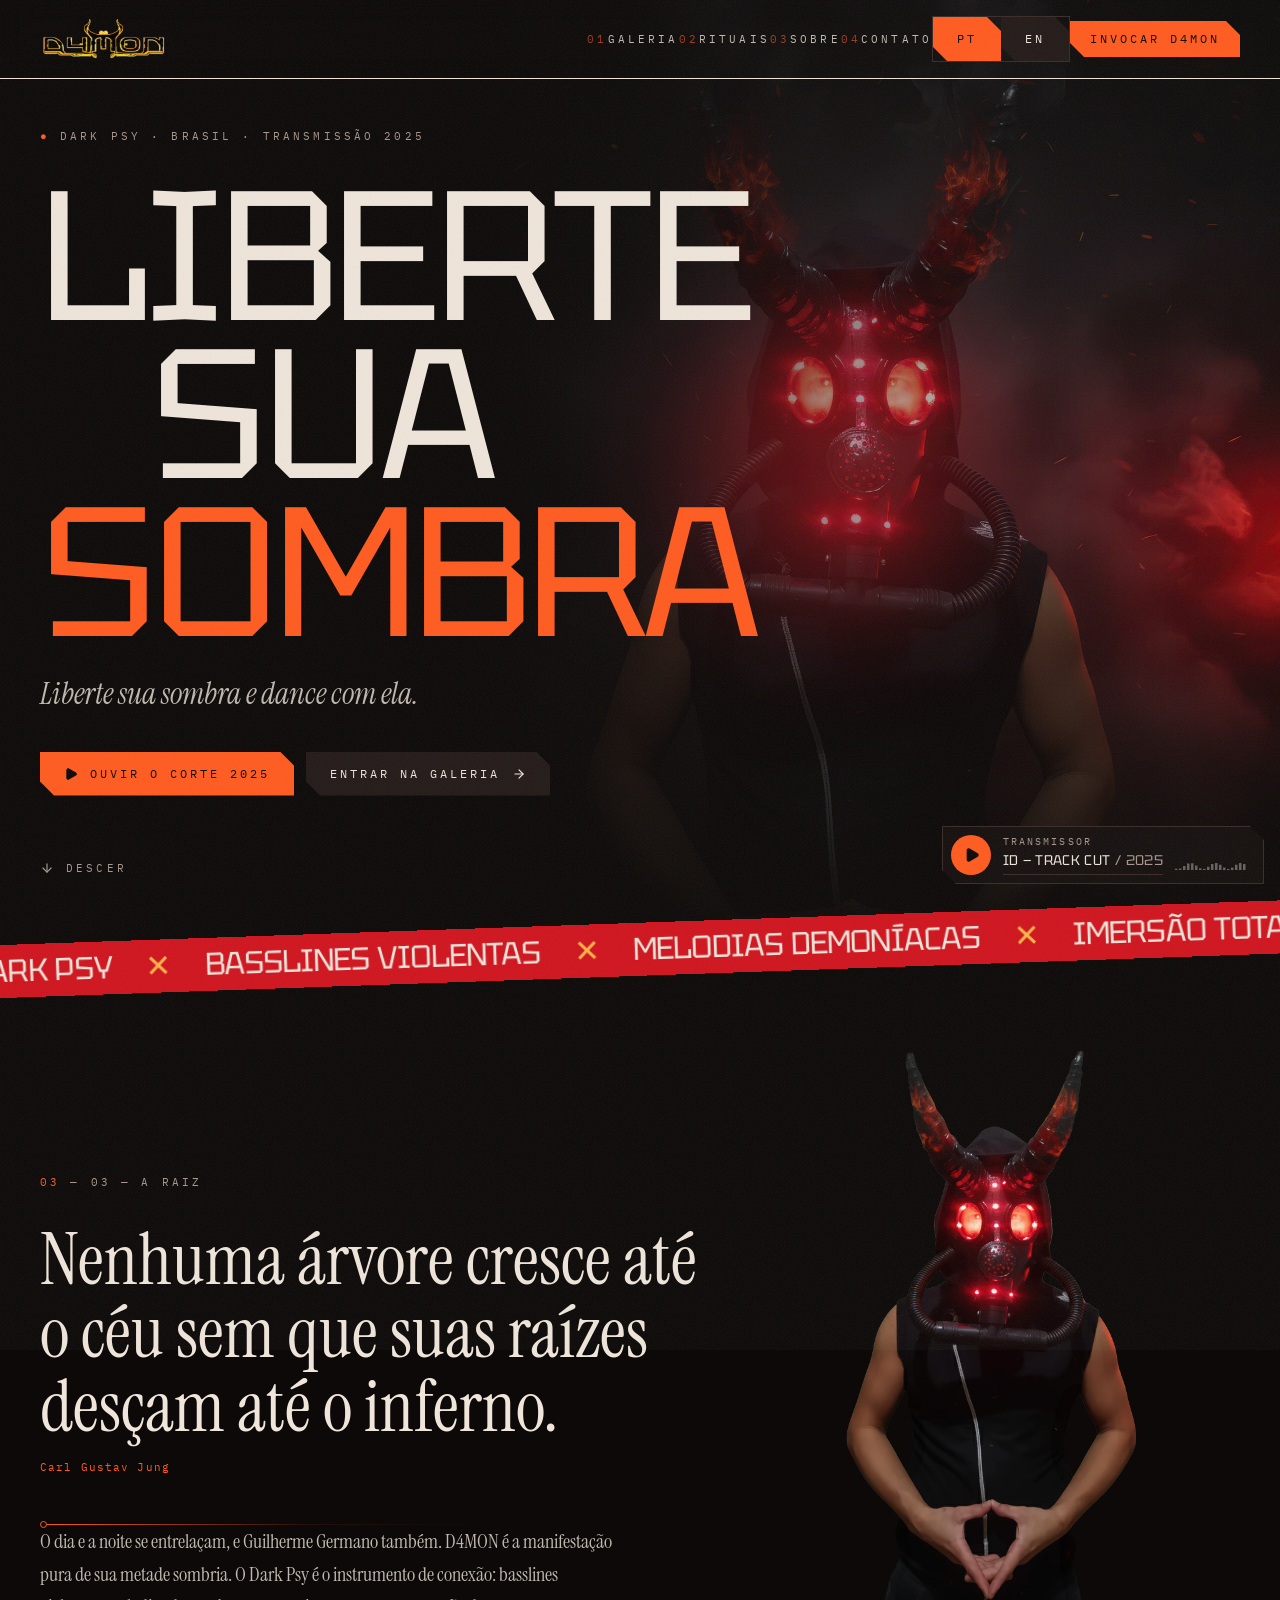
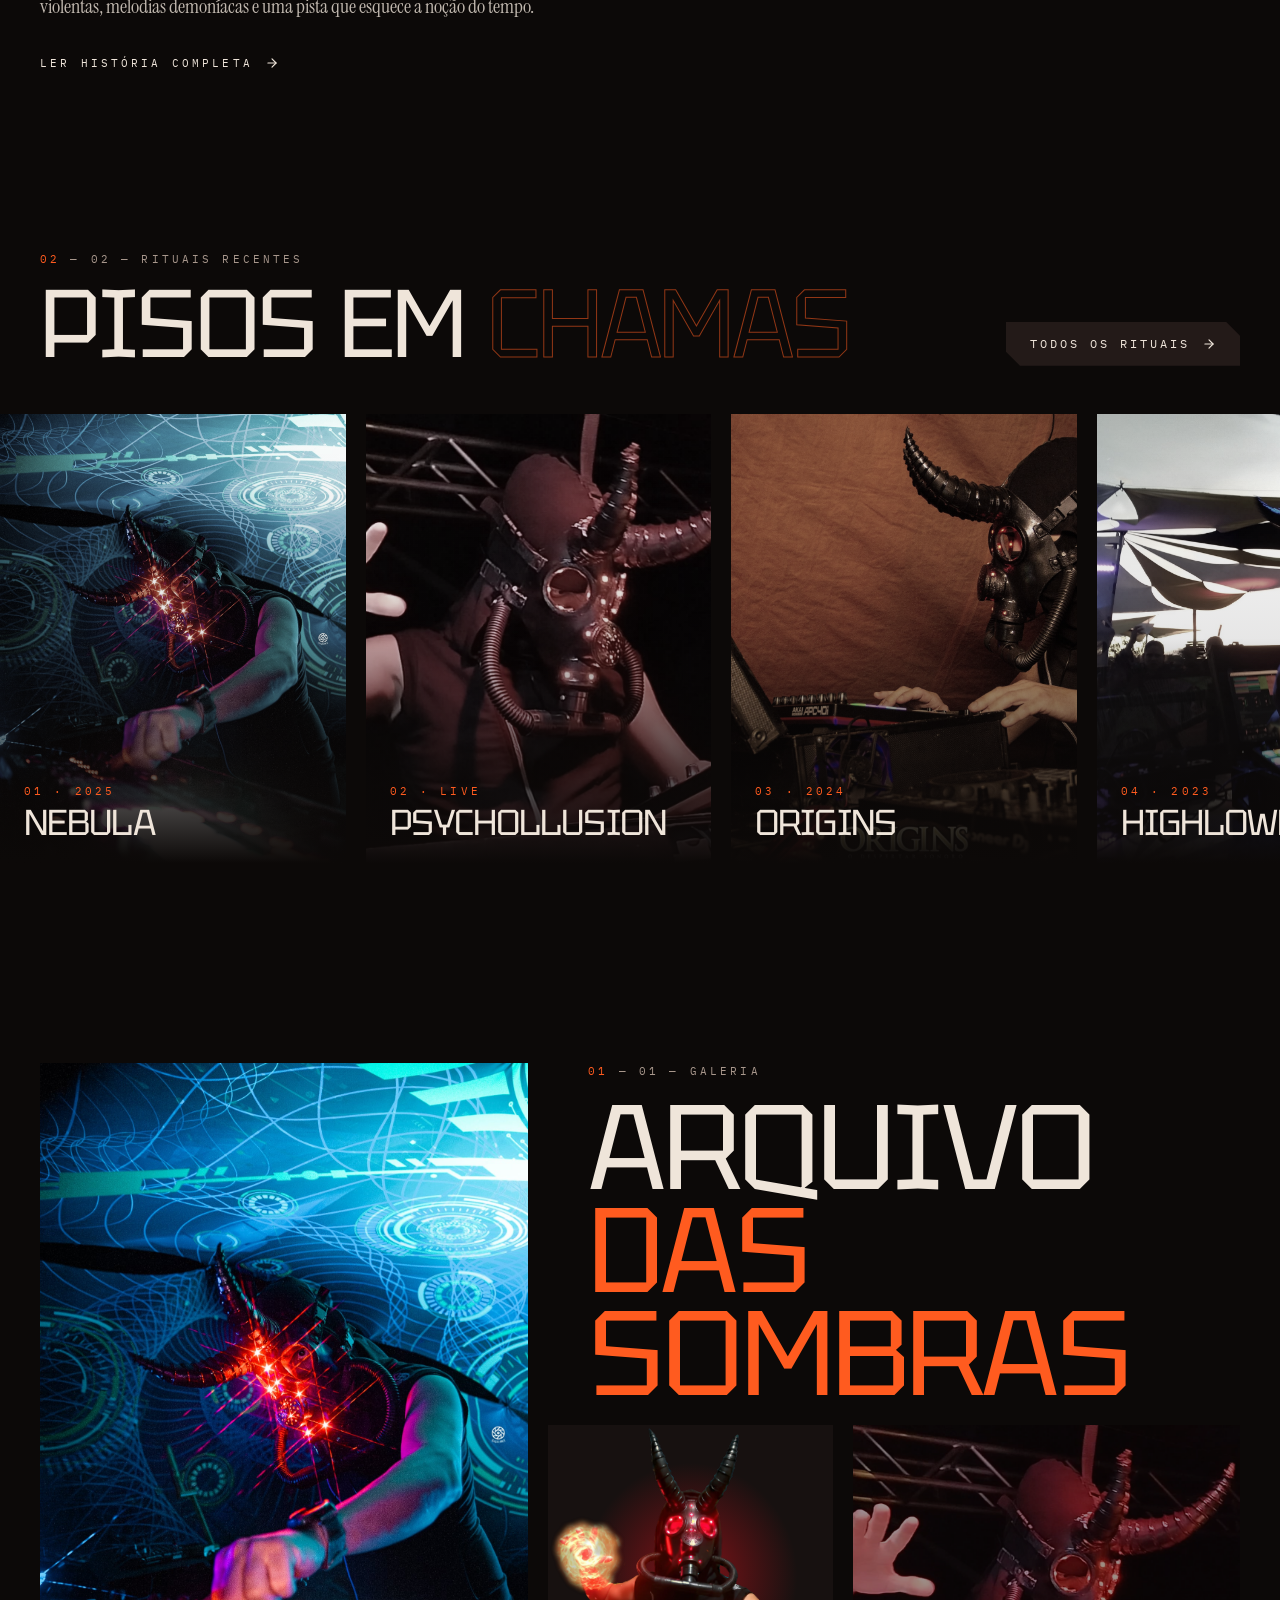
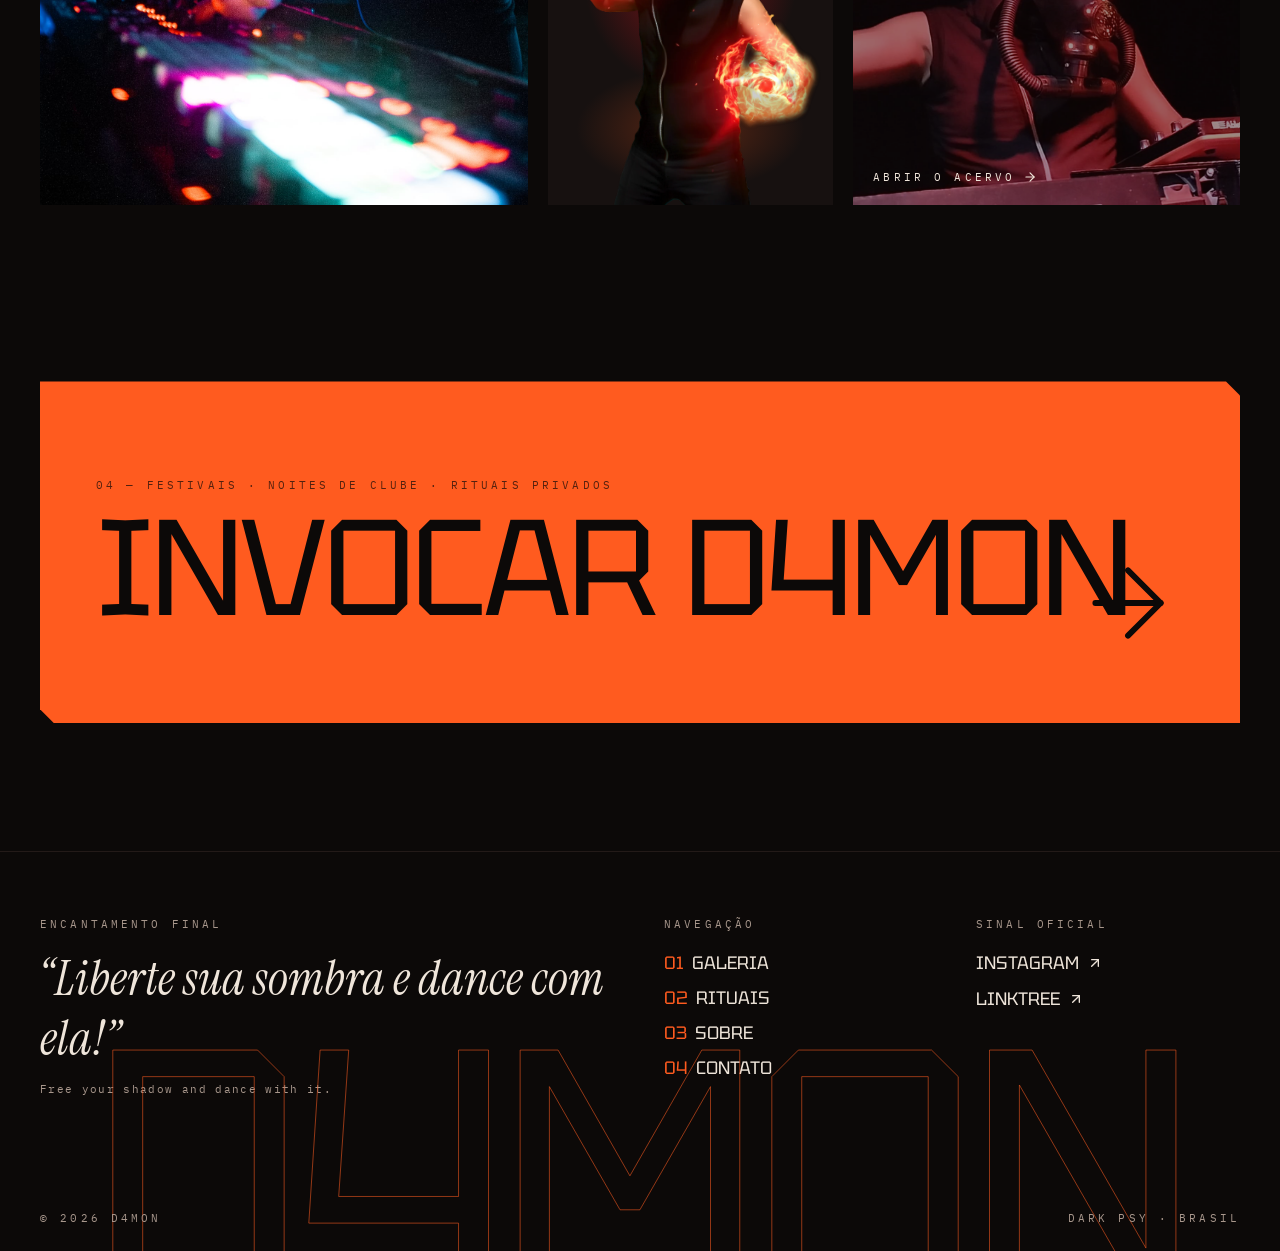
==== index.html @ 50b5e5dd "Deploy D4MON production site with i18n and frontend fixes" ====
<!DOCTYPE html>
<html lang="pt-BR">
<head>
  <meta charset="utf-8" />
  <meta name="viewport" content="width=device-width, initial-scale=1" />
  <title>D4MON — Dark Psy Brasil | Rituais, Galeria &amp; Booking</title>
  <meta name="theme-color" content="#0c0908" />
  <meta name="description" content="D4MON é o projeto Dark Psy de Guilherme Germano: basslines violentas, melodias demoníacas e imersão total nas sombras. Galeria, rituais e booking." />
  <meta property="og:title" content="D4MON — Dark Psy Brasil" />
  <meta property="og:description" content="D4MON é o projeto Dark Psy de Guilherme Germano: basslines violentas, melodias demoníacas e imersão total nas sombras." />
  <meta property="og:type" content="website" />
  <meta property="og:image" content="img/ritual-smoke.jpg" />
  <meta name="twitter:card" content="summary_large_image" />

  <!-- Fonts -->
  <link rel="preconnect" href="https://fonts.googleapis.com" />
  <link rel="preconnect" href="https://fonts.gstatic.com" crossorigin="anonymous" />
  <link rel="stylesheet" href="https://fonts.googleapis.com/css2?family=IBM+Plex+Mono:wght@400;500&amp;family=Instrument+Serif:ital@0;1&amp;family=Tektur:wght@500;700;900&amp;display=swap" />

  <!-- Preload Core Images -->
  <link rel="preload" as="image" href="img/logo-flame.webp" />
  <link rel="preload" as="image" href="img/ritual-smoke.jpg" />

  <!-- Stylesheet -->
  <link rel="stylesheet" href="css/style.css" />
</head>
<body class="grain text-bone bg-void">

  <!-- Header -->
  <header class="fixed inset-x-0 top-0 z-40 transition-colors duration-500 bg-void/80 backdrop-blur-md border-b border-soot/40">
    <div class="mx-auto flex max-w-[1500px] items-center justify-between px-5 py-4 md:px-10">
      <a aria-label="D4MON — home" class="block" href="/">
        <img src="img/logo-flame.webp" alt="D4MON" width="160" height="50" class="h-9 w-auto md:h-10" />
      </a>
      
      <!-- Primary Desktop Nav -->
      <nav class="hidden items-center gap-7 lg:gap-9 md:flex" aria-label="Primary">
        <a class="group label !text-bone/80 hover:!text-ember transition-colors" href="/gallery">
          <span class="mr-1.5 text-ember/60 group-hover:text-ember">01</span><span data-i18n="nav.gallery">Galeria</span>
        </a>
        <a class="group label !text-bone/80 hover:!text-ember transition-colors" href="/projects">
          <span class="mr-1.5 text-ember/60 group-hover:text-ember">02</span><span data-i18n="nav.rituals">Rituais</span>
        </a>
        <a class="group label !text-bone/80 hover:!text-ember transition-colors" href="/about">
          <span class="mr-1.5 text-ember/60 group-hover:text-ember">03</span><span data-i18n="nav.about">Sobre</span>
        </a>
        <a class="group label !text-bone/80 hover:!text-ember transition-colors" href="/contact">
          <span class="mr-1.5 text-ember/60 group-hover:text-ember">04</span><span data-i18n="nav.contact">Contato</span>
        </a>

        <!-- Language Switcher Toggle -->
        <div class="flex items-center gap-1 bg-ash/70 p-1 border border-char" role="group" aria-label="Language selection">
          <button type="button" class="lang-btn btn !py-1 !px-2.5 text-xs font-mono btn-ember" data-lang="pt" aria-pressed="true">PT</button>
          <button type="button" class="lang-btn btn !py-1 !px-2.5 text-xs font-mono btn-ghost" data-lang="en" aria-pressed="false">EN</button>
        </div>

        <a class="btn btn-ember !py-2.5 !px-5" href="/contact" data-i18n="nav.bookBtn">Invocar D4MON</a>
      </nav>

      <!-- Mobile Button -->
      <div class="flex items-center gap-3 md:hidden">
        <div class="flex items-center gap-1 bg-ash p-1 border border-char">
          <button type="button" class="lang-btn btn !py-1 !px-2 text-xs font-mono btn-ember" data-lang="pt">PT</button>
          <button type="button" class="lang-btn btn !py-1 !px-2 text-xs font-mono btn-ghost" data-lang="en">EN</button>
        </div>
        <button id="mobile-menu-btn" type="button" class="grid size-10 place-items-center text-bone" aria-expanded="false" aria-label="Toggle menu">
          <svg xmlns="http://www.w3.org/2000/svg" width="24" height="24" viewBox="0 0 24 24" fill="none" stroke="currentColor" stroke-width="2" stroke-linecap="round" stroke-linejoin="round" class="lucide lucide-menu"><path d="M4 5h16"></path><path d="M4 12h16"></path><path d="M4 19h16"></path></svg>
        </button>
      </div>
    </div>

    <!-- Mobile Nav Dropdown -->
    <div id="mobile-nav" class="hidden md:hidden border-b border-soot bg-void/95 px-5 py-6 space-y-4">
      <a class="block label text-lg" href="/gallery"><span class="text-ember mr-2">01</span><span data-i18n="nav.gallery">Galeria</span></a>
      <a class="block label text-lg" href="/projects"><span class="text-ember mr-2">02</span><span data-i18n="nav.rituals">Rituais</span></a>
      <a class="block label text-lg" href="/about"><span class="text-ember mr-2">03</span><span data-i18n="nav.about">Sobre</span></a>
      <a class="block label text-lg" href="/contact"><span class="text-ember mr-2">04</span><span data-i18n="nav.contact">Contato</span></a>
      <a class="btn btn-ember w-full justify-center !py-3" href="/contact" data-i18n="nav.bookBtn">Invocar D4MON</a>
    </div>
  </header>

  <main>
    <!-- Hero Section -->
    <section class="relative isolate min-h-[100svh] overflow-hidden">
      <div class="absolute inset-y-0 right-0 -z-10 w-full md:w-[64%]">
        <img src="img/ritual-smoke.jpg" alt="D4MON em máscara com chifres em chamas e mãos em triângulo" loading="eager" fetchPriority="high" class="h-full w-full object-cover object-[50%_22%] opacity-60 md:opacity-100" />
        <div class="absolute inset-0 bg-gradient-to-r from-void via-void/40 to-transparent"></div>
        <div class="absolute inset-0 bg-gradient-to-t from-void via-transparent to-void/40"></div>
        <div class="absolute left-[46%] top-[34%] size-72 -translate-x-1/2 rounded-full bg-blood/40 blur-3xl mix-blend-screen animate-breathe"></div>
      </div>

      <div class="mx-auto flex min-h-[100svh] max-w-[1500px] flex-col justify-end px-5 pb-16 pt-32 md:justify-center md:px-10">
        <p class="label mb-8 animate-rise"><span class="text-ember">●</span> <span data-i18n="hero.transmission">Dark Psy · Brasil · Transmissão 2025</span></p>
        <h1 class="display text-[19vw] md:text-[9.5rem] lg:text-[11.5rem]">
          <span class="block animate-rise [animation-delay:100ms]" data-i18n="hero.headlineLine1">Liberte</span>
          <span class="block animate-rise pl-[0.6em] [animation-delay:200ms]" data-i18n="hero.headlineLine2">sua</span>
          <span class="block animate-rise text-ember animate-flicker [animation-delay:300ms]" data-i18n="hero.headlineLine3">sombra</span>
        </h1>
        <p class="mt-6 max-w-md animate-rise text-2xl italic text-bone/80 [animation-delay:450ms] md:text-3xl" data-i18n="hero.quote">Liberte sua sombra e dance com ela.</p>
        
        <div class="mt-10 flex flex-wrap gap-3 animate-rise [animation-delay:600ms]">
          <button id="hero-play-cut" type="button" class="btn btn-ember">
            <svg xmlns="http://www.w3.org/2000/svg" width="14" height="14" viewBox="0 0 24 24" fill="currentColor" stroke="currentColor" stroke-width="2" stroke-linecap="round" stroke-linejoin="round" class="lucide lucide-play"><path d="M5 5a2 2 0 0 1 3.008-1.728l11.997 6.998a2 2 0 0 1 .003 3.458l-12 7A2 2 0 0 1 5 19z"></path></svg>
            <span data-i18n="hero.playCut">Ouvir o corte 2025</span>
          </button>
          <a class="btn btn-ghost" href="/gallery">
            <span data-i18n="hero.enterGallery">Entrar na galeria</span>
            <svg xmlns="http://www.w3.org/2000/svg" width="14" height="14" viewBox="0 0 24 24" fill="none" stroke="currentColor" stroke-width="2" stroke-linecap="round" stroke-linejoin="round" class="lucide lucide-arrow-right"><path d="M5 12h14"></path><path d="m12 5 7 7-7 7"></path></svg>
          </a>
        </div>

        <a href="#root" class="label mt-16 hidden items-center gap-3 md:inline-flex hover:!text-ember">
          <svg xmlns="http://www.w3.org/2000/svg" width="14" height="14" viewBox="0 0 24 24" fill="none" stroke="currentColor" stroke-width="2" stroke-linecap="round" stroke-linejoin="round" class="lucide lucide-arrow-down animate-bounce"><path d="M12 5v14"></path><path d="m19 12-7 7-7-7"></path></svg>
          <span data-i18n="hero.descend">Descer</span>
        </a>
      </div>
    </section>

    <!-- Marquee Banner -->
    <div class="relative z-10 -my-4 -rotate-2 scale-105 overflow-hidden bg-blood py-3 text-bone">
      <div class="flex w-max animate-marquee">
        <div class="marquee-content flex shrink-0" aria-hidden="false">
          <!-- Populated by JS -->
        </div>
      </div>
    </div>

    <!-- Section 03: The Root / Sobre Preview -->
    <section id="root" class="relative mx-auto grid max-w-[1500px] gap-10 px-5 pt-32 md:grid-cols-12 md:px-10 md:pt-44">
      <div class="md:col-span-7 md:pt-10">
        <div>
          <p class="label mb-8"><span class="text-ember">03</span> — <span data-i18n="root.tag">A raiz</span></p>
          <blockquote class="font-serif text-[2.6rem] leading-[1.02] md:text-7xl">
            <span data-i18n="root.quote">Nenhuma árvore cresce até o céu sem que suas raízes desçam até o inferno.</span>
          </blockquote>
          <p class="mt-4 label !normal-case !tracking-[0.1em] text-ember" data-i18n="root.author">Carl Gustav Jung</p>
        </div>
        <div class="mt-12">
          <div class="trace my-8 max-w-md"></div>
          <p class="max-w-xl text-xl leading-relaxed text-bone/80" data-i18n="root.desc">
            O dia e a noite se entrelaçam, e Guilherme Germano também. D4MON é a manifestação pura de sua metade sombria. O Dark Psy é o instrumento de conexão: basslines violentas, melodias demoníacas e uma pista que esquece a noção do tempo.
          </p>
          <a class="group label mt-8 inline-flex items-center gap-3 !text-bone hover:!text-ember" href="/about">
            <span data-i18n="root.readMore">Ler história completa</span>
            <svg xmlns="http://www.w3.org/2000/svg" width="14" height="14" viewBox="0 0 24 24" fill="none" stroke="currentColor" stroke-width="2" stroke-linecap="round" stroke-linejoin="round" class="lucide lucide-arrow-right transition-transform group-hover:translate-x-1"><path d="M5 12h14"></path><path d="m12 5 7 7-7 7"></path></svg>
          </a>
        </div>
      </div>

      <div class="relative md:col-span-5 md:-mt-24">
        <div class="hellglow absolute inset-0 -z-10 animate-breathe"></div>
        <img src="img/cutout-sigil.webp" alt="D4MON em pé imóvel com mãos formando um triângulo para baixo" width="1436" height="1800" loading="lazy" class="mx-auto h-auto w-full max-w-md" />
      </div>
    </section>

    <!-- Section 02: Recent Rituals -->
    <section class="mt-32 md:mt-44">
      <div class="mx-auto flex max-w-[1500px] items-end justify-between gap-6 px-5 md:px-10">
        <div>
          <p class="label mb-4"><span class="text-ember">02</span> — <span data-i18n="recentRituals.tag">Rituais recentes</span></p>
          <h2 class="display text-6xl md:text-8xl">
            <span data-i18n="recentRituals.headline">Pisos em</span> <span class="outline-text" data-i18n="recentRituals.headlineAccent">chamas</span>
          </h2>
        </div>
        <a class="btn btn-ghost hidden shrink-0 md:inline-flex" href="/projects">
          <span data-i18n="recentRituals.viewAll">Todos os rituais</span>
          <svg xmlns="http://www.w3.org/2000/svg" width="14" height="14" viewBox="0 0 24 24" fill="none" stroke="currentColor" stroke-width="2" stroke-linecap="round" stroke-linejoin="round" class="lucide lucide-arrow-right"><path d="M5 12h14"></path><path d="m12 5 7 7-7 7"></path></svg>
        </a>
      </div>

      <div class="mt-12 flex snap-x snap-mandatory gap-5 overflow-x-auto px-5 pb-6 md:px-10 [scrollbar-width:thin] [scrollbar-color:var(--color-ember)_transparent]">
        <a class="group relative w-[78vw] shrink-0 snap-start overflow-hidden bg-ash md:w-[34vw] lg:w-[27vw]" href="/projects">
          <img src="img/live-nebula.jpg" alt="D4MON no Nebula Festival" loading="lazy" class="aspect-[1/1.3] w-full object-cover grayscale-[60%] transition duration-700 group-hover:scale-105 group-hover:grayscale-0" />
          <div class="absolute inset-0 bg-gradient-to-t from-void via-void/10 to-transparent"></div>
          <div class="absolute inset-x-0 bottom-0 p-6">
            <p class="label !text-ember">01 · 2025</p>
            <h3 class="display mt-2 text-4xl transition-colors group-hover:text-sulfur">Nebula</h3>
          </div>
        </a>

        <a class="group relative w-[78vw] shrink-0 snap-start overflow-hidden bg-ash md:w-[34vw] lg:w-[27vw]" href="/projects">
          <img src="img/live-psychollusion-1.jpg" alt="D4MON no Psychollusion" loading="lazy" class="aspect-[1/1.3] w-full object-cover grayscale-[60%] transition duration-700 group-hover:scale-105 group-hover:grayscale-0" />
          <div class="absolute inset-0 bg-gradient-to-t from-void via-void/10 to-transparent"></div>
          <div class="absolute inset-x-0 bottom-0 p-6">
            <p class="label !text-ember">02 · Live</p>
            <h3 class="display mt-2 text-4xl transition-colors group-hover:text-sulfur">Psychollusion</h3>
          </div>
        </a>

        <a class="group relative w-[78vw] shrink-0 snap-start overflow-hidden bg-ash md:w-[34vw] lg:w-[27vw]" href="/projects">
          <img src="img/live-origins.jpg" alt="D4MON no Origins" loading="lazy" class="aspect-[1/1.3] w-full object-cover grayscale-[60%] transition duration-700 group-hover:scale-105 group-hover:grayscale-0" />
          <div class="absolute inset-0 bg-gradient-to-t from-void via-void/10 to-transparent"></div>
          <div class="absolute inset-x-0 bottom-0 p-6">
            <p class="label !text-ember">03 · 2024</p>
            <h3 class="display mt-2 text-4xl transition-colors group-hover:text-sulfur">Origins</h3>
          </div>
        </a>

        <a class="group relative w-[78vw] shrink-0 snap-start overflow-hidden bg-ash md:w-[34vw] lg:w-[27vw]" href="/projects">
          <img src="img/live-highloween.jpg" alt="D4MON no Highloween" loading="lazy" class="aspect-[1/1.3] w-full object-cover grayscale-[60%] transition duration-700 group-hover:scale-105 group-hover:grayscale-0" />
          <div class="absolute inset-0 bg-gradient-to-t from-void via-void/10 to-transparent"></div>
          <div class="absolute inset-x-0 bottom-0 p-6">
            <p class="label !text-ember">04 · 2023</p>
            <h3 class="display mt-2 text-4xl transition-colors group-hover:text-sulfur">Highloween</h3>
          </div>
        </a>
      </div>
    </section>

    <!-- Section 01: Gallery Preview -->
    <section class="mx-auto mt-32 max-w-[1500px] px-5 md:mt-44 md:px-10">
      <div class="grid grid-cols-6 gap-3 md:grid-cols-12 md:gap-5">
        <div class="col-span-6 md:col-span-5 md:row-span-2 overflow-hidden">
          <img src="img/live-nebula.jpg" alt="D4MON no Nebula Festival" loading="lazy" class="aspect-[1/1.45] h-full w-full object-cover hover:scale-105 transition duration-700" />
        </div>

        <div class="col-span-6 flex flex-col justify-end md:col-span-7 md:pl-10">
          <div>
            <p class="label mb-4"><span class="text-ember">01</span> — <span data-i18n="galleryPreview.tag">Galeria</span></p>
            <h2 class="display text-6xl md:text-[7.5rem]">
              <span data-i18n="galleryPreview.headline">Arquivo</span><br /><span class="text-ember" data-i18n="galleryPreview.headlineAccent">das sombras</span>
            </h2>
          </div>
        </div>

        <div class="col-span-3 md:col-span-3">
          <div class="hellglow relative aspect-[3/4] bg-ash overflow-hidden">
            <img src="img/cutout-orbs.webp" alt="D4MON com dois orbes de fogo" loading="lazy" class="h-full w-full object-cover hover:scale-105 transition duration-700" />
          </div>
        </div>

        <div class="col-span-3 md:col-span-4">
          <a class="group relative block h-full overflow-hidden" href="/gallery">
            <img src="img/live-psychollusion-1.jpg" alt="D4MON no mixer" loading="lazy" class="h-full min-h-full w-full object-cover transition duration-700 group-hover:scale-105" />
            <span class="absolute inset-0 flex items-end bg-void/40 p-5 opacity-100 transition group-hover:bg-blood/50">
              <span class="label inline-flex items-center gap-2 !text-bone">
                <span data-i18n="galleryPreview.openArchive">Abrir o acervo</span>
                <svg xmlns="http://www.w3.org/2000/svg" width="14" height="14" viewBox="0 0 24 24" fill="none" stroke="currentColor" stroke-width="2" stroke-linecap="round" stroke-linejoin="round" class="lucide lucide-arrow-right"><path d="M5 12h14"></path><path d="m12 5 7 7-7 7"></path></svg>
              </span>
            </span>
          </a>
        </div>
      </div>
    </section>

    <!-- Section 04: Conversion Banner -->
    <section class="mx-auto mt-32 max-w-[1500px] px-5 md:mt-44 md:px-10">
      <a class="notch group relative block overflow-hidden bg-ember px-6 py-16 text-void transition-colors duration-500 hover:bg-blood hover:text-bone md:px-14 md:py-24" href="/contact">
        <p class="label !text-current opacity-70"><span class="text-void group-hover:text-bone">04 — </span><span data-i18n="summonBanner.category">Festivais · Noites de clube · Rituais privados</span></p>
        <p class="display mt-4 text-[13vw] md:text-[8.5rem] whitespace-pre-line" data-i18n="summonBanner.title">Invocar&#10;D4MON</p>
        <svg xmlns="http://www.w3.org/2000/svg" width="24" height="24" viewBox="0 0 24 24" fill="none" stroke="currentColor" stroke-width="1.25" stroke-linecap="round" stroke-linejoin="round" class="lucide lucide-arrow-right absolute bottom-10 right-8 size-16 transition-transform duration-500 group-hover:translate-x-3 md:bottom-16 md:right-14 md:size-28"><path d="M5 12h14"></path><path d="m12 5 7 7-7 7"></path></svg>
      </a>
    </section>
  </main>

  <!-- Footer -->
  <footer class="relative mt-32 overflow-hidden border-t border-soot">
    <div class="mx-auto grid max-w-[1500px] gap-12 px-5 pb-28 pt-16 md:grid-cols-12 md:px-10">
      <div class="md:col-span-6">
        <p class="label mb-4" data-i18n="footer.incantationTag">Encantamento Final</p>
        <p class="font-serif text-4xl italic leading-tight text-bone md:text-5xl" data-i18n="footer.quote">“Liberte sua sombra e dance com ela!”</p>
        <p class="mt-3 label !normal-case !tracking-[0.12em]" data-i18n="footer.quoteEn">Free your shadow and dance with it.</p>
      </div>

      <div class="md:col-span-3">
        <p class="label mb-4" data-i18n="footer.navigateTag">Navegação</p>
        <ul class="space-y-2 font-display uppercase">
          <li><a class="hover:text-ember transition-colors" href="/gallery"><span class="text-ember mr-2">01</span><span data-i18n="nav.gallery">Galeria</span></a></li>
          <li><a class="hover:text-ember transition-colors" href="/projects"><span class="text-ember mr-2">02</span><span data-i18n="nav.rituals">Rituais</span></a></li>
          <li><a class="hover:text-ember transition-colors" href="/about"><span class="text-ember mr-2">03</span><span data-i18n="nav.about">Sobre</span></a></li>
          <li><a class="hover:text-ember transition-colors" href="/contact"><span class="text-ember mr-2">04</span><span data-i18n="nav.contact">Contato</span></a></li>
        </ul>
      </div>

      <div class="md:col-span-3">
        <p class="label mb-4" data-i18n="footer.signalTag">Sinal Oficial</p>
        <ul class="space-y-2">
          <li>
            <a href="https://instagram.com/d4mond4rk" target="_blank" rel="noreferrer" class="group inline-flex items-center gap-2 font-display uppercase hover:text-ember transition-colors">
              Instagram
              <svg xmlns="http://www.w3.org/2000/svg" width="16" height="16" viewBox="0 0 24 24" fill="none" stroke="currentColor" stroke-width="2" stroke-linecap="round" stroke-linejoin="round" class="lucide lucide-arrow-up-right transition-transform group-hover:-translate-y-0.5 group-hover:translate-x-0.5"><path d="M7 7h10v10"></path><path d="M7 17 17 7"></path></svg>
            </a>
          </li>
          <li>
            <a href="https://linktr.ee/d4mond4rk" target="_blank" rel="noreferrer" class="group inline-flex items-center gap-2 font-display uppercase hover:text-ember transition-colors">
              Linktree
              <svg xmlns="http://www.w3.org/2000/svg" width="16" height="16" viewBox="0 0 24 24" fill="none" stroke="currentColor" stroke-width="2" stroke-linecap="round" stroke-linejoin="round" class="lucide lucide-arrow-up-right transition-transform group-hover:-translate-y-0.5 group-hover:translate-x-0.5"><path d="M7 7h10v10"></path><path d="M7 17 17 7"></path></svg>
            </a>
          </li>
        </ul>
      </div>
    </div>

    <p aria-hidden="true" class="display outline-text pointer-events-none absolute -bottom-[0.18em] left-1/2 -translate-x-1/2 select-none whitespace-nowrap text-[26vw]">D4MON</p>
    
    <div class="relative mx-auto flex max-w-[1500px] justify-between px-5 pb-6 md:px-10">
      <span class="label" data-i18n="footer.copyright">© 2026 D4MON</span>
      <span class="label hidden sm:inline" data-i18n="footer.origin">Dark Psy · Brasil</span>
    </div>
  </footer>

  <!-- Floating Audio Player -->
  <div class="fixed bottom-4 right-4 z-50">
    <div class="notch flex items-center gap-3 bg-ash/90 backdrop-blur-md pl-2 pr-4 py-2 border border-char shadow-2xl">
      <button id="player-toggle-btn" type="button" aria-label="Reproduzir faixa" class="grid size-10 place-items-center rounded-full bg-ember text-void transition hover:bg-sulfur active:scale-95">
        <svg xmlns="http://www.w3.org/2000/svg" width="16" height="16" viewBox="0 0 24 24" fill="currentColor" stroke="currentColor" stroke-width="2" stroke-linecap="round" stroke-linejoin="round" class="lucide lucide-play ml-0.5"><path d="M5 5a2 2 0 0 1 3.008-1.728l11.997 6.998a2 2 0 0 1 .003 3.458l-12 7A2 2 0 0 1 5 19z"></path></svg>
      </button>
      <div class="hidden sm:block">
        <p class="label !text-[0.6rem] !tracking-[0.22em]" data-i18n="player.transmitter">Transmissor</p>
        <p class="font-display text-sm uppercase tracking-wide">
          <span data-i18n="player.trackTitle">ID — Track Cut</span> <span class="text-smoke" data-i18n="player.year">/ 2025</span>
        </p>
        <div class="mt-1 h-px w-40 bg-char">
          <div id="player-progress" class="h-px bg-ember" style="width: 0%"></div>
        </div>
      </div>
      <canvas id="player-canvas" width="72" height="30" class="h-[30px] w-[72px]"></canvas>
    </div>
    <audio id="d4mon-audio" src="audio/d4mon-track-cut-2025.wav" preload="metadata"></audio>
  </div>

  <!-- Scripts -->
  <script src="locales/translations.js"></script>
  <script src="js/main.js"></script>
</body>
</html>
---- css/style.css ----
@layer properties{@supports (((-webkit-hyphens:none)) and (not (margin-trim:inline))) or ((-moz-orient:inline) and (not (color:rgb(from red r g b)))){*,:before,:after,::backdrop{--tw-translate-x:0;--tw-translate-y:0;--tw-translate-z:0;--tw-scale-x:1;--tw-scale-y:1;--tw-scale-z:1;--tw-rotate-x:initial;--tw-rotate-y:initial;--tw-rotate-z:initial;--tw-skew-x:initial;--tw-skew-y:initial;--tw-scroll-snap-strictness:proximity;--tw-space-y-reverse:0;--tw-divide-y-reverse:0;--tw-border-style:solid;--tw-gradient-position:initial;--tw-gradient-from:#0000;--tw-gradient-via:#0000;--tw-gradient-to:#0000;--tw-gradient-stops:initial;--tw-gradient-via-stops:initial;--tw-gradient-from-position:0%;--tw-gradient-via-position:50%;--tw-gradient-to-position:100%;--tw-leading:initial;--tw-font-weight:initial;--tw-tracking:initial;--tw-shadow:0 0 #0000;--tw-shadow-color:initial;--tw-shadow-alpha:100%;--tw-inset-shadow:0 0 #0000;--tw-inset-shadow-color:initial;--tw-inset-shadow-alpha:100%;--tw-ring-color:initial;--tw-ring-shadow:0 0 #0000;--tw-inset-ring-color:initial;--tw-inset-ring-shadow:0 0 #0000;--tw-ring-inset:initial;--tw-ring-offset-width:0px;--tw-ring-offset-color:#fff;--tw-ring-offset-shadow:0 0 #0000;--tw-blur:initial;--tw-brightness:initial;--tw-contrast:initial;--tw-grayscale:initial;--tw-hue-rotate:initial;--tw-invert:initial;--tw-opacity:initial;--tw-saturate:initial;--tw-sepia:initial;--tw-drop-shadow:initial;--tw-drop-shadow-color:initial;--tw-drop-shadow-alpha:100%;--tw-drop-shadow-size:initial;--tw-backdrop-blur:initial;--tw-backdrop-brightness:initial;--tw-backdrop-contrast:initial;--tw-backdrop-grayscale:initial;--tw-backdrop-hue-rotate:initial;--tw-backdrop-invert:initial;--tw-backdrop-opacity:initial;--tw-backdrop-saturate:initial;--tw-backdrop-sepia:initial;--tw-duration:initial;--tw-ease:initial}}}@layer theme{:root,:host{--font-sans:ui-sans-serif, system-ui, sans-serif, "Apple Color Emoji", "Segoe UI Emoji", "Segoe UI Symbol", "Noto Color Emoji";--font-serif:"Instrument Serif", Georgia, serif;--font-mono:"IBM Plex Mono", ui-monospace, monospace;--color-blue-600:oklch(54.6% .245 262.881);--color-gray-600:oklch(44.6% .03 256.802);--spacing:.25rem;--container-sm:24rem;--container-md:28rem;--container-lg:32rem;--container-xl:36rem;--text-xs:.75rem;--text-xs--line-height:calc(1 / .75);--text-sm:.875rem;--text-sm--line-height:calc(1.25 / .875);--text-lg:1.125rem;--text-lg--line-height:calc(1.75 / 1.125);--text-xl:1.25rem;--text-xl--line-height:calc(1.75 / 1.25);--text-2xl:1.5rem;--text-2xl--line-height:calc(2 / 1.5);--text-3xl:1.875rem;--text-3xl--line-height: 1.2 ;--text-4xl:2.25rem;--text-4xl--line-height:calc(2.5 / 2.25);--text-5xl:3rem;--text-5xl--line-height:1;--text-6xl:3.75rem;--text-6xl--line-height:1;--text-7xl:4.5rem;--text-7xl--line-height:1;--text-8xl:6rem;--text-8xl--line-height:1;--font-weight-bold:700;--tracking-tight:-.025em;--tracking-wide:.025em;--leading-tight:1.25;--leading-snug:1.375;--leading-relaxed:1.625;--ease-out:cubic-bezier(0, 0, .2, 1);--animate-pulse:pulse 2s cubic-bezier(.4, 0, .6, 1) infinite;--animate-bounce:bounce 1s infinite;--blur-sm:8px;--blur-md:12px;--blur-3xl:64px;--default-transition-duration:.15s;--default-transition-timing-function:cubic-bezier(.4, 0, .2, 1);--default-font-family:var(--font-sans);--default-mono-font-family:var(--font-mono);--color-void:#0c0908;--color-ash:#171110;--color-soot:#231a18;--color-char:#3a2c28;--color-bone:#efe5da;--color-smoke:#a8978c;--color-ember:#ff5b1f;--color-sulfur:#ffb547;--color-blood:#d0141e;--font-display:"Tektur", "Arial Narrow", sans-serif;--animate-flicker:flicker 5s infinite steps(1);--animate-marquee:marquee 38s linear infinite;--animate-rise:rise .9s cubic-bezier(.2, .7, .1, 1) both;--animate-breathe:breathe 6s ease-in-out infinite}}@layer base{*,:after,:before,::backdrop{box-sizing:border-box;border:0 solid;margin:0;padding:0}::file-selector-button{box-sizing:border-box;border:0 solid;margin:0;padding:0}html,:host{-webkit-text-size-adjust:100%;tab-size:4;line-height:1.5;font-family:var(--default-font-family,ui-sans-serif, system-ui, sans-serif, "Apple Color Emoji", "Segoe UI Emoji", "Segoe UI Symbol", "Noto Color Emoji");font-feature-settings:var(--default-font-feature-settings,normal);font-variation-settings:var(--default-font-variation-settings,normal);-webkit-tap-highlight-color:transparent}hr{height:0;color:inherit;border-top-width:1px}abbr:where([title]){-webkit-text-decoration:underline dotted;text-decoration:underline dotted}h1,h2,h3,h4,h5,h6{font-size:inherit;font-weight:inherit}a{color:inherit;-webkit-text-decoration:inherit;text-decoration:inherit}b,strong{font-weight:bolder}code,kbd,samp,pre{font-family:var(--default-mono-font-family,ui-monospace, SFMono-Regular, Menlo, Monaco, Consolas, "Liberation Mono", "Courier New", monospace);font-feature-settings:var(--default-mono-font-feature-settings,normal);font-variation-settings:var(--default-mono-font-variation-settings,normal);font-size:1em}small{font-size:80%}sub,sup{vertical-align:baseline;font-size:75%;line-height:0;position:relative}sub{bottom:-.25em}sup{top:-.5em}table{text-indent:0;border-color:inherit;border-collapse:collapse}:-moz-focusring{outline:auto}progress{vertical-align:baseline}summary{display:list-item}ol,ul,menu{list-style:none}img,svg,video,canvas,audio,iframe,embed,object{vertical-align:middle;display:block}img,video{max-width:100%;height:auto}button,input,select,optgroup,textarea{font:inherit;font-feature-settings:inherit;font-variation-settings:inherit;letter-spacing:inherit;color:inherit;opacity:1;background-color:#0000;border-radius:0}::file-selector-button{font:inherit;font-feature-settings:inherit;font-variation-settings:inherit;letter-spacing:inherit;color:inherit;opacity:1;background-color:#0000;border-radius:0}:where(select:is([multiple],[size])) optgroup{font-weight:bolder}:where(select:is([multiple],[size])) optgroup option{padding-inline-start:20px}::file-selector-button{margin-inline-end:4px}::placeholder{opacity:1}@supports (not ((-webkit-appearance:-apple-pay-button))) or (contain-intrinsic-size:1px){::placeholder{color:currentColor}@supports (color:color-mix(in lab,red,red)){::placeholder{color:color-mix(in oklab,currentcolor 50%,transparent)}}}textarea{resize:vertical}::-webkit-search-decoration{-webkit-appearance:none}::-webkit-date-and-time-value{min-height:1lh;text-align:inherit}::-webkit-datetime-edit{display:inline-flex}::-webkit-datetime-edit-fields-wrapper{padding:0}::-webkit-datetime-edit{padding-block:0}::-webkit-datetime-edit-year-field{padding-block:0}::-webkit-datetime-edit-month-field{padding-block:0}::-webkit-datetime-edit-day-field{padding-block:0}::-webkit-datetime-edit-hour-field{padding-block:0}::-webkit-datetime-edit-minute-field{padding-block:0}::-webkit-datetime-edit-second-field{padding-block:0}::-webkit-datetime-edit-millisecond-field{padding-block:0}::-webkit-datetime-edit-meridiem-field{padding-block:0}::-webkit-calendar-picker-indicator{line-height:1}:-moz-ui-invalid{box-shadow:none}button,input:where([type=button],[type=reset],[type=submit]){appearance:button}::file-selector-button{appearance:button}::-webkit-inner-spin-button{height:auto}::-webkit-outer-spin-button{height:auto}[hidden]:where(:not([hidden=until-found])){display:none!important}}@layer components{.label{font-family:var(--font-mono);--tw-tracking:.28em;letter-spacing:.28em;color:var(--color-smoke);text-transform:uppercase;font-size:.7rem}.display{font-family:var(--font-display);--tw-leading:.86;--tw-tracking:var(--tracking-tight);letter-spacing:var(--tracking-tight);text-transform:uppercase;line-height:.86}.outline-text{color:#0000;-webkit-text-stroke:1px #ff5b1f8c}@supports (color:color-mix(in lab,red,red)){.outline-text{-webkit-text-stroke:1px color-mix(in oklab,var(--color-ember) 55%,transparent)}}.trace{background:linear-gradient(90deg,var(--color-ember),#ff5b1f1a 60%,transparent);height:1px}@supports (color:color-mix(in lab,red,red)){.trace{background:linear-gradient(90deg,var(--color-ember),color-mix(in oklab,var(--color-ember) 10%,transparent) 60%,transparent)}}.trace{position:relative}.trace:before{content:"";border:1px solid var(--color-ember);background:var(--color-void);border-radius:999px;width:7px;height:7px;position:absolute;top:-3px;left:0}.notch{clip-path:polygon(0 0,calc(100% - 14px) 0,100% 14px,100% 100%,14px 100%,0 calc(100% - 14px))}.btn{clip-path:polygon(0 0,calc(100% - 14px) 0,100% 14px,100% 100%,14px 100%,0 calc(100% - 14px));align-items:center;gap:calc(var(--spacing) * 3);padding-inline:calc(var(--spacing) * 6);padding-block:calc(var(--spacing) * 3.5);font-family:var(--font-mono);font-size:var(--text-xs);line-height:var(--tw-leading,var(--text-xs--line-height));--tw-tracking:.25em;letter-spacing:.25em;text-transform:uppercase;transition-property:background-color,color,transform;transition-timing-function:var(--tw-ease,var(--default-transition-timing-function));transition-duration:var(--tw-duration,var(--default-transition-duration));--tw-duration:.3s;transition-duration:.3s;animation-duration:.3s;display:inline-flex}.btn:active{transform:translateY(1px)scale(.99)}.btn-ember{background-color:var(--color-ember);color:var(--color-void)}@media(hover:hover){.btn-ember:hover{background-color:var(--color-sulfur)}}.btn-ghost{background-color:var(--color-soot);color:var(--color-bone)}@media(hover:hover){.btn-ghost:hover{background-color:var(--color-blood)}}.hellglow{background:radial-gradient(closest-side at 50% 40%,#d0141e99,#0000 75%),radial-gradient(closest-side at 50% 80%,#ff5b1f4d,#0000 80%)}@supports (color:color-mix(in lab,red,red)){.hellglow{background:radial-gradient(closest-side at 50% 40%,color-mix(in oklab,var(--color-blood) 60%,transparent),transparent 75%),radial-gradient(closest-side at 50% 80%,color-mix(in oklab,var(--color-ember) 30%,transparent),transparent 80%)}}.field{border-style:var(--tw-border-style);border-width:0;border-bottom-style:var(--tw-border-style);border-bottom-width:1px;border-color:var(--color-char);width:100%;padding-inline:calc(var(--spacing) * 0);padding-block:calc(var(--spacing) * 3);font-family:var(--font-serif);font-size:var(--text-2xl);line-height:var(--tw-leading,var(--text-2xl--line-height));color:var(--color-bone);transition-property:color,background-color,border-color,outline-color,text-decoration-color,fill,stroke,--tw-gradient-from,--tw-gradient-via,--tw-gradient-to;transition-timing-function:var(--tw-ease,var(--default-transition-timing-function));transition-duration:var(--tw-duration,var(--default-transition-duration));--tw-outline-style:none;background-color:#0000;outline-style:none}.field::placeholder{color:var(--color-char)}.field:focus{border-color:var(--color-ember)}.field[aria-invalid=true]{border-color:var(--color-blood)}}@layer utilities{.pointer-events-none{pointer-events:none}.absolute{position:absolute}.fixed{position:fixed}.relative{position:relative}.static{position:static}.sticky{position:sticky}.inset-0{inset:calc(var(--spacing) * 0)}.inset-x-0{inset-inline:calc(var(--spacing) * 0)}.inset-y-0{inset-block:calc(var(--spacing) * 0)}.start{inset-inline-start:var(--spacing)}.end{inset-inline-end:var(--spacing)}.-top-10{top:calc(var(--spacing) * -10)}.top-0{top:calc(var(--spacing) * 0)}.top-1\/2{top:50%}.top-\[34\%\]{top:34%}.top-\[72px\]{top:72px}.-right-24{right:calc(var(--spacing) * -24)}.right-0{right:calc(var(--spacing) * 0)}.right-2{right:calc(var(--spacing) * 2)}.right-3{right:calc(var(--spacing) * 3)}.right-4{right:calc(var(--spacing) * 4)}.right-8{right:calc(var(--spacing) * 8)}.-bottom-\[0\.12em\]{bottom:-.12em}.-bottom-\[0\.18em\]{bottom:-.18em}.bottom-0{bottom:calc(var(--spacing) * 0)}.bottom-4{bottom:calc(var(--spacing) * 4)}.bottom-10{bottom:calc(var(--spacing) * 10)}.left-1\/2{left:50%}.left-2{left:calc(var(--spacing) * 2)}.left-\[46\%\]{left:46%}.isolate{isolation:isolate}.-z-10{z-index:-10}.z-10{z-index:10}.z-30{z-index:30}.z-40{z-index:40}.z-50{z-index:50}.z-\[70\]{z-index:70}.col-span-2{grid-column:span 2/span 2}.col-span-3{grid-column:span 3/span 3}.col-span-6{grid-column:span 6/span 6}.-mx-5{margin-inline:calc(var(--spacing) * -5)}.mx-auto{margin-inline:auto}.-my-4{margin-block:calc(var(--spacing) * -4)}.my-12{margin-block:calc(var(--spacing) * 12)}.mt-1{margin-top:calc(var(--spacing) * 1)}.mt-2{margin-top:calc(var(--spacing) * 2)}.mt-3{margin-top:calc(var(--spacing) * 3)}.mt-4{margin-top:calc(var(--spacing) * 4)}.mt-5{margin-top:calc(var(--spacing) * 5)}.mt-6{margin-top:calc(var(--spacing) * 6)}.mt-8{margin-top:calc(var(--spacing) * 8)}.mt-10{margin-top:calc(var(--spacing) * 10)}.mt-12{margin-top:calc(var(--spacing) * 12)}.mt-14{margin-top:calc(var(--spacing) * 14)}.mt-16{margin-top:calc(var(--spacing) * 16)}.mt-20{margin-top:calc(var(--spacing) * 20)}.mt-24{margin-top:calc(var(--spacing) * 24)}.mt-32{margin-top:calc(var(--spacing) * 32)}.mt-40{margin-top:calc(var(--spacing) * 40)}.mr-2{margin-right:calc(var(--spacing) * 2)}.mr-4{margin-right:calc(var(--spacing) * 4)}.mb-4{margin-bottom:calc(var(--spacing) * 4)}.mb-6{margin-bottom:calc(var(--spacing) * 6)}.mb-8{margin-bottom:calc(var(--spacing) * 8)}.ml-0\.5{margin-left:calc(var(--spacing) * .5)}.block{display:block}.flex{display:flex}.grid{display:grid}.hidden{display:none}.inline-flex{display:inline-flex}.aspect-\[1\/0\.72\]{aspect-ratio:1/.72}.aspect-\[1\/1\.3\]{aspect-ratio:1/1.3}.aspect-\[1\/1\.45\]{aspect-ratio:1/1.45}.aspect-\[3\/4\]{aspect-ratio:3/4}.size-9{width:calc(var(--spacing) * 9);height:calc(var(--spacing) * 9)}.size-10{width:calc(var(--spacing) * 10);height:calc(var(--spacing) * 10)}.size-11{width:calc(var(--spacing) * 11);height:calc(var(--spacing) * 11)}.size-12{width:calc(var(--spacing) * 12);height:calc(var(--spacing) * 12)}.size-16{width:calc(var(--spacing) * 16);height:calc(var(--spacing) * 16)}.size-72{width:calc(var(--spacing) * 72);height:calc(var(--spacing) * 72)}.h-9{height:calc(var(--spacing) * 9)}.h-\[30px\]{height:30px}.h-auto{height:auto}.h-full{height:100%}.h-px{height:1px}.max-h-full{max-height:100%}.min-h-0{min-height:calc(var(--spacing) * 0)}.min-h-\[80vh\]{min-height:80vh}.min-h-\[100svh\]{min-height:100svh}.min-h-\[520px\]{min-height:520px}.min-h-full{min-height:100%}.w-40{width:calc(var(--spacing) * 40)}.w-\[70\%\]{width:70%}.w-\[72px\]{width:72px}.w-\[78vw\]{width:78vw}.w-auto{width:auto}.w-full{width:100%}.w-max{width:max-content}.max-w-\[1500px\]{max-width:1500px}.max-w-full{max-width:100%}.max-w-lg{max-width:var(--container-lg)}.max-w-md{max-width:var(--container-md)}.max-w-sm{max-width:var(--container-sm)}.max-w-xl{max-width:var(--container-xl)}.flex-1{flex:1}.shrink-0{flex-shrink:0}.-translate-x-1\/2{--tw-translate-x: -50% ;translate:var(--tw-translate-x) var(--tw-translate-y)}.-translate-y-1\/2{--tw-translate-y: -50% ;translate:var(--tw-translate-x) var(--tw-translate-y)}.translate-y-0{--tw-translate-y:calc(var(--spacing) * 0);translate:var(--tw-translate-x) var(--tw-translate-y)}.translate-y-3{--tw-translate-y:calc(var(--spacing) * 3);translate:var(--tw-translate-x) var(--tw-translate-y)}.translate-y-8{--tw-translate-y:calc(var(--spacing) * 8);translate:var(--tw-translate-x) var(--tw-translate-y)}.scale-105{--tw-scale-x:105%;--tw-scale-y:105%;--tw-scale-z:105%;scale:var(--tw-scale-x) var(--tw-scale-y)}.-rotate-2{rotate:-2deg}.transform{transform:var(--tw-rotate-x,) var(--tw-rotate-y,) var(--tw-rotate-z,) var(--tw-skew-x,) var(--tw-skew-y,)}.animate-bounce{animation:var(--animate-bounce)}.animate-breathe{animation:var(--animate-breathe)}.animate-flicker{animation:var(--animate-flicker)}.animate-marquee{animation:var(--animate-marquee)}.animate-pulse{animation:var(--animate-pulse)}.animate-rise{animation:var(--animate-rise)}.resize-none{resize:none}.snap-x{scroll-snap-type:x var(--tw-scroll-snap-strictness)}.snap-mandatory{--tw-scroll-snap-strictness:mandatory}.snap-start{scroll-snap-align:start}.scroll-mt-28{scroll-margin-top:calc(var(--spacing) * 28)}.columns-1{columns:1}.break-inside-avoid{break-inside:avoid}.grid-cols-2{grid-template-columns:repeat(2,minmax(0,1fr))}.grid-cols-3{grid-template-columns:repeat(3,minmax(0,1fr))}.grid-cols-6{grid-template-columns:repeat(6,minmax(0,1fr))}.flex-col{flex-direction:column}.flex-wrap{flex-wrap:wrap}.place-items-center{place-items:center}.items-baseline{align-items:baseline}.items-center{align-items:center}.items-end{align-items:flex-end}.justify-between{justify-content:space-between}.justify-center{justify-content:center}.justify-end{justify-content:flex-end}.gap-2{gap:calc(var(--spacing) * 2)}.gap-3{gap:calc(var(--spacing) * 3)}.gap-4{gap:calc(var(--spacing) * 4)}.gap-5{gap:calc(var(--spacing) * 5)}.gap-6{gap:calc(var(--spacing) * 6)}.gap-8{gap:calc(var(--spacing) * 8)}.gap-9{gap:calc(var(--spacing) * 9)}.gap-10{gap:calc(var(--spacing) * 10)}.gap-12{gap:calc(var(--spacing) * 12)}.gap-14{gap:calc(var(--spacing) * 14)}.gap-16{gap:calc(var(--spacing) * 16)}:where(.space-y-2>:not(:last-child)){--tw-space-y-reverse:0;margin-block-start:calc(calc(var(--spacing) * 2) * var(--tw-space-y-reverse));margin-block-end:calc(calc(var(--spacing) * 2) * calc(1 - var(--tw-space-y-reverse)))}:where(.space-y-4>:not(:last-child)){--tw-space-y-reverse:0;margin-block-start:calc(calc(var(--spacing) * 4) * var(--tw-space-y-reverse));margin-block-end:calc(calc(var(--spacing) * 4) * calc(1 - var(--tw-space-y-reverse)))}:where(.space-y-7>:not(:last-child)){--tw-space-y-reverse:0;margin-block-start:calc(calc(var(--spacing) * 7) * var(--tw-space-y-reverse));margin-block-end:calc(calc(var(--spacing) * 7) * calc(1 - var(--tw-space-y-reverse)))}:where(.space-y-10>:not(:last-child)){--tw-space-y-reverse:0;margin-block-start:calc(calc(var(--spacing) * 10) * var(--tw-space-y-reverse));margin-block-end:calc(calc(var(--spacing) * 10) * calc(1 - var(--tw-space-y-reverse)))}:where(.space-y-32>:not(:last-child)){--tw-space-y-reverse:0;margin-block-start:calc(calc(var(--spacing) * 32) * var(--tw-space-y-reverse));margin-block-end:calc(calc(var(--spacing) * 32) * calc(1 - var(--tw-space-y-reverse)))}.gap-x-6{column-gap:calc(var(--spacing) * 6)}.gap-y-2{row-gap:calc(var(--spacing) * 2)}:where(.divide-y>:not(:last-child)){--tw-divide-y-reverse:0;border-bottom-style:var(--tw-border-style);border-top-style:var(--tw-border-style);border-top-width:calc(1px * var(--tw-divide-y-reverse));border-bottom-width:calc(1px * calc(1 - var(--tw-divide-y-reverse)))}:where(.divide-soot>:not(:last-child)){border-color:var(--color-soot)}.self-center{align-self:center}.self-start{align-self:flex-start}.overflow-hidden{overflow:hidden}.overflow-x-auto{overflow-x:auto}.rounded-full{border-radius:3.40282e38px}.border{border-style:var(--tw-border-style);border-width:1px}.border-y{border-block-style:var(--tw-border-style);border-block-width:1px}.border-t{border-top-style:var(--tw-border-style);border-top-width:1px}.border-b{border-bottom-style:var(--tw-border-style);border-bottom-width:1px}.border-char{border-color:var(--color-char)}.border-soot{border-color:var(--color-soot)}.bg-ash{background-color:var(--color-ash)}.bg-ash\/90{background-color:#171110e6}@supports (color:color-mix(in lab,red,red)){.bg-ash\/90{background-color:color-mix(in oklab,var(--color-ash) 90%,transparent)}}.bg-blood{background-color:var(--color-blood)}.bg-blood\/20{background-color:#d0141e33}@supports (color:color-mix(in lab,red,red)){.bg-blood\/20{background-color:color-mix(in oklab,var(--color-blood) 20%,transparent)}}.bg-blood\/40{background-color:#d0141e66}@supports (color:color-mix(in lab,red,red)){.bg-blood\/40{background-color:color-mix(in oklab,var(--color-blood) 40%,transparent)}}.bg-char{background-color:var(--color-char)}.bg-ember{background-color:var(--color-ember)}.bg-soot\/80{background-color:#231a18cc}@supports (color:color-mix(in lab,red,red)){.bg-soot\/80{background-color:color-mix(in oklab,var(--color-soot) 80%,transparent)}}.bg-transparent{background-color:#0000}.bg-void\/40{background-color:#0c090866}@supports (color:color-mix(in lab,red,red)){.bg-void\/40{background-color:color-mix(in oklab,var(--color-void) 40%,transparent)}}.bg-void\/85{background-color:#0c0908d9}@supports (color:color-mix(in lab,red,red)){.bg-void\/85{background-color:color-mix(in oklab,var(--color-void) 85%,transparent)}}.bg-void\/95{background-color:#0c0908f2}@supports (color:color-mix(in lab,red,red)){.bg-void\/95{background-color:color-mix(in oklab,var(--color-void) 95%,transparent)}}.bg-gradient-to-r{--tw-gradient-position:to right in oklab;background-image:linear-gradient(var(--tw-gradient-stops))}.bg-gradient-to-t{--tw-gradient-position:to top in oklab;background-image:linear-gradient(var(--tw-gradient-stops))}.from-void{--tw-gradient-from:var(--color-void);--tw-gradient-stops:var(--tw-gradient-via-stops,var(--tw-gradient-position), var(--tw-gradient-from) var(--tw-gradient-from-position), var(--tw-gradient-to) var(--tw-gradient-to-position))}.from-void\/90{--tw-gradient-from:#0c0908e6}@supports (color:color-mix(in lab,red,red)){.from-void\/90{--tw-gradient-from:color-mix(in oklab, var(--color-void) 90%, transparent)}}.from-void\/90{--tw-gradient-stops:var(--tw-gradient-via-stops,var(--tw-gradient-position), var(--tw-gradient-from) var(--tw-gradient-from-position), var(--tw-gradient-to) var(--tw-gradient-to-position))}.via-transparent{--tw-gradient-via:transparent;--tw-gradient-via-stops:var(--tw-gradient-position), var(--tw-gradient-from) var(--tw-gradient-from-position), var(--tw-gradient-via) var(--tw-gradient-via-position), var(--tw-gradient-to) var(--tw-gradient-to-position);--tw-gradient-stops:var(--tw-gradient-via-stops)}.via-void\/10{--tw-gradient-via:#0c09081a}@supports (color:color-mix(in lab,red,red)){.via-void\/10{--tw-gradient-via:color-mix(in oklab, var(--color-void) 10%, transparent)}}.via-void\/10{--tw-gradient-via-stops:var(--tw-gradient-position), var(--tw-gradient-from) var(--tw-gradient-from-position), var(--tw-gradient-via) var(--tw-gradient-via-position), var(--tw-gradient-to) var(--tw-gradient-to-position);--tw-gradient-stops:var(--tw-gradient-via-stops)}.via-void\/40{--tw-gradient-via:#0c090866}@supports (color:color-mix(in lab,red,red)){.via-void\/40{--tw-gradient-via:color-mix(in oklab, var(--color-void) 40%, transparent)}}.via-void\/40{--tw-gradient-via-stops:var(--tw-gradient-position), var(--tw-gradient-from) var(--tw-gradient-from-position), var(--tw-gradient-via) var(--tw-gradient-via-position), var(--tw-gradient-to) var(--tw-gradient-to-position);--tw-gradient-stops:var(--tw-gradient-via-stops)}.to-transparent{--tw-gradient-to:transparent;--tw-gradient-stops:var(--tw-gradient-via-stops,var(--tw-gradient-position), var(--tw-gradient-from) var(--tw-gradient-from-position), var(--tw-gradient-to) var(--tw-gradient-to-position))}.to-void\/40{--tw-gradient-to:#0c090866}@supports (color:color-mix(in lab,red,red)){.to-void\/40{--tw-gradient-to:color-mix(in oklab, var(--color-void) 40%, transparent)}}.to-void\/40{--tw-gradient-stops:var(--tw-gradient-via-stops,var(--tw-gradient-position), var(--tw-gradient-from) var(--tw-gradient-from-position), var(--tw-gradient-to) var(--tw-gradient-to-position))}.object-contain{object-fit:contain}.object-cover{object-fit:cover}.object-\[50\%_22\%\]{object-position:50% 22%}.p-5{padding:calc(var(--spacing) * 5)}.p-6{padding:calc(var(--spacing) * 6)}.p-8{padding:calc(var(--spacing) * 8)}.\!px-4{padding-inline:calc(var(--spacing) * 4)!important}.\!px-5{padding-inline:calc(var(--spacing) * 5)!important}.px-3{padding-inline:calc(var(--spacing) * 3)}.px-4{padding-inline:calc(var(--spacing) * 4)}.px-5{padding-inline:calc(var(--spacing) * 5)}.px-6{padding-inline:calc(var(--spacing) * 6)}.\!py-2{padding-block:calc(var(--spacing) * 2)!important}.\!py-2\.5{padding-block:calc(var(--spacing) * 2.5)!important}.\!py-5{padding-block:calc(var(--spacing) * 5)!important}.py-1\.5{padding-block:calc(var(--spacing) * 1.5)}.py-2{padding-block:calc(var(--spacing) * 2)}.py-3{padding-block:calc(var(--spacing) * 3)}.py-4{padding-block:calc(var(--spacing) * 4)}.py-6{padding-block:calc(var(--spacing) * 6)}.py-16{padding-block:calc(var(--spacing) * 16)}.pt-4{padding-top:calc(var(--spacing) * 4)}.pt-14{padding-top:calc(var(--spacing) * 14)}.pt-16{padding-top:calc(var(--spacing) * 16)}.pt-32{padding-top:calc(var(--spacing) * 32)}.pt-36{padding-top:calc(var(--spacing) * 36)}.pr-4{padding-right:calc(var(--spacing) * 4)}.pr-8{padding-right:calc(var(--spacing) * 8)}.pb-6{padding-bottom:calc(var(--spacing) * 6)}.pb-8{padding-bottom:calc(var(--spacing) * 8)}.pb-16{padding-bottom:calc(var(--spacing) * 16)}.pb-28{padding-bottom:calc(var(--spacing) * 28)}.pl-2{padding-left:calc(var(--spacing) * 2)}.pl-10{padding-left:calc(var(--spacing) * 10)}.pl-\[0\.6em\]{padding-left:.6em}.text-center{text-align:center}.text-left{text-align:left}.font-display{font-family:var(--font-display)}.font-mono{font-family:var(--font-mono)}.font-serif{font-family:var(--font-serif)}.text-2xl{font-size:var(--text-2xl);line-height:var(--tw-leading,var(--text-2xl--line-height))}.text-3xl{font-size:var(--text-3xl);line-height:var(--tw-leading,var(--text-3xl--line-height))}.text-4xl{font-size:var(--text-4xl);line-height:var(--tw-leading,var(--text-4xl--line-height))}.text-5xl{font-size:var(--text-5xl);line-height:var(--tw-leading,var(--text-5xl--line-height))}.text-6xl{font-size:var(--text-6xl);line-height:var(--tw-leading,var(--text-6xl--line-height))}.text-lg{font-size:var(--text-lg);line-height:var(--tw-leading,var(--text-lg--line-height))}.text-sm{font-size:var(--text-sm);line-height:var(--tw-leading,var(--text-sm--line-height))}.text-xl{font-size:var(--text-xl);line-height:var(--tw-leading,var(--text-xl--line-height))}.text-xs{font-size:var(--text-xs);line-height:var(--tw-leading,var(--text-xs--line-height))}.\!text-\[0\.6rem\]{font-size:.6rem!important}.text-\[2\.6rem\]{font-size:2.6rem}.text-\[9rem\]{font-size:9rem}.text-\[13vw\]{font-size:13vw}.text-\[15vw\]{font-size:15vw}.text-\[16vw\]{font-size:16vw}.text-\[17vw\]{font-size:17vw}.text-\[18vw\]{font-size:18vw}.text-\[19vw\]{font-size:19vw}.text-\[26vw\]{font-size:26vw}.leading-\[1\.02\]{--tw-leading:1.02;line-height:1.02}.leading-relaxed{--tw-leading:var(--leading-relaxed);line-height:var(--leading-relaxed)}.leading-snug{--tw-leading:var(--leading-snug);line-height:var(--leading-snug)}.leading-tight{--tw-leading:var(--leading-tight);line-height:var(--leading-tight)}.font-bold{--tw-font-weight:var(--font-weight-bold);font-weight:var(--font-weight-bold)}.\!tracking-\[0\.1em\]{--tw-tracking:.1em!important;letter-spacing:.1em!important}.\!tracking-\[0\.12em\]{--tw-tracking:.12em!important;letter-spacing:.12em!important}.\!tracking-\[0\.22em\]{--tw-tracking:.22em!important;letter-spacing:.22em!important}.tracking-wide{--tw-tracking:var(--tracking-wide);letter-spacing:var(--tracking-wide)}.whitespace-nowrap{white-space:nowrap}.\!text-bone{color:var(--color-bone)!important}.\!text-bone\/80{color:#efe5dacc!important}@supports (color:color-mix(in lab,red,red)){.\!text-bone\/80{color:color-mix(in oklab,var(--color-bone) 80%,transparent)!important}}.\!text-current{color:currentColor!important}.\!text-ember{color:var(--color-ember)!important}.text-blood{color:var(--color-blood)}.text-blue-600{color:var(--color-blue-600)}.text-bone{color:var(--color-bone)}.text-bone\/70{color:#efe5dab3}@supports (color:color-mix(in lab,red,red)){.text-bone\/70{color:color-mix(in oklab,var(--color-bone) 70%,transparent)}}.text-bone\/80{color:#efe5dacc}@supports (color:color-mix(in lab,red,red)){.text-bone\/80{color:color-mix(in oklab,var(--color-bone) 80%,transparent)}}.text-ember{color:var(--color-ember)}.text-ember\/60{color:#ff5b1f99}@supports (color:color-mix(in lab,red,red)){.text-ember\/60{color:color-mix(in oklab,var(--color-ember) 60%,transparent)}}.text-gray-600{color:var(--color-gray-600)}.text-smoke{color:var(--color-smoke)}.text-sulfur{color:var(--color-sulfur)}.text-void{color:var(--color-void)}.\!normal-case{text-transform:none!important}.uppercase{text-transform:uppercase}.italic{font-style:italic}.\[color-scheme\:dark\]{color-scheme:dark}.opacity-0{opacity:0}.opacity-60{opacity:.6}.opacity-70{opacity:.7}.opacity-100{opacity:1}.opacity-\[0\.08\]{opacity:.08}.mix-blend-screen{mix-blend-mode:screen}.shadow{--tw-shadow:0 1px 3px 0 var(--tw-shadow-color,#0000001a), 0 1px 2px -1px var(--tw-shadow-color,#0000001a);box-shadow:var(--tw-inset-shadow),var(--tw-inset-ring-shadow),var(--tw-ring-offset-shadow),var(--tw-ring-shadow),var(--tw-shadow)}.ring{--tw-ring-shadow:var(--tw-ring-inset,) 0 0 0 calc(1px + var(--tw-ring-offset-width)) var(--tw-ring-color,currentcolor);box-shadow:var(--tw-inset-shadow),var(--tw-inset-ring-shadow),var(--tw-ring-offset-shadow),var(--tw-ring-shadow),var(--tw-shadow)}.blur-3xl{--tw-blur:blur(var(--blur-3xl));filter:var(--tw-blur,) var(--tw-brightness,) var(--tw-contrast,) var(--tw-grayscale,) var(--tw-hue-rotate,) var(--tw-invert,) var(--tw-saturate,) var(--tw-sepia,) var(--tw-drop-shadow,)}.grayscale-\[60\%\]{--tw-grayscale:grayscale(60%);filter:var(--tw-blur,) var(--tw-brightness,) var(--tw-contrast,) var(--tw-grayscale,) var(--tw-hue-rotate,) var(--tw-invert,) var(--tw-saturate,) var(--tw-sepia,) var(--tw-drop-shadow,)}.filter{filter:var(--tw-blur,) var(--tw-brightness,) var(--tw-contrast,) var(--tw-grayscale,) var(--tw-hue-rotate,) var(--tw-invert,) var(--tw-saturate,) var(--tw-sepia,) var(--tw-drop-shadow,)}.backdrop-blur-md{--tw-backdrop-blur:blur(var(--blur-md));-webkit-backdrop-filter:var(--tw-backdrop-blur,) var(--tw-backdrop-brightness,) var(--tw-backdrop-contrast,) var(--tw-backdrop-grayscale,) var(--tw-backdrop-hue-rotate,) var(--tw-backdrop-invert,) var(--tw-backdrop-opacity,) var(--tw-backdrop-saturate,) var(--tw-backdrop-sepia,);backdrop-filter:var(--tw-backdrop-blur,) var(--tw-backdrop-brightness,) var(--tw-backdrop-contrast,) var(--tw-backdrop-grayscale,) var(--tw-backdrop-hue-rotate,) var(--tw-backdrop-invert,) var(--tw-backdrop-opacity,) var(--tw-backdrop-saturate,) var(--tw-backdrop-sepia,)}.backdrop-blur-sm{--tw-backdrop-blur:blur(var(--blur-sm));-webkit-backdrop-filter:var(--tw-backdrop-blur,) var(--tw-backdrop-brightness,) var(--tw-backdrop-contrast,) var(--tw-backdrop-grayscale,) var(--tw-backdrop-hue-rotate,) var(--tw-backdrop-invert,) var(--tw-backdrop-opacity,) var(--tw-backdrop-saturate,) var(--tw-backdrop-sepia,);backdrop-filter:var(--tw-backdrop-blur,) var(--tw-backdrop-brightness,) var(--tw-backdrop-contrast,) var(--tw-backdrop-grayscale,) var(--tw-backdrop-hue-rotate,) var(--tw-backdrop-invert,) var(--tw-backdrop-opacity,) var(--tw-backdrop-saturate,) var(--tw-backdrop-sepia,)}.transition{transition-property:color,background-color,border-color,outline-color,text-decoration-color,fill,stroke,--tw-gradient-from,--tw-gradient-via,--tw-gradient-to,opacity,box-shadow,transform,translate,scale,rotate,filter,-webkit-backdrop-filter,backdrop-filter,display,content-visibility,overlay,pointer-events;transition-timing-function:var(--tw-ease,var(--default-transition-timing-function));transition-duration:var(--tw-duration,var(--default-transition-duration))}.transition-\[opacity\,transform\]{transition-property:opacity,transform;transition-timing-function:var(--tw-ease,var(--default-transition-timing-function));transition-duration:var(--tw-duration,var(--default-transition-duration))}.transition-colors{transition-property:color,background-color,border-color,outline-color,text-decoration-color,fill,stroke,--tw-gradient-from,--tw-gradient-via,--tw-gradient-to;transition-timing-function:var(--tw-ease,var(--default-transition-timing-function));transition-duration:var(--tw-duration,var(--default-transition-duration))}.transition-opacity{transition-property:opacity;transition-timing-function:var(--tw-ease,var(--default-transition-timing-function));transition-duration:var(--tw-duration,var(--default-transition-duration))}.transition-transform{transition-property:transform,translate,scale,rotate;transition-timing-function:var(--tw-ease,var(--default-transition-timing-function));transition-duration:var(--tw-duration,var(--default-transition-duration))}.duration-300{--tw-duration:.3s;transition-duration:.3s}.duration-500{--tw-duration:.5s;transition-duration:.5s}.duration-700{--tw-duration:.7s;transition-duration:.7s}.duration-\[1100ms\]{--tw-duration:1.1s;transition-duration:1.1s}.duration-\[1400ms\]{--tw-duration:1.4s;transition-duration:1.4s}.ease-\[cubic-bezier\(0\.2\,0\.7\,0\.1\,1\)\]{--tw-ease:cubic-bezier(.2,.7,.1,1);transition-timing-function:cubic-bezier(.2,.7,.1,1)}.ease-out{--tw-ease:var(--ease-out);transition-timing-function:var(--ease-out)}.animate-in{--tw-enter-opacity:initial;--tw-enter-scale:initial;--tw-enter-rotate:initial;--tw-enter-translate-x:initial;--tw-enter-translate-y:initial;animation-name:enter;animation-duration:.15s}.select-none{-webkit-user-select:none;user-select:none}.\[animation-delay\:100ms\]{animation-delay:.1s}.\[animation-delay\:200ms\]{animation-delay:.2s}.\[animation-delay\:300ms\]{animation-delay:.3s}.\[animation-delay\:400ms\]{animation-delay:.4s}.\[animation-delay\:450ms\]{animation-delay:.45s}.\[animation-delay\:600ms\]{animation-delay:.6s}.\[scrollbar-color\:var\(--color-ember\)_transparent\]{scrollbar-color:var(--color-ember) transparent}.\[scrollbar-width\:thin\]{scrollbar-width:thin}.duration-300{animation-duration:.3s}.duration-500{animation-duration:.5s}.duration-700{animation-duration:.7s}.duration-\[1100ms\]{animation-duration:1.1s}.duration-\[1400ms\]{animation-duration:1.4s}.ease-\[cubic-bezier\(0\.2\,0\.7\,0\.1\,1\)\]{animation-timing-function:cubic-bezier(.2,.7,.1,1)}.ease-out{animation-timing-function:cubic-bezier(0,0,.2,1)}.fade-in{--tw-enter-opacity:0}.slide-in-from-bottom-4{--tw-enter-translate-y:1rem}.zoom-in-95{--tw-enter-scale:.95}@media(hover:hover){.group-hover\:translate-x-0\.5:is(:where(.group):hover *){--tw-translate-x:calc(var(--spacing) * .5);translate:var(--tw-translate-x) var(--tw-translate-y)}.group-hover\:translate-x-1:is(:where(.group):hover *){--tw-translate-x:calc(var(--spacing) * 1);translate:var(--tw-translate-x) var(--tw-translate-y)}.group-hover\:translate-x-3:is(:where(.group):hover *){--tw-translate-x:calc(var(--spacing) * 3);translate:var(--tw-translate-x) var(--tw-translate-y)}.group-hover\:-translate-y-0\.5:is(:where(.group):hover *){--tw-translate-y:calc(var(--spacing) * -.5);translate:var(--tw-translate-x) var(--tw-translate-y)}.group-hover\:-translate-y-1:is(:where(.group):hover *){--tw-translate-y:calc(var(--spacing) * -1);translate:var(--tw-translate-x) var(--tw-translate-y)}.group-hover\:translate-y-0:is(:where(.group):hover *){--tw-translate-y:calc(var(--spacing) * 0);translate:var(--tw-translate-x) var(--tw-translate-y)}.group-hover\:scale-105:is(:where(.group):hover *){--tw-scale-x:105%;--tw-scale-y:105%;--tw-scale-z:105%;scale:var(--tw-scale-x) var(--tw-scale-y)}.group-hover\:scale-\[1\.04\]:is(:where(.group):hover *){scale:1.04}.group-hover\:bg-blood\/50:is(:where(.group):hover *){background-color:#d0141e80}@supports (color:color-mix(in lab,red,red)){.group-hover\:bg-blood\/50:is(:where(.group):hover *){background-color:color-mix(in oklab,var(--color-blood) 50%,transparent)}}.group-hover\:\!text-ember:is(:where(.group):hover *){color:var(--color-ember)!important}.group-hover\:text-ember:is(:where(.group):hover *){color:var(--color-ember)}.group-hover\:text-sulfur:is(:where(.group):hover *){color:var(--color-sulfur)}.group-hover\:opacity-100:is(:where(.group):hover *){opacity:1}.group-hover\:grayscale-0:is(:where(.group):hover *){--tw-grayscale:grayscale(0%);filter:var(--tw-blur,) var(--tw-brightness,) var(--tw-contrast,) var(--tw-grayscale,) var(--tw-hue-rotate,) var(--tw-invert,) var(--tw-saturate,) var(--tw-sepia,) var(--tw-drop-shadow,)}.hover\:bg-ash:hover{background-color:var(--color-ash)}.hover\:bg-blood:hover{background-color:var(--color-blood)}.hover\:bg-ember:hover{background-color:var(--color-ember)}.hover\:bg-sulfur:hover{background-color:var(--color-sulfur)}.hover\:\!text-ember:hover{color:var(--color-ember)!important}.hover\:text-bone:hover{color:var(--color-bone)}.hover\:text-ember:hover{color:var(--color-ember)}.hover\:text-void:hover{color:var(--color-void)}}.active\:scale-95:active{--tw-scale-x:95%;--tw-scale-y:95%;--tw-scale-z:95%;scale:var(--tw-scale-x) var(--tw-scale-y)}.disabled\:opacity-60:disabled{opacity:.6}@media(min-width:40rem){.sm\:block{display:block}.sm\:inline{display:inline}.sm\:columns-2{columns:2}}@media(min-width:48rem){.md\:sticky{position:sticky}.md\:top-28{top:calc(var(--spacing) * 28)}.md\:right-6{right:calc(var(--spacing) * 6)}.md\:right-14{right:calc(var(--spacing) * 14)}.md\:bottom-16{bottom:calc(var(--spacing) * 16)}.md\:left-6{left:calc(var(--spacing) * 6)}.md\:order-1{order:1}.md\:order-2{order:2}.md\:col-span-3{grid-column:span 3/span 3}.md\:col-span-4{grid-column:span 4/span 4}.md\:col-span-5{grid-column:span 5/span 5}.md\:col-span-6{grid-column:span 6/span 6}.md\:col-span-7{grid-column:span 7/span 7}.md\:col-span-8{grid-column:span 8/span 8}.md\:row-span-2{grid-row:span 2/span 2}.md\:mx-0{margin-inline:calc(var(--spacing) * 0)}.md\:-mt-24{margin-top:calc(var(--spacing) * -24)}.md\:mt-44{margin-top:calc(var(--spacing) * 44)}.md\:flex{display:flex}.md\:hidden{display:none}.md\:inline-flex{display:inline-flex}.md\:size-20{width:calc(var(--spacing) * 20);height:calc(var(--spacing) * 20)}.md\:size-28{width:calc(var(--spacing) * 28);height:calc(var(--spacing) * 28)}.md\:h-10{height:calc(var(--spacing) * 10)}.md\:w-\[34vw\]{width:34vw}.md\:w-\[64\%\]{width:64%}.md\:w-auto{width:auto}.md\:grid-cols-2{grid-template-columns:repeat(2,minmax(0,1fr))}.md\:grid-cols-12{grid-template-columns:repeat(12,minmax(0,1fr))}.md\:items-end{align-items:flex-end}.md\:justify-center{justify-content:center}.md\:gap-5{gap:calc(var(--spacing) * 5)}.md\:gap-12{gap:calc(var(--spacing) * 12)}:where(.md\:space-y-44>:not(:last-child)){--tw-space-y-reverse:0;margin-block-start:calc(calc(var(--spacing) * 44) * var(--tw-space-y-reverse));margin-block-end:calc(calc(var(--spacing) * 44) * calc(1 - var(--tw-space-y-reverse)))}.md\:p-12{padding:calc(var(--spacing) * 12)}.md\:px-0{padding-inline:calc(var(--spacing) * 0)}.md\:px-3{padding-inline:calc(var(--spacing) * 3)}.md\:px-10{padding-inline:calc(var(--spacing) * 10)}.md\:px-14{padding-inline:calc(var(--spacing) * 14)}.md\:px-20{padding-inline:calc(var(--spacing) * 20)}.md\:py-24{padding-block:calc(var(--spacing) * 24)}.md\:pt-10{padding-top:calc(var(--spacing) * 10)}.md\:pt-44{padding-top:calc(var(--spacing) * 44)}.md\:pl-10{padding-left:calc(var(--spacing) * 10)}.md\:text-2xl{font-size:var(--text-2xl);line-height:var(--tw-leading,var(--text-2xl--line-height))}.md\:text-3xl{font-size:var(--text-3xl);line-height:var(--tw-leading,var(--text-3xl--line-height))}.md\:text-4xl{font-size:var(--text-4xl);line-height:var(--tw-leading,var(--text-4xl--line-height))}.md\:text-5xl{font-size:var(--text-5xl);line-height:var(--tw-leading,var(--text-5xl--line-height))}.md\:text-7xl{font-size:var(--text-7xl);line-height:var(--tw-leading,var(--text-7xl--line-height))}.md\:text-8xl{font-size:var(--text-8xl);line-height:var(--tw-leading,var(--text-8xl--line-height))}.md\:text-\[7\.5rem\]{font-size:7.5rem}.md\:text-\[8\.5rem\]{font-size:8.5rem}.md\:text-\[8rem\]{font-size:8rem}.md\:text-\[9\.5rem\]{font-size:9.5rem}.md\:text-\[9rem\]{font-size:9rem}.md\:text-\[12rem\]{font-size:12rem}.md\:text-\[13rem\]{font-size:13rem}.md\:opacity-100{opacity:1}.md\:opacity-\[0\.12\]{opacity:.12}}@media(min-width:64rem){.lg\:w-\[27vw\]{width:27vw}.lg\:columns-3{columns:3}.lg\:text-\[11\.5rem\]{font-size:11.5rem}}.\[\&\>\*\]\:mb-4>*{margin-bottom:calc(var(--spacing) * 4)}}html{background:var(--color-void);color-scheme:dark;scroll-behavior:smooth}body{margin:calc(var(--spacing) * 0);background-color:var(--color-void);font-family:var(--font-serif);color:var(--color-bone);-webkit-font-smoothing:antialiased;-moz-osx-font-smoothing:grayscale;font-size:1.125rem;overflow-x:hidden}::selection{background:var(--color-blood);color:var(--color-bone)}:focus-visible{outline:2px solid var(--color-ember);outline-offset:3px}.grain:after{content:"";z-index:60;pointer-events:none;opacity:.07;background-image:url("data:image/svg+xml,%3Csvg xmlns='http://www.w3.org/2000/svg' width='160' height='160'%3E%3Cfilter id='n'%3E%3CfeTurbulence type='fractalNoise' baseFrequency='0.9' numOctaves='3' stitchTiles='stitch'/%3E%3C/filter%3E%3Crect width='100%25' height='100%25' filter='url(%23n)'/%3E%3C/svg%3E");position:fixed;inset:-50%}@media(prefers-reduced-motion:reduce){*,:before,:after{scroll-behavior:auto!important;transition-duration:.001ms!important;animation-duration:.001ms!important;animation-iteration-count:1!important}}@keyframes enter{0%{opacity:var(--tw-enter-opacity,1);transform:translate3d(var(--tw-enter-translate-x,0),var(--tw-enter-translate-y,0),0) scale3d(var(--tw-enter-scale,1),var(--tw-enter-scale,1),var(--tw-enter-scale,1)) rotate(var(--tw-enter-rotate,0))}}@keyframes exit{to{opacity:var(--tw-exit-opacity,1);transform:translate3d(var(--tw-exit-translate-x,0),var(--tw-exit-translate-y,0),0) scale3d(var(--tw-exit-scale,1),var(--tw-exit-scale,1),var(--tw-exit-scale,1)) rotate(var(--tw-exit-rotate,0))}}@property --tw-translate-x{syntax:"*";inherits:false;initial-value:0}@property --tw-translate-y{syntax:"*";inherits:false;initial-value:0}@property --tw-translate-z{syntax:"*";inherits:false;initial-value:0}@property --tw-scale-x{syntax:"*";inherits:false;initial-value:1}@property --tw-scale-y{syntax:"*";inherits:false;initial-value:1}@property --tw-scale-z{syntax:"*";inherits:false;initial-value:1}@property --tw-rotate-x{syntax:"*";inherits:false}@property --tw-rotate-y{syntax:"*";inherits:false}@property --tw-rotate-z{syntax:"*";inherits:false}@property --tw-skew-x{syntax:"*";inherits:false}@property --tw-skew-y{syntax:"*";inherits:false}@property --tw-scroll-snap-strictness{syntax:"*";inherits:false;initial-value:proximity}@property --tw-space-y-reverse{syntax:"*";inherits:false;initial-value:0}@property --tw-divide-y-reverse{syntax:"*";inherits:false;initial-value:0}@property --tw-border-style{syntax:"*";inherits:false;initial-value:solid}@property --tw-gradient-position{syntax:"*";inherits:false}@property --tw-gradient-from{syntax:"<color>";inherits:false;initial-value:#0000}@property --tw-gradient-via{syntax:"<color>";inherits:false;initial-value:#0000}@property --tw-gradient-to{syntax:"<color>";inherits:false;initial-value:#0000}@property --tw-gradient-stops{syntax:"*";inherits:false}@property --tw-gradient-via-stops{syntax:"*";inherits:false}@property --tw-gradient-from-position{syntax:"<length-percentage>";inherits:false;initial-value:0%}@property --tw-gradient-via-position{syntax:"<length-percentage>";inherits:false;initial-value:50%}@property --tw-gradient-to-position{syntax:"<length-percentage>";inherits:false;initial-value:100%}@property --tw-leading{syntax:"*";inherits:false}@property --tw-font-weight{syntax:"*";inherits:false}@property --tw-tracking{syntax:"*";inherits:false}@property --tw-shadow{syntax:"*";inherits:false;initial-value:0 0 #0000}@property --tw-shadow-color{syntax:"*";inherits:false}@property --tw-shadow-alpha{syntax:"<percentage>";inherits:false;initial-value:100%}@property --tw-inset-shadow{syntax:"*";inherits:false;initial-value:0 0 #0000}@property --tw-inset-shadow-color{syntax:"*";inherits:false}@property --tw-inset-shadow-alpha{syntax:"<percentage>";inherits:false;initial-value:100%}@property --tw-ring-color{syntax:"*";inherits:false}@property --tw-ring-shadow{syntax:"*";inherits:false;initial-value:0 0 #0000}@property --tw-inset-ring-color{syntax:"*";inherits:false}@property --tw-inset-ring-shadow{syntax:"*";inherits:false;initial-value:0 0 #0000}@property --tw-ring-inset{syntax:"*";inherits:false}@property --tw-ring-offset-width{syntax:"<length>";inherits:false;initial-value:0}@property --tw-ring-offset-color{syntax:"*";inherits:false;initial-value:#fff}@property --tw-ring-offset-shadow{syntax:"*";inherits:false;initial-value:0 0 #0000}@property --tw-blur{syntax:"*";inherits:false}@property --tw-brightness{syntax:"*";inherits:false}@property --tw-contrast{syntax:"*";inherits:false}@property --tw-grayscale{syntax:"*";inherits:false}@property --tw-hue-rotate{syntax:"*";inherits:false}@property --tw-invert{syntax:"*";inherits:false}@property --tw-opacity{syntax:"*";inherits:false}@property --tw-saturate{syntax:"*";inherits:false}@property --tw-sepia{syntax:"*";inherits:false}@property --tw-drop-shadow{syntax:"*";inherits:false}@property --tw-drop-shadow-color{syntax:"*";inherits:false}@property --tw-drop-shadow-alpha{syntax:"<percentage>";inherits:false;initial-value:100%}@property --tw-drop-shadow-size{syntax:"*";inherits:false}@property --tw-backdrop-blur{syntax:"*";inherits:false}@property --tw-backdrop-brightness{syntax:"*";inherits:false}@property --tw-backdrop-contrast{syntax:"*";inherits:false}@property --tw-backdrop-grayscale{syntax:"*";inherits:false}@property --tw-backdrop-hue-rotate{syntax:"*";inherits:false}@property --tw-backdrop-invert{syntax:"*";inherits:false}@property --tw-backdrop-opacity{syntax:"*";inherits:false}@property --tw-backdrop-saturate{syntax:"*";inherits:false}@property --tw-backdrop-sepia{syntax:"*";inherits:false}@property --tw-duration{syntax:"*";inherits:false}@property --tw-ease{syntax:"*";inherits:false}@keyframes pulse{50%{opacity:.5}}@keyframes bounce{0%,to{animation-timing-function:cubic-bezier(.8,0,1,1);transform:translateY(-25%)}50%{animation-timing-function:cubic-bezier(0,0,.2,1);transform:none}}@keyframes flicker{0%,to{opacity:1}41%{opacity:1}42%{opacity:.55}43%{opacity:1}77%{opacity:1}78%{opacity:.7}79%{opacity:1}}@keyframes marquee{0%{transform:translate(0)}to{transform:translate(-50%)}}@keyframes rise{0%{opacity:0;transform:translateY(28px)}to{opacity:1;transform:translateY(0)}}@keyframes breathe{0%,to{opacity:.55;transform:scale(1)}50%{opacity:.9;transform:scale(1.06)}}
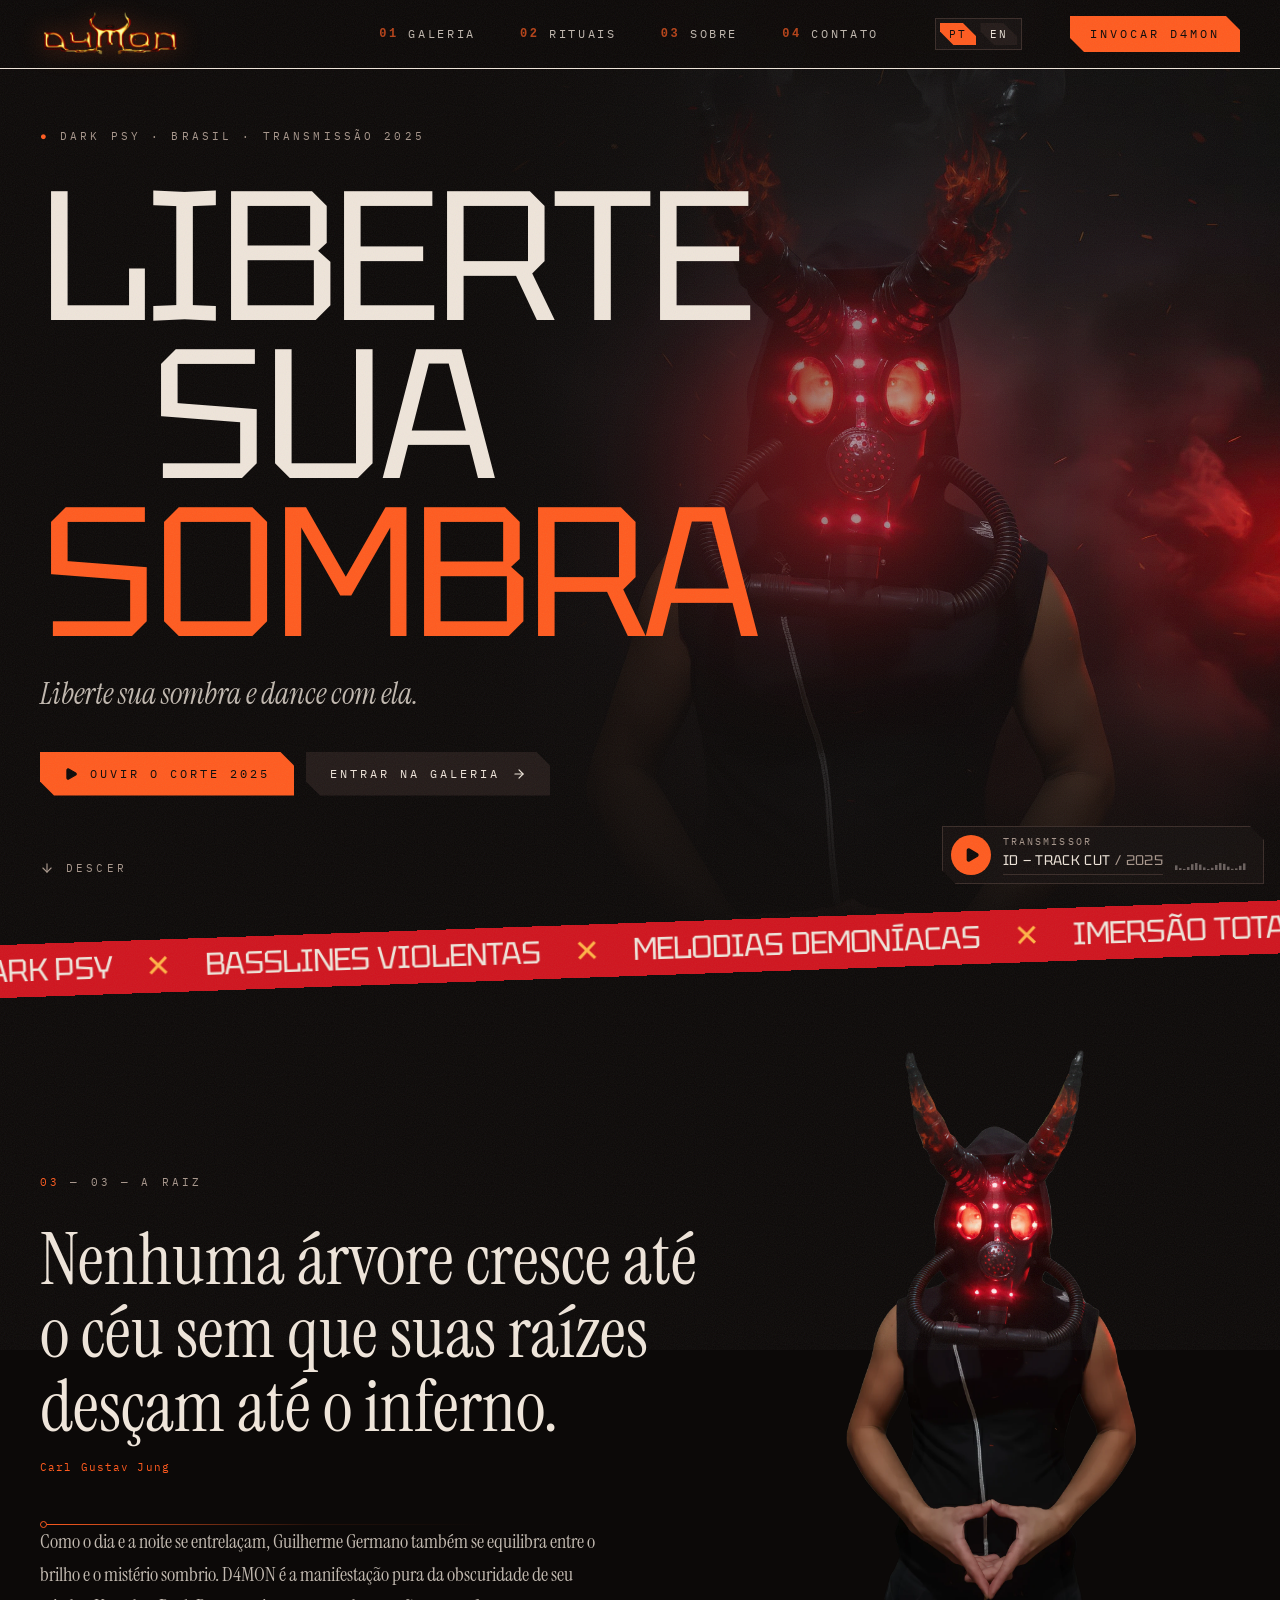
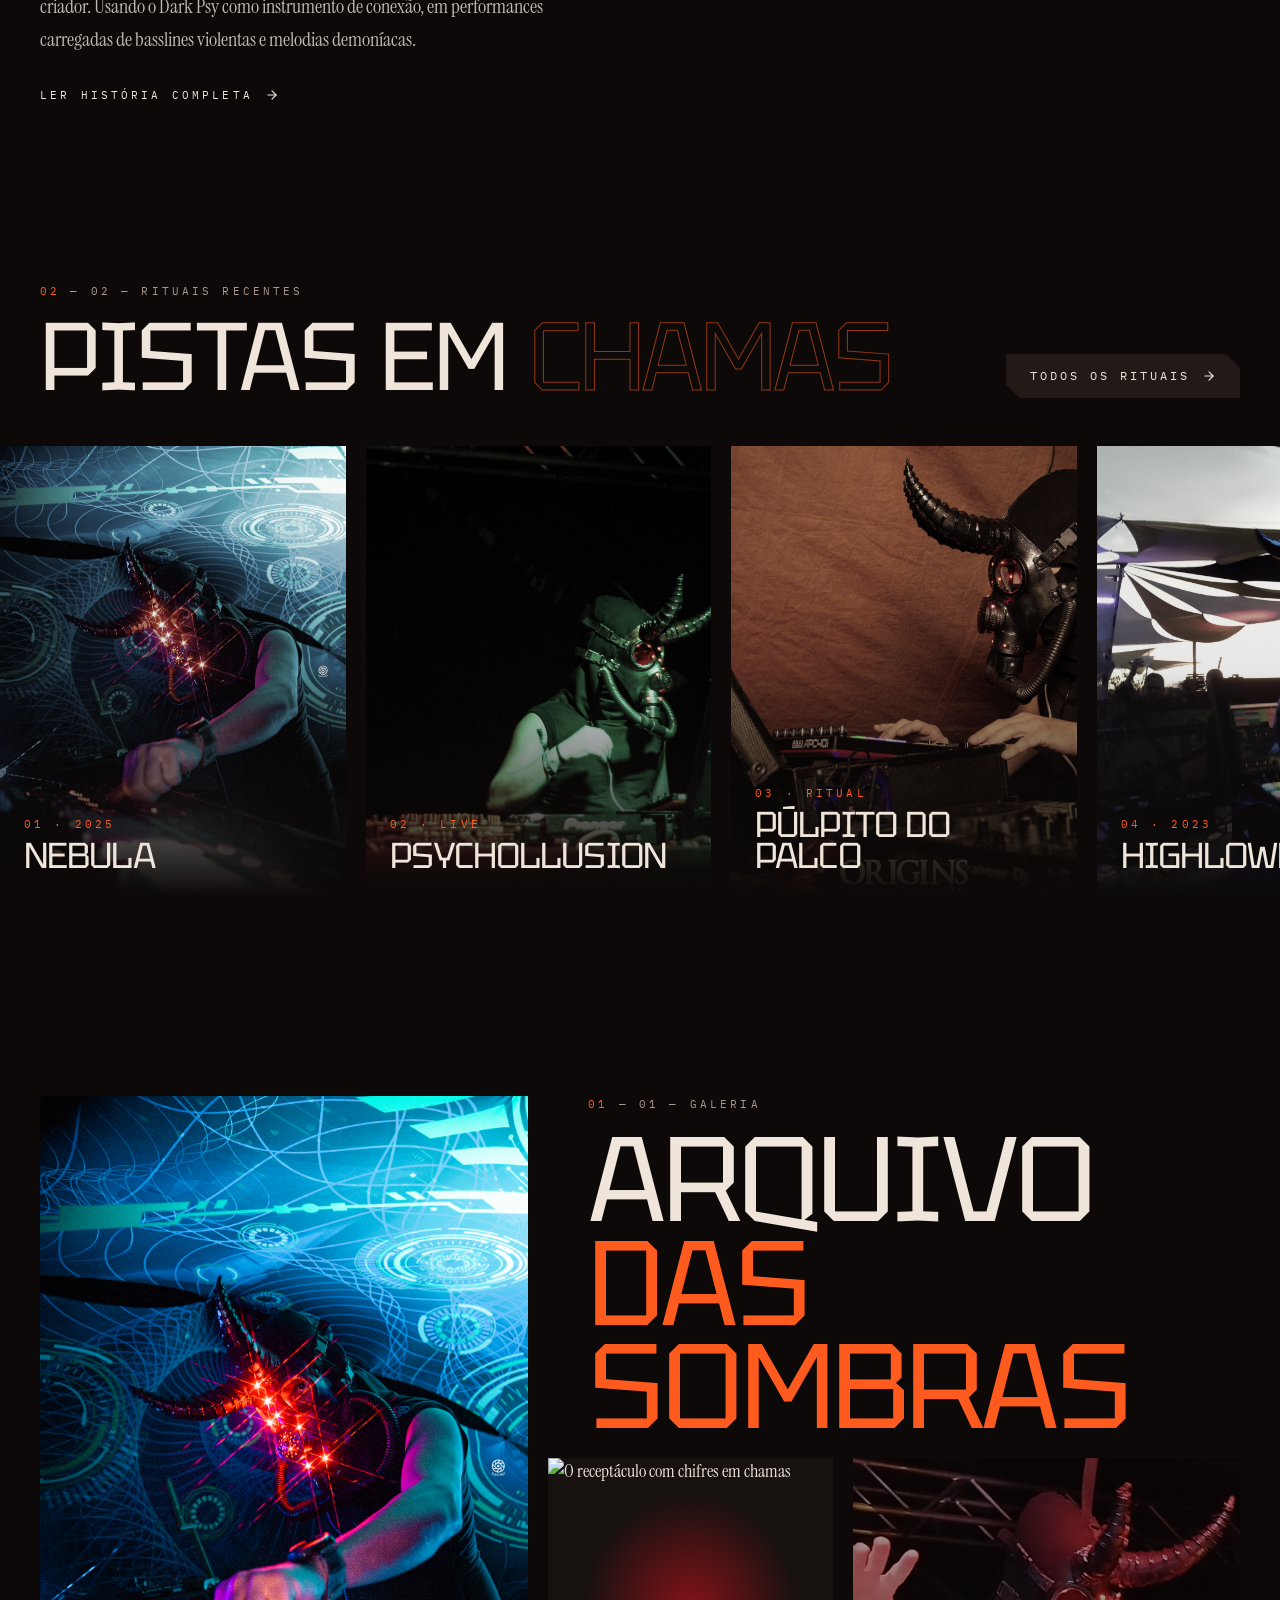
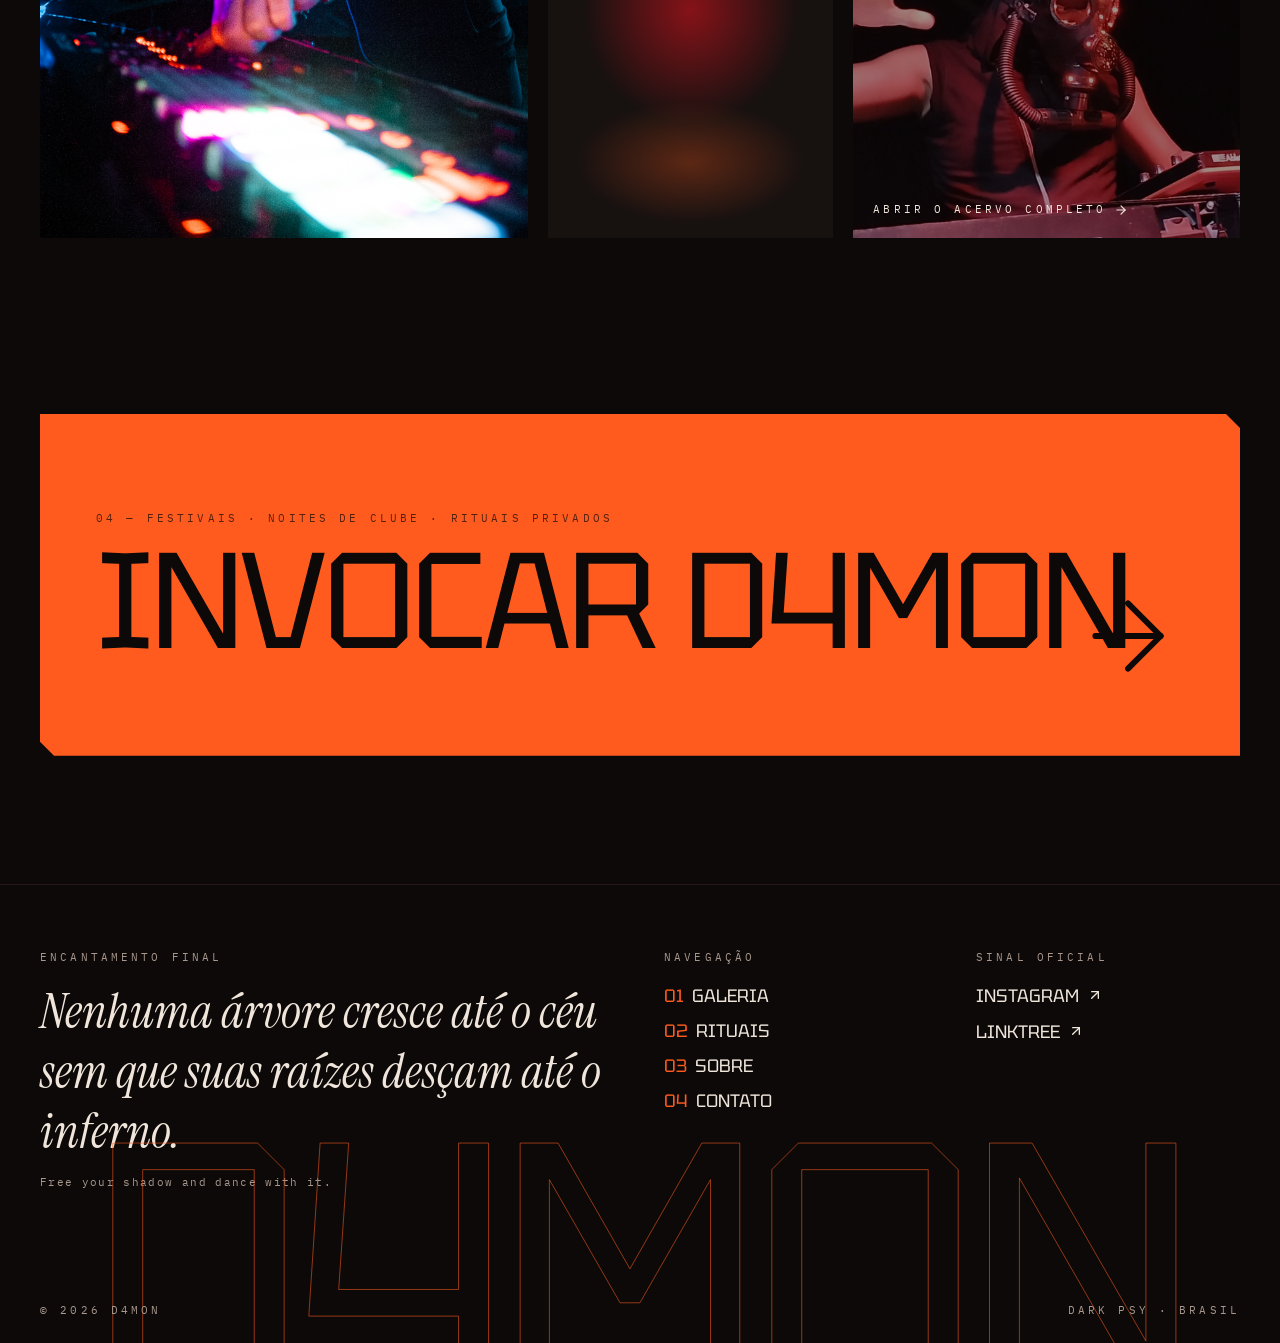
==== commit a150d91b: "Enhance D4MON project: Official Presskit 2025 release, high-res assets, polished header and video te" ====
--- a/index.html
+++ b/index.html
@@ -27,43 +27,43 @@
 <body class="grain text-bone bg-void">
 
   <!-- Header -->
-  <header class="fixed inset-x-0 top-0 z-40 transition-colors duration-500 bg-void/80 backdrop-blur-md border-b border-soot/40">
-    <div class="mx-auto flex max-w-[1500px] items-center justify-between px-5 py-4 md:px-10">
-      <a aria-label="D4MON — home" class="block" href="/">
-        <img src="img/logo-flame.webp" alt="D4MON" width="160" height="50" class="h-9 w-auto md:h-10" />
+    <header class="fixed inset-x-0 top-0 z-40 transition-colors duration-500 bg-void/85 backdrop-blur-md border-b border-soot/40">
+    <div class="mx-auto flex max-w-[1500px] items-center justify-between px-5 py-3 md:px-10">
+      <a aria-label="D4MON — home" class="block transition-transform hover:scale-105" href="index.html">
+        <img src="img/logo-hellfire.png" alt="D4MON Master Logo" width="180" height="54" class="brand-logo-img" />
       </a>
       
       <!-- Primary Desktop Nav -->
-      <nav class="hidden items-center gap-7 lg:gap-9 md:flex" aria-label="Primary">
-        <a class="group label !text-bone/80 hover:!text-ember transition-colors" href="/gallery">
-          <span class="mr-1.5 text-ember/60 group-hover:text-ember">01</span><span data-i18n="nav.gallery">Galeria</span>
-        </a>
-        <a class="group label !text-bone/80 hover:!text-ember transition-colors" href="/projects">
-          <span class="mr-1.5 text-ember/60 group-hover:text-ember">02</span><span data-i18n="nav.rituals">Rituais</span>
-        </a>
-        <a class="group label !text-bone/80 hover:!text-ember transition-colors" href="/about">
-          <span class="mr-1.5 text-ember/60 group-hover:text-ember">03</span><span data-i18n="nav.about">Sobre</span>
-        </a>
-        <a class="group label !text-bone/80 hover:!text-ember transition-colors" href="/contact">
-          <span class="mr-1.5 text-ember/60 group-hover:text-ember">04</span><span data-i18n="nav.contact">Contato</span>
+      <nav class="hidden md:flex site-nav" aria-label="Primary">
+        <a class="nav-link !text-bone/80" href="gallery.html">
+          <span class="nav-num">01</span><span data-i18n="nav.gallery">Galeria</span>
+        </a>
+        <a class="nav-link !text-bone/80" href="projects.html">
+          <span class="nav-num">02</span><span data-i18n="nav.rituals">Rituais</span>
+        </a>
+        <a class="nav-link !text-bone/80" href="about.html">
+          <span class="nav-num">03</span><span data-i18n="nav.about">Sobre</span>
+        </a>
+        <a class="nav-link !text-bone/80" href="contact.html">
+          <span class="nav-num">04</span><span data-i18n="nav.contact">Contato</span>
         </a>
 
         <!-- Language Switcher Toggle -->
-        <div class="flex items-center gap-1 bg-ash/70 p-1 border border-char" role="group" aria-label="Language selection">
+        <div class="lang-toggle-box" role="group" aria-label="Language selection">
           <button type="button" class="lang-btn btn !py-1 !px-2.5 text-xs font-mono btn-ember" data-lang="pt" aria-pressed="true">PT</button>
           <button type="button" class="lang-btn btn !py-1 !px-2.5 text-xs font-mono btn-ghost" data-lang="en" aria-pressed="false">EN</button>
         </div>
 
-        <a class="btn btn-ember !py-2.5 !px-5" href="/contact" data-i18n="nav.bookBtn">Invocar D4MON</a>
+        <a class="btn btn-ember nav-cta-btn !py-2.5 !px-5" href="contact.html" data-i18n="nav.bookBtn">Invocar D4MON</a>
       </nav>
 
       <!-- Mobile Button -->
       <div class="flex items-center gap-3 md:hidden">
-        <div class="flex items-center gap-1 bg-ash p-1 border border-char">
+        <div class="lang-toggle-box !m-0" role="group" aria-label="Language selection">
           <button type="button" class="lang-btn btn !py-1 !px-2 text-xs font-mono btn-ember" data-lang="pt">PT</button>
           <button type="button" class="lang-btn btn !py-1 !px-2 text-xs font-mono btn-ghost" data-lang="en">EN</button>
         </div>
-        <button id="mobile-menu-btn" type="button" class="grid size-10 place-items-center text-bone" aria-expanded="false" aria-label="Toggle menu">
+        <button id="mobile-menu-btn" type="button" class="grid size-10 place-items-center text-bone border border-char bg-ash/80" aria-expanded="false" aria-label="Toggle menu">
           <svg xmlns="http://www.w3.org/2000/svg" width="24" height="24" viewBox="0 0 24 24" fill="none" stroke="currentColor" stroke-width="2" stroke-linecap="round" stroke-linejoin="round" class="lucide lucide-menu"><path d="M4 5h16"></path><path d="M4 12h16"></path><path d="M4 19h16"></path></svg>
         </button>
       </div>
@@ -71,11 +71,11 @@
 
     <!-- Mobile Nav Dropdown -->
     <div id="mobile-nav" class="hidden md:hidden border-b border-soot bg-void/95 px-5 py-6 space-y-4">
-      <a class="block label text-lg" href="/gallery"><span class="text-ember mr-2">01</span><span data-i18n="nav.gallery">Galeria</span></a>
-      <a class="block label text-lg" href="/projects"><span class="text-ember mr-2">02</span><span data-i18n="nav.rituals">Rituais</span></a>
-      <a class="block label text-lg" href="/about"><span class="text-ember mr-2">03</span><span data-i18n="nav.about">Sobre</span></a>
-      <a class="block label text-lg" href="/contact"><span class="text-ember mr-2">04</span><span data-i18n="nav.contact">Contato</span></a>
-      <a class="btn btn-ember w-full justify-center !py-3" href="/contact" data-i18n="nav.bookBtn">Invocar D4MON</a>
+      <a class="block label text-lg" href="gallery.html"><span class="text-ember mr-2">01</span><span data-i18n="nav.gallery">Galeria</span></a>
+      <a class="block label text-lg" href="projects.html"><span class="text-ember mr-2">02</span><span data-i18n="nav.rituals">Rituais</span></a>
+      <a class="block label text-lg" href="about.html"><span class="text-ember mr-2">03</span><span data-i18n="nav.about">Sobre</span></a>
+      <a class="block label text-lg" href="contact.html"><span class="text-ember mr-2">04</span><span data-i18n="nav.contact">Contato</span></a>
+      <a class="btn btn-ember w-full justify-center !py-3" href="contact.html" data-i18n="nav.bookBtn">Invocar D4MON</a>
     </div>
   </header>
 
@@ -103,7 +103,7 @@
             <svg xmlns="http://www.w3.org/2000/svg" width="14" height="14" viewBox="0 0 24 24" fill="currentColor" stroke="currentColor" stroke-width="2" stroke-linecap="round" stroke-linejoin="round" class="lucide lucide-play"><path d="M5 5a2 2 0 0 1 3.008-1.728l11.997 6.998a2 2 0 0 1 .003 3.458l-12 7A2 2 0 0 1 5 19z"></path></svg>
             <span data-i18n="hero.playCut">Ouvir o corte 2025</span>
           </button>
-          <a class="btn btn-ghost" href="/gallery">
+          <a class="btn btn-ghost" href="gallery.html">
             <span data-i18n="hero.enterGallery">Entrar na galeria</span>
             <svg xmlns="http://www.w3.org/2000/svg" width="14" height="14" viewBox="0 0 24 24" fill="none" stroke="currentColor" stroke-width="2" stroke-linecap="round" stroke-linejoin="round" class="lucide lucide-arrow-right"><path d="M5 12h14"></path><path d="m12 5 7 7-7 7"></path></svg>
           </a>
@@ -140,7 +140,7 @@
           <p class="max-w-xl text-xl leading-relaxed text-bone/80" data-i18n="root.desc">
             O dia e a noite se entrelaçam, e Guilherme Germano também. D4MON é a manifestação pura de sua metade sombria. O Dark Psy é o instrumento de conexão: basslines violentas, melodias demoníacas e uma pista que esquece a noção do tempo.
           </p>
-          <a class="group label mt-8 inline-flex items-center gap-3 !text-bone hover:!text-ember" href="/about">
+          <a class="group label mt-8 inline-flex items-center gap-3 !text-bone hover:!text-ember" href="about.html">
             <span data-i18n="root.readMore">Ler história completa</span>
             <svg xmlns="http://www.w3.org/2000/svg" width="14" height="14" viewBox="0 0 24 24" fill="none" stroke="currentColor" stroke-width="2" stroke-linecap="round" stroke-linejoin="round" class="lucide lucide-arrow-right transition-transform group-hover:translate-x-1"><path d="M5 12h14"></path><path d="m12 5 7 7-7 7"></path></svg>
           </a>
@@ -162,14 +162,14 @@
             <span data-i18n="recentRituals.headline">Pisos em</span> <span class="outline-text" data-i18n="recentRituals.headlineAccent">chamas</span>
           </h2>
         </div>
-        <a class="btn btn-ghost hidden shrink-0 md:inline-flex" href="/projects">
+        <a class="btn btn-ghost hidden shrink-0 md:inline-flex" href="projects.html">
           <span data-i18n="recentRituals.viewAll">Todos os rituais</span>
           <svg xmlns="http://www.w3.org/2000/svg" width="14" height="14" viewBox="0 0 24 24" fill="none" stroke="currentColor" stroke-width="2" stroke-linecap="round" stroke-linejoin="round" class="lucide lucide-arrow-right"><path d="M5 12h14"></path><path d="m12 5 7 7-7 7"></path></svg>
         </a>
       </div>
 
       <div class="mt-12 flex snap-x snap-mandatory gap-5 overflow-x-auto px-5 pb-6 md:px-10 [scrollbar-width:thin] [scrollbar-color:var(--color-ember)_transparent]">
-        <a class="group relative w-[78vw] shrink-0 snap-start overflow-hidden bg-ash md:w-[34vw] lg:w-[27vw]" href="/projects">
+        <a class="group relative w-[78vw] shrink-0 snap-start overflow-hidden bg-ash md:w-[34vw] lg:w-[27vw]" href="projects.html">
           <img src="img/live-nebula.jpg" alt="D4MON no Nebula Festival" loading="lazy" class="aspect-[1/1.3] w-full object-cover grayscale-[60%] transition duration-700 group-hover:scale-105 group-hover:grayscale-0" />
           <div class="absolute inset-0 bg-gradient-to-t from-void via-void/10 to-transparent"></div>
           <div class="absolute inset-x-0 bottom-0 p-6">
@@ -178,8 +178,8 @@
           </div>
         </a>
 
-        <a class="group relative w-[78vw] shrink-0 snap-start overflow-hidden bg-ash md:w-[34vw] lg:w-[27vw]" href="/projects">
-          <img src="img/live-psychollusion-1.jpg" alt="D4MON no Psychollusion" loading="lazy" class="aspect-[1/1.3] w-full object-cover grayscale-[60%] transition duration-700 group-hover:scale-105 group-hover:grayscale-0" />
+        <a class="group relative w-[78vw] shrink-0 snap-start overflow-hidden bg-ash md:w-[34vw] lg:w-[27vw]" href="projects.html">
+          <img src="img/gallery/live-psychollusion-1.jpg" alt="D4MON no Psychollusion" loading="lazy" class="aspect-[1/1.3] w-full object-cover grayscale-[60%] transition duration-700 group-hover:scale-105 group-hover:grayscale-0" />
           <div class="absolute inset-0 bg-gradient-to-t from-void via-void/10 to-transparent"></div>
           <div class="absolute inset-x-0 bottom-0 p-6">
             <p class="label !text-ember">02 · Live</p>
@@ -187,17 +187,17 @@
           </div>
         </a>
 
-        <a class="group relative w-[78vw] shrink-0 snap-start overflow-hidden bg-ash md:w-[34vw] lg:w-[27vw]" href="/projects">
-          <img src="img/live-origins.jpg" alt="D4MON no Origins" loading="lazy" class="aspect-[1/1.3] w-full object-cover grayscale-[60%] transition duration-700 group-hover:scale-105 group-hover:grayscale-0" />
+        <a class="group relative w-[78vw] shrink-0 snap-start overflow-hidden bg-ash md:w-[34vw] lg:w-[27vw]" href="projects.html">
+          <img src="img/gallery/live-stage-9449.jpg" alt="D4MON no comando do palco" loading="lazy" class="aspect-[1/1.3] w-full object-cover grayscale-[60%] transition duration-700 group-hover:scale-105 group-hover:grayscale-0" />
           <div class="absolute inset-0 bg-gradient-to-t from-void via-void/10 to-transparent"></div>
           <div class="absolute inset-x-0 bottom-0 p-6">
-            <p class="label !text-ember">03 · 2024</p>
-            <h3 class="display mt-2 text-4xl transition-colors group-hover:text-sulfur">Origins</h3>
-          </div>
-        </a>
-
-        <a class="group relative w-[78vw] shrink-0 snap-start overflow-hidden bg-ash md:w-[34vw] lg:w-[27vw]" href="/projects">
-          <img src="img/live-highloween.jpg" alt="D4MON no Highloween" loading="lazy" class="aspect-[1/1.3] w-full object-cover grayscale-[60%] transition duration-700 group-hover:scale-105 group-hover:grayscale-0" />
+            <p class="label !text-ember">03 · Ritual</p>
+            <h3 class="display mt-2 text-4xl transition-colors group-hover:text-sulfur">Púlpito do Palco</h3>
+          </div>
+        </a>
+
+        <a class="group relative w-[78vw] shrink-0 snap-start overflow-hidden bg-ash md:w-[34vw] lg:w-[27vw]" href="projects.html">
+          <img src="img/gallery/live-highloween-1.jpg" alt="D4MON no Highloween" loading="lazy" class="aspect-[1/1.3] w-full object-cover grayscale-[60%] transition duration-700 group-hover:scale-105 group-hover:grayscale-0" />
           <div class="absolute inset-0 bg-gradient-to-t from-void via-void/10 to-transparent"></div>
           <div class="absolute inset-x-0 bottom-0 p-6">
             <p class="label !text-ember">04 · 2023</p>
@@ -211,7 +211,7 @@
     <section class="mx-auto mt-32 max-w-[1500px] px-5 md:mt-44 md:px-10">
       <div class="grid grid-cols-6 gap-3 md:grid-cols-12 md:gap-5">
         <div class="col-span-6 md:col-span-5 md:row-span-2 overflow-hidden">
-          <img src="img/live-nebula.jpg" alt="D4MON no Nebula Festival" loading="lazy" class="aspect-[1/1.45] h-full w-full object-cover hover:scale-105 transition duration-700" />
+          <img src="img/gallery/live-nebula-1.jpg" alt="D4MON no Nebula Festival" loading="lazy" class="aspect-[1/1.45] h-full w-full object-cover hover:scale-105 transition duration-700" />
         </div>
 
         <div class="col-span-6 flex flex-col justify-end md:col-span-7 md:pl-10">
@@ -225,13 +225,13 @@
 
         <div class="col-span-3 md:col-span-3">
           <div class="hellglow relative aspect-[3/4] bg-ash overflow-hidden">
-            <img src="img/cutout-orbs.webp" alt="D4MON com dois orbes de fogo" loading="lazy" class="h-full w-full object-cover hover:scale-105 transition duration-700" />
+            <img src="img/gallery/vessel-horns.png" alt="O receptáculo com chifres em chamas" loading="lazy" class="h-full w-full object-cover hover:scale-105 transition duration-700" />
           </div>
         </div>
 
         <div class="col-span-3 md:col-span-4">
-          <a class="group relative block h-full overflow-hidden" href="/gallery">
-            <img src="img/live-psychollusion-1.jpg" alt="D4MON no mixer" loading="lazy" class="h-full min-h-full w-full object-cover transition duration-700 group-hover:scale-105" />
+          <a class="group relative block h-full overflow-hidden" href="gallery.html">
+            <img src="img/gallery/live-psychollusion-22.png" alt="D4MON com máscara de LEDs vermelhos" loading="lazy" class="h-full min-h-full w-full object-cover transition duration-700 group-hover:scale-105" />
             <span class="absolute inset-0 flex items-end bg-void/40 p-5 opacity-100 transition group-hover:bg-blood/50">
               <span class="label inline-flex items-center gap-2 !text-bone">
                 <span data-i18n="galleryPreview.openArchive">Abrir o acervo</span>
@@ -245,7 +245,7 @@
 
     <!-- Section 04: Conversion Banner -->
     <section class="mx-auto mt-32 max-w-[1500px] px-5 md:mt-44 md:px-10">
-      <a class="notch group relative block overflow-hidden bg-ember px-6 py-16 text-void transition-colors duration-500 hover:bg-blood hover:text-bone md:px-14 md:py-24" href="/contact">
+      <a class="notch group relative block overflow-hidden bg-ember px-6 py-16 text-void transition-colors duration-500 hover:bg-blood hover:text-bone md:px-14 md:py-24" href="contact.html">
         <p class="label !text-current opacity-70"><span class="text-void group-hover:text-bone">04 — </span><span data-i18n="summonBanner.category">Festivais · Noites de clube · Rituais privados</span></p>
         <p class="display mt-4 text-[13vw] md:text-[8.5rem] whitespace-pre-line" data-i18n="summonBanner.title">Invocar&#10;D4MON</p>
         <svg xmlns="http://www.w3.org/2000/svg" width="24" height="24" viewBox="0 0 24 24" fill="none" stroke="currentColor" stroke-width="1.25" stroke-linecap="round" stroke-linejoin="round" class="lucide lucide-arrow-right absolute bottom-10 right-8 size-16 transition-transform duration-500 group-hover:translate-x-3 md:bottom-16 md:right-14 md:size-28"><path d="M5 12h14"></path><path d="m12 5 7 7-7 7"></path></svg>
@@ -265,10 +265,10 @@
       <div class="md:col-span-3">
         <p class="label mb-4" data-i18n="footer.navigateTag">Navegação</p>
         <ul class="space-y-2 font-display uppercase">
-          <li><a class="hover:text-ember transition-colors" href="/gallery"><span class="text-ember mr-2">01</span><span data-i18n="nav.gallery">Galeria</span></a></li>
-          <li><a class="hover:text-ember transition-colors" href="/projects"><span class="text-ember mr-2">02</span><span data-i18n="nav.rituals">Rituais</span></a></li>
-          <li><a class="hover:text-ember transition-colors" href="/about"><span class="text-ember mr-2">03</span><span data-i18n="nav.about">Sobre</span></a></li>
-          <li><a class="hover:text-ember transition-colors" href="/contact"><span class="text-ember mr-2">04</span><span data-i18n="nav.contact">Contato</span></a></li>
+          <li><a class="hover:text-ember transition-colors" href="gallery.html"><span class="text-ember mr-2">01</span><span data-i18n="nav.gallery">Galeria</span></a></li>
+          <li><a class="hover:text-ember transition-colors" href="projects.html"><span class="text-ember mr-2">02</span><span data-i18n="nav.rituals">Rituais</span></a></li>
+          <li><a class="hover:text-ember transition-colors" href="about.html"><span class="text-ember mr-2">03</span><span data-i18n="nav.about">Sobre</span></a></li>
+          <li><a class="hover:text-ember transition-colors" href="contact.html"><span class="text-ember mr-2">04</span><span data-i18n="nav.contact">Contato</span></a></li>
         </ul>
       </div>
 
--- a/css/style.css
+++ b/css/style.css
@@ -1 +1,98 @@
 @layer properties{@supports (((-webkit-hyphens:none)) and (not (margin-trim:inline))) or ((-moz-orient:inline) and (not (color:rgb(from red r g b)))){*,:before,:after,::backdrop{--tw-translate-x:0;--tw-translate-y:0;--tw-translate-z:0;--tw-scale-x:1;--tw-scale-y:1;--tw-scale-z:1;--tw-rotate-x:initial;--tw-rotate-y:initial;--tw-rotate-z:initial;--tw-skew-x:initial;--tw-skew-y:initial;--tw-scroll-snap-strictness:proximity;--tw-space-y-reverse:0;--tw-divide-y-reverse:0;--tw-border-style:solid;--tw-gradient-position:initial;--tw-gradient-from:#0000;--tw-gradient-via:#0000;--tw-gradient-to:#0000;--tw-gradient-stops:initial;--tw-gradient-via-stops:initial;--tw-gradient-from-position:0%;--tw-gradient-via-position:50%;--tw-gradient-to-position:100%;--tw-leading:initial;--tw-font-weight:initial;--tw-tracking:initial;--tw-shadow:0 0 #0000;--tw-shadow-color:initial;--tw-shadow-alpha:100%;--tw-inset-shadow:0 0 #0000;--tw-inset-shadow-color:initial;--tw-inset-shadow-alpha:100%;--tw-ring-color:initial;--tw-ring-shadow:0 0 #0000;--tw-inset-ring-color:initial;--tw-inset-ring-shadow:0 0 #0000;--tw-ring-inset:initial;--tw-ring-offset-width:0px;--tw-ring-offset-color:#fff;--tw-ring-offset-shadow:0 0 #0000;--tw-blur:initial;--tw-brightness:initial;--tw-contrast:initial;--tw-grayscale:initial;--tw-hue-rotate:initial;--tw-invert:initial;--tw-opacity:initial;--tw-saturate:initial;--tw-sepia:initial;--tw-drop-shadow:initial;--tw-drop-shadow-color:initial;--tw-drop-shadow-alpha:100%;--tw-drop-shadow-size:initial;--tw-backdrop-blur:initial;--tw-backdrop-brightness:initial;--tw-backdrop-contrast:initial;--tw-backdrop-grayscale:initial;--tw-backdrop-hue-rotate:initial;--tw-backdrop-invert:initial;--tw-backdrop-opacity:initial;--tw-backdrop-saturate:initial;--tw-backdrop-sepia:initial;--tw-duration:initial;--tw-ease:initial}}}@layer theme{:root,:host{--font-sans:ui-sans-serif, system-ui, sans-serif, "Apple Color Emoji", "Segoe UI Emoji", "Segoe UI Symbol", "Noto Color Emoji";--font-serif:"Instrument Serif", Georgia, serif;--font-mono:"IBM Plex Mono", ui-monospace, monospace;--color-blue-600:oklch(54.6% .245 262.881);--color-gray-600:oklch(44.6% .03 256.802);--spacing:.25rem;--container-sm:24rem;--container-md:28rem;--container-lg:32rem;--container-xl:36rem;--text-xs:.75rem;--text-xs--line-height:calc(1 / .75);--text-sm:.875rem;--text-sm--line-height:calc(1.25 / .875);--text-lg:1.125rem;--text-lg--line-height:calc(1.75 / 1.125);--text-xl:1.25rem;--text-xl--line-height:calc(1.75 / 1.25);--text-2xl:1.5rem;--text-2xl--line-height:calc(2 / 1.5);--text-3xl:1.875rem;--text-3xl--line-height: 1.2 ;--text-4xl:2.25rem;--text-4xl--line-height:calc(2.5 / 2.25);--text-5xl:3rem;--text-5xl--line-height:1;--text-6xl:3.75rem;--text-6xl--line-height:1;--text-7xl:4.5rem;--text-7xl--line-height:1;--text-8xl:6rem;--text-8xl--line-height:1;--font-weight-bold:700;--tracking-tight:-.025em;--tracking-wide:.025em;--leading-tight:1.25;--leading-snug:1.375;--leading-relaxed:1.625;--ease-out:cubic-bezier(0, 0, .2, 1);--animate-pulse:pulse 2s cubic-bezier(.4, 0, .6, 1) infinite;--animate-bounce:bounce 1s infinite;--blur-sm:8px;--blur-md:12px;--blur-3xl:64px;--default-transition-duration:.15s;--default-transition-timing-function:cubic-bezier(.4, 0, .2, 1);--default-font-family:var(--font-sans);--default-mono-font-family:var(--font-mono);--color-void:#0c0908;--color-ash:#171110;--color-soot:#231a18;--color-char:#3a2c28;--color-bone:#efe5da;--color-smoke:#a8978c;--color-ember:#ff5b1f;--color-sulfur:#ffb547;--color-blood:#d0141e;--font-display:"Tektur", "Arial Narrow", sans-serif;--animate-flicker:flicker 5s infinite steps(1);--animate-marquee:marquee 38s linear infinite;--animate-rise:rise .9s cubic-bezier(.2, .7, .1, 1) both;--animate-breathe:breathe 6s ease-in-out infinite}}@layer base{*,:after,:before,::backdrop{box-sizing:border-box;border:0 solid;margin:0;padding:0}::file-selector-button{box-sizing:border-box;border:0 solid;margin:0;padding:0}html,:host{-webkit-text-size-adjust:100%;tab-size:4;line-height:1.5;font-family:var(--default-font-family,ui-sans-serif, system-ui, sans-serif, "Apple Color Emoji", "Segoe UI Emoji", "Segoe UI Symbol", "Noto Color Emoji");font-feature-settings:var(--default-font-feature-settings,normal);font-variation-settings:var(--default-font-variation-settings,normal);-webkit-tap-highlight-color:transparent}hr{height:0;color:inherit;border-top-width:1px}abbr:where([title]){-webkit-text-decoration:underline dotted;text-decoration:underline dotted}h1,h2,h3,h4,h5,h6{font-size:inherit;font-weight:inherit}a{color:inherit;-webkit-text-decoration:inherit;text-decoration:inherit}b,strong{font-weight:bolder}code,kbd,samp,pre{font-family:var(--default-mono-font-family,ui-monospace, SFMono-Regular, Menlo, Monaco, Consolas, "Liberation Mono", "Courier New", monospace);font-feature-settings:var(--default-mono-font-feature-settings,normal);font-variation-settings:var(--default-mono-font-variation-settings,normal);font-size:1em}small{font-size:80%}sub,sup{vertical-align:baseline;font-size:75%;line-height:0;position:relative}sub{bottom:-.25em}sup{top:-.5em}table{text-indent:0;border-color:inherit;border-collapse:collapse}:-moz-focusring{outline:auto}progress{vertical-align:baseline}summary{display:list-item}ol,ul,menu{list-style:none}img,svg,video,canvas,audio,iframe,embed,object{vertical-align:middle;display:block}img,video{max-width:100%;height:auto}button,input,select,optgroup,textarea{font:inherit;font-feature-settings:inherit;font-variation-settings:inherit;letter-spacing:inherit;color:inherit;opacity:1;background-color:#0000;border-radius:0}::file-selector-button{font:inherit;font-feature-settings:inherit;font-variation-settings:inherit;letter-spacing:inherit;color:inherit;opacity:1;background-color:#0000;border-radius:0}:where(select:is([multiple],[size])) optgroup{font-weight:bolder}:where(select:is([multiple],[size])) optgroup option{padding-inline-start:20px}::file-selector-button{margin-inline-end:4px}::placeholder{opacity:1}@supports (not ((-webkit-appearance:-apple-pay-button))) or (contain-intrinsic-size:1px){::placeholder{color:currentColor}@supports (color:color-mix(in lab,red,red)){::placeholder{color:color-mix(in oklab,currentcolor 50%,transparent)}}}textarea{resize:vertical}::-webkit-search-decoration{-webkit-appearance:none}::-webkit-date-and-time-value{min-height:1lh;text-align:inherit}::-webkit-datetime-edit{display:inline-flex}::-webkit-datetime-edit-fields-wrapper{padding:0}::-webkit-datetime-edit{padding-block:0}::-webkit-datetime-edit-year-field{padding-block:0}::-webkit-datetime-edit-month-field{padding-block:0}::-webkit-datetime-edit-day-field{padding-block:0}::-webkit-datetime-edit-hour-field{padding-block:0}::-webkit-datetime-edit-minute-field{padding-block:0}::-webkit-datetime-edit-second-field{padding-block:0}::-webkit-datetime-edit-millisecond-field{padding-block:0}::-webkit-datetime-edit-meridiem-field{padding-block:0}::-webkit-calendar-picker-indicator{line-height:1}:-moz-ui-invalid{box-shadow:none}button,input:where([type=button],[type=reset],[type=submit]){appearance:button}::file-selector-button{appearance:button}::-webkit-inner-spin-button{height:auto}::-webkit-outer-spin-button{height:auto}[hidden]:where(:not([hidden=until-found])){display:none!important}}@layer components{.label{font-family:var(--font-mono);--tw-tracking:.28em;letter-spacing:.28em;color:var(--color-smoke);text-transform:uppercase;font-size:.7rem}.display{font-family:var(--font-display);--tw-leading:.86;--tw-tracking:var(--tracking-tight);letter-spacing:var(--tracking-tight);text-transform:uppercase;line-height:.86}.outline-text{color:#0000;-webkit-text-stroke:1px #ff5b1f8c}@supports (color:color-mix(in lab,red,red)){.outline-text{-webkit-text-stroke:1px color-mix(in oklab,var(--color-ember) 55%,transparent)}}.trace{background:linear-gradient(90deg,var(--color-ember),#ff5b1f1a 60%,transparent);height:1px}@supports (color:color-mix(in lab,red,red)){.trace{background:linear-gradient(90deg,var(--color-ember),color-mix(in oklab,var(--color-ember) 10%,transparent) 60%,transparent)}}.trace{position:relative}.trace:before{content:"";border:1px solid var(--color-ember);background:var(--color-void);border-radius:999px;width:7px;height:7px;position:absolute;top:-3px;left:0}.notch{clip-path:polygon(0 0,calc(100% - 14px) 0,100% 14px,100% 100%,14px 100%,0 calc(100% - 14px))}.btn{clip-path:polygon(0 0,calc(100% - 14px) 0,100% 14px,100% 100%,14px 100%,0 calc(100% - 14px));align-items:center;gap:calc(var(--spacing) * 3);padding-inline:calc(var(--spacing) * 6);padding-block:calc(var(--spacing) * 3.5);font-family:var(--font-mono);font-size:var(--text-xs);line-height:var(--tw-leading,var(--text-xs--line-height));--tw-tracking:.25em;letter-spacing:.25em;text-transform:uppercase;transition-property:background-color,color,transform;transition-timing-function:var(--tw-ease,var(--default-transition-timing-function));transition-duration:var(--tw-duration,var(--default-transition-duration));--tw-duration:.3s;transition-duration:.3s;animation-duration:.3s;display:inline-flex}.btn:active{transform:translateY(1px)scale(.99)}.btn-ember{background-color:var(--color-ember);color:var(--color-void)}@media(hover:hover){.btn-ember:hover{background-color:var(--color-sulfur)}}.btn-ghost{background-color:var(--color-soot);color:var(--color-bone)}@media(hover:hover){.btn-ghost:hover{background-color:var(--color-blood)}}.hellglow{background:radial-gradient(closest-side at 50% 40%,#d0141e99,#0000 75%),radial-gradient(closest-side at 50% 80%,#ff5b1f4d,#0000 80%)}@supports (color:color-mix(in lab,red,red)){.hellglow{background:radial-gradient(closest-side at 50% 40%,color-mix(in oklab,var(--color-blood) 60%,transparent),transparent 75%),radial-gradient(closest-side at 50% 80%,color-mix(in oklab,var(--color-ember) 30%,transparent),transparent 80%)}}.field{border-style:var(--tw-border-style);border-width:0;border-bottom-style:var(--tw-border-style);border-bottom-width:1px;border-color:var(--color-char);width:100%;padding-inline:calc(var(--spacing) * 0);padding-block:calc(var(--spacing) * 3);font-family:var(--font-serif);font-size:var(--text-2xl);line-height:var(--tw-leading,var(--text-2xl--line-height));color:var(--color-bone);transition-property:color,background-color,border-color,outline-color,text-decoration-color,fill,stroke,--tw-gradient-from,--tw-gradient-via,--tw-gradient-to;transition-timing-function:var(--tw-ease,var(--default-transition-timing-function));transition-duration:var(--tw-duration,var(--default-transition-duration));--tw-outline-style:none;background-color:#0000;outline-style:none}.field::placeholder{color:var(--color-char)}.field:focus{border-color:var(--color-ember)}.field[aria-invalid=true]{border-color:var(--color-blood)}}@layer utilities{.pointer-events-none{pointer-events:none}.absolute{position:absolute}.fixed{position:fixed}.relative{position:relative}.static{position:static}.sticky{position:sticky}.inset-0{inset:calc(var(--spacing) * 0)}.inset-x-0{inset-inline:calc(var(--spacing) * 0)}.inset-y-0{inset-block:calc(var(--spacing) * 0)}.start{inset-inline-start:var(--spacing)}.end{inset-inline-end:var(--spacing)}.-top-10{top:calc(var(--spacing) * -10)}.top-0{top:calc(var(--spacing) * 0)}.top-1\/2{top:50%}.top-\[34\%\]{top:34%}.top-\[72px\]{top:72px}.-right-24{right:calc(var(--spacing) * -24)}.right-0{right:calc(var(--spacing) * 0)}.right-2{right:calc(var(--spacing) * 2)}.right-3{right:calc(var(--spacing) * 3)}.right-4{right:calc(var(--spacing) * 4)}.right-8{right:calc(var(--spacing) * 8)}.-bottom-\[0\.12em\]{bottom:-.12em}.-bottom-\[0\.18em\]{bottom:-.18em}.bottom-0{bottom:calc(var(--spacing) * 0)}.bottom-4{bottom:calc(var(--spacing) * 4)}.bottom-10{bottom:calc(var(--spacing) * 10)}.left-1\/2{left:50%}.left-2{left:calc(var(--spacing) * 2)}.left-\[46\%\]{left:46%}.isolate{isolation:isolate}.-z-10{z-index:-10}.z-10{z-index:10}.z-30{z-index:30}.z-40{z-index:40}.z-50{z-index:50}.z-\[70\]{z-index:70}.col-span-2{grid-column:span 2/span 2}.col-span-3{grid-column:span 3/span 3}.col-span-6{grid-column:span 6/span 6}.-mx-5{margin-inline:calc(var(--spacing) * -5)}.mx-auto{margin-inline:auto}.-my-4{margin-block:calc(var(--spacing) * -4)}.my-12{margin-block:calc(var(--spacing) * 12)}.mt-1{margin-top:calc(var(--spacing) * 1)}.mt-2{margin-top:calc(var(--spacing) * 2)}.mt-3{margin-top:calc(var(--spacing) * 3)}.mt-4{margin-top:calc(var(--spacing) * 4)}.mt-5{margin-top:calc(var(--spacing) * 5)}.mt-6{margin-top:calc(var(--spacing) * 6)}.mt-8{margin-top:calc(var(--spacing) * 8)}.mt-10{margin-top:calc(var(--spacing) * 10)}.mt-12{margin-top:calc(var(--spacing) * 12)}.mt-14{margin-top:calc(var(--spacing) * 14)}.mt-16{margin-top:calc(var(--spacing) * 16)}.mt-20{margin-top:calc(var(--spacing) * 20)}.mt-24{margin-top:calc(var(--spacing) * 24)}.mt-32{margin-top:calc(var(--spacing) * 32)}.mt-40{margin-top:calc(var(--spacing) * 40)}.mr-2{margin-right:calc(var(--spacing) * 2)}.mr-4{margin-right:calc(var(--spacing) * 4)}.mb-4{margin-bottom:calc(var(--spacing) * 4)}.mb-6{margin-bottom:calc(var(--spacing) * 6)}.mb-8{margin-bottom:calc(var(--spacing) * 8)}.ml-0\.5{margin-left:calc(var(--spacing) * .5)}.block{display:block}.flex{display:flex}.grid{display:grid}.hidden{display:none}.inline-flex{display:inline-flex}.aspect-\[1\/0\.72\]{aspect-ratio:1/.72}.aspect-\[1\/1\.3\]{aspect-ratio:1/1.3}.aspect-\[1\/1\.45\]{aspect-ratio:1/1.45}.aspect-\[3\/4\]{aspect-ratio:3/4}.size-9{width:calc(var(--spacing) * 9);height:calc(var(--spacing) * 9)}.size-10{width:calc(var(--spacing) * 10);height:calc(var(--spacing) * 10)}.size-11{width:calc(var(--spacing) * 11);height:calc(var(--spacing) * 11)}.size-12{width:calc(var(--spacing) * 12);height:calc(var(--spacing) * 12)}.size-16{width:calc(var(--spacing) * 16);height:calc(var(--spacing) * 16)}.size-72{width:calc(var(--spacing) * 72);height:calc(var(--spacing) * 72)}.h-9{height:calc(var(--spacing) * 9)}.h-\[30px\]{height:30px}.h-auto{height:auto}.h-full{height:100%}.h-px{height:1px}.max-h-full{max-height:100%}.min-h-0{min-height:calc(var(--spacing) * 0)}.min-h-\[80vh\]{min-height:80vh}.min-h-\[100svh\]{min-height:100svh}.min-h-\[520px\]{min-height:520px}.min-h-full{min-height:100%}.w-40{width:calc(var(--spacing) * 40)}.w-\[70\%\]{width:70%}.w-\[72px\]{width:72px}.w-\[78vw\]{width:78vw}.w-auto{width:auto}.w-full{width:100%}.w-max{width:max-content}.max-w-\[1500px\]{max-width:1500px}.max-w-full{max-width:100%}.max-w-lg{max-width:var(--container-lg)}.max-w-md{max-width:var(--container-md)}.max-w-sm{max-width:var(--container-sm)}.max-w-xl{max-width:var(--container-xl)}.flex-1{flex:1}.shrink-0{flex-shrink:0}.-translate-x-1\/2{--tw-translate-x: -50% ;translate:var(--tw-translate-x) var(--tw-translate-y)}.-translate-y-1\/2{--tw-translate-y: -50% ;translate:var(--tw-translate-x) var(--tw-translate-y)}.translate-y-0{--tw-translate-y:calc(var(--spacing) * 0);translate:var(--tw-translate-x) var(--tw-translate-y)}.translate-y-3{--tw-translate-y:calc(var(--spacing) * 3);translate:var(--tw-translate-x) var(--tw-translate-y)}.translate-y-8{--tw-translate-y:calc(var(--spacing) * 8);translate:var(--tw-translate-x) var(--tw-translate-y)}.scale-105{--tw-scale-x:105%;--tw-scale-y:105%;--tw-scale-z:105%;scale:var(--tw-scale-x) var(--tw-scale-y)}.-rotate-2{rotate:-2deg}.transform{transform:var(--tw-rotate-x,) var(--tw-rotate-y,) var(--tw-rotate-z,) var(--tw-skew-x,) var(--tw-skew-y,)}.animate-bounce{animation:var(--animate-bounce)}.animate-breathe{animation:var(--animate-breathe)}.animate-flicker{animation:var(--animate-flicker)}.animate-marquee{animation:var(--animate-marquee)}.animate-pulse{animation:var(--animate-pulse)}.animate-rise{animation:var(--animate-rise)}.resize-none{resize:none}.snap-x{scroll-snap-type:x var(--tw-scroll-snap-strictness)}.snap-mandatory{--tw-scroll-snap-strictness:mandatory}.snap-start{scroll-snap-align:start}.scroll-mt-28{scroll-margin-top:calc(var(--spacing) * 28)}.columns-1{columns:1}.break-inside-avoid{break-inside:avoid}.grid-cols-2{grid-template-columns:repeat(2,minmax(0,1fr))}.grid-cols-3{grid-template-columns:repeat(3,minmax(0,1fr))}.grid-cols-6{grid-template-columns:repeat(6,minmax(0,1fr))}.flex-col{flex-direction:column}.flex-wrap{flex-wrap:wrap}.place-items-center{place-items:center}.items-baseline{align-items:baseline}.items-center{align-items:center}.items-end{align-items:flex-end}.justify-between{justify-content:space-between}.justify-center{justify-content:center}.justify-end{justify-content:flex-end}.gap-2{gap:calc(var(--spacing) * 2)}.gap-3{gap:calc(var(--spacing) * 3)}.gap-4{gap:calc(var(--spacing) * 4)}.gap-5{gap:calc(var(--spacing) * 5)}.gap-6{gap:calc(var(--spacing) * 6)}.gap-8{gap:calc(var(--spacing) * 8)}.gap-9{gap:calc(var(--spacing) * 9)}.gap-10{gap:calc(var(--spacing) * 10)}.gap-12{gap:calc(var(--spacing) * 12)}.gap-14{gap:calc(var(--spacing) * 14)}.gap-16{gap:calc(var(--spacing) * 16)}:where(.space-y-2>:not(:last-child)){--tw-space-y-reverse:0;margin-block-start:calc(calc(var(--spacing) * 2) * var(--tw-space-y-reverse));margin-block-end:calc(calc(var(--spacing) * 2) * calc(1 - var(--tw-space-y-reverse)))}:where(.space-y-4>:not(:last-child)){--tw-space-y-reverse:0;margin-block-start:calc(calc(var(--spacing) * 4) * var(--tw-space-y-reverse));margin-block-end:calc(calc(var(--spacing) * 4) * calc(1 - var(--tw-space-y-reverse)))}:where(.space-y-7>:not(:last-child)){--tw-space-y-reverse:0;margin-block-start:calc(calc(var(--spacing) * 7) * var(--tw-space-y-reverse));margin-block-end:calc(calc(var(--spacing) * 7) * calc(1 - var(--tw-space-y-reverse)))}:where(.space-y-10>:not(:last-child)){--tw-space-y-reverse:0;margin-block-start:calc(calc(var(--spacing) * 10) * var(--tw-space-y-reverse));margin-block-end:calc(calc(var(--spacing) * 10) * calc(1 - var(--tw-space-y-reverse)))}:where(.space-y-32>:not(:last-child)){--tw-space-y-reverse:0;margin-block-start:calc(calc(var(--spacing) * 32) * var(--tw-space-y-reverse));margin-block-end:calc(calc(var(--spacing) * 32) * calc(1 - var(--tw-space-y-reverse)))}.gap-x-6{column-gap:calc(var(--spacing) * 6)}.gap-y-2{row-gap:calc(var(--spacing) * 2)}:where(.divide-y>:not(:last-child)){--tw-divide-y-reverse:0;border-bottom-style:var(--tw-border-style);border-top-style:var(--tw-border-style);border-top-width:calc(1px * var(--tw-divide-y-reverse));border-bottom-width:calc(1px * calc(1 - var(--tw-divide-y-reverse)))}:where(.divide-soot>:not(:last-child)){border-color:var(--color-soot)}.self-center{align-self:center}.self-start{align-self:flex-start}.overflow-hidden{overflow:hidden}.overflow-x-auto{overflow-x:auto}.rounded-full{border-radius:3.40282e38px}.border{border-style:var(--tw-border-style);border-width:1px}.border-y{border-block-style:var(--tw-border-style);border-block-width:1px}.border-t{border-top-style:var(--tw-border-style);border-top-width:1px}.border-b{border-bottom-style:var(--tw-border-style);border-bottom-width:1px}.border-char{border-color:var(--color-char)}.border-soot{border-color:var(--color-soot)}.bg-ash{background-color:var(--color-ash)}.bg-ash\/90{background-color:#171110e6}@supports (color:color-mix(in lab,red,red)){.bg-ash\/90{background-color:color-mix(in oklab,var(--color-ash) 90%,transparent)}}.bg-blood{background-color:var(--color-blood)}.bg-blood\/20{background-color:#d0141e33}@supports (color:color-mix(in lab,red,red)){.bg-blood\/20{background-color:color-mix(in oklab,var(--color-blood) 20%,transparent)}}.bg-blood\/40{background-color:#d0141e66}@supports (color:color-mix(in lab,red,red)){.bg-blood\/40{background-color:color-mix(in oklab,var(--color-blood) 40%,transparent)}}.bg-char{background-color:var(--color-char)}.bg-ember{background-color:var(--color-ember)}.bg-soot\/80{background-color:#231a18cc}@supports (color:color-mix(in lab,red,red)){.bg-soot\/80{background-color:color-mix(in oklab,var(--color-soot) 80%,transparent)}}.bg-transparent{background-color:#0000}.bg-void\/40{background-color:#0c090866}@supports (color:color-mix(in lab,red,red)){.bg-void\/40{background-color:color-mix(in oklab,var(--color-void) 40%,transparent)}}.bg-void\/85{background-color:#0c0908d9}@supports (color:color-mix(in lab,red,red)){.bg-void\/85{background-color:color-mix(in oklab,var(--color-void) 85%,transparent)}}.bg-void\/95{background-color:#0c0908f2}@supports (color:color-mix(in lab,red,red)){.bg-void\/95{background-color:color-mix(in oklab,var(--color-void) 95%,transparent)}}.bg-gradient-to-r{--tw-gradient-position:to right in oklab;background-image:linear-gradient(var(--tw-gradient-stops))}.bg-gradient-to-t{--tw-gradient-position:to top in oklab;background-image:linear-gradient(var(--tw-gradient-stops))}.from-void{--tw-gradient-from:var(--color-void);--tw-gradient-stops:var(--tw-gradient-via-stops,var(--tw-gradient-position), var(--tw-gradient-from) var(--tw-gradient-from-position), var(--tw-gradient-to) var(--tw-gradient-to-position))}.from-void\/90{--tw-gradient-from:#0c0908e6}@supports (color:color-mix(in lab,red,red)){.from-void\/90{--tw-gradient-from:color-mix(in oklab, var(--color-void) 90%, transparent)}}.from-void\/90{--tw-gradient-stops:var(--tw-gradient-via-stops,var(--tw-gradient-position), var(--tw-gradient-from) var(--tw-gradient-from-position), var(--tw-gradient-to) var(--tw-gradient-to-position))}.via-transparent{--tw-gradient-via:transparent;--tw-gradient-via-stops:var(--tw-gradient-position), var(--tw-gradient-from) var(--tw-gradient-from-position), var(--tw-gradient-via) var(--tw-gradient-via-position), var(--tw-gradient-to) var(--tw-gradient-to-position);--tw-gradient-stops:var(--tw-gradient-via-stops)}.via-void\/10{--tw-gradient-via:#0c09081a}@supports (color:color-mix(in lab,red,red)){.via-void\/10{--tw-gradient-via:color-mix(in oklab, var(--color-void) 10%, transparent)}}.via-void\/10{--tw-gradient-via-stops:var(--tw-gradient-position), var(--tw-gradient-from) var(--tw-gradient-from-position), var(--tw-gradient-via) var(--tw-gradient-via-position), var(--tw-gradient-to) var(--tw-gradient-to-position);--tw-gradient-stops:var(--tw-gradient-via-stops)}.via-void\/40{--tw-gradient-via:#0c090866}@supports (color:color-mix(in lab,red,red)){.via-void\/40{--tw-gradient-via:color-mix(in oklab, var(--color-void) 40%, transparent)}}.via-void\/40{--tw-gradient-via-stops:var(--tw-gradient-position), var(--tw-gradient-from) var(--tw-gradient-from-position), var(--tw-gradient-via) var(--tw-gradient-via-position), var(--tw-gradient-to) var(--tw-gradient-to-position);--tw-gradient-stops:var(--tw-gradient-via-stops)}.to-transparent{--tw-gradient-to:transparent;--tw-gradient-stops:var(--tw-gradient-via-stops,var(--tw-gradient-position), var(--tw-gradient-from) var(--tw-gradient-from-position), var(--tw-gradient-to) var(--tw-gradient-to-position))}.to-void\/40{--tw-gradient-to:#0c090866}@supports (color:color-mix(in lab,red,red)){.to-void\/40{--tw-gradient-to:color-mix(in oklab, var(--color-void) 40%, transparent)}}.to-void\/40{--tw-gradient-stops:var(--tw-gradient-via-stops,var(--tw-gradient-position), var(--tw-gradient-from) var(--tw-gradient-from-position), var(--tw-gradient-to) var(--tw-gradient-to-position))}.object-contain{object-fit:contain}.object-cover{object-fit:cover}.object-\[50\%_22\%\]{object-position:50% 22%}.p-5{padding:calc(var(--spacing) * 5)}.p-6{padding:calc(var(--spacing) * 6)}.p-8{padding:calc(var(--spacing) * 8)}.\!px-4{padding-inline:calc(var(--spacing) * 4)!important}.\!px-5{padding-inline:calc(var(--spacing) * 5)!important}.px-3{padding-inline:calc(var(--spacing) * 3)}.px-4{padding-inline:calc(var(--spacing) * 4)}.px-5{padding-inline:calc(var(--spacing) * 5)}.px-6{padding-inline:calc(var(--spacing) * 6)}.\!py-2{padding-block:calc(var(--spacing) * 2)!important}.\!py-2\.5{padding-block:calc(var(--spacing) * 2.5)!important}.\!py-5{padding-block:calc(var(--spacing) * 5)!important}.py-1\.5{padding-block:calc(var(--spacing) * 1.5)}.py-2{padding-block:calc(var(--spacing) * 2)}.py-3{padding-block:calc(var(--spacing) * 3)}.py-4{padding-block:calc(var(--spacing) * 4)}.py-6{padding-block:calc(var(--spacing) * 6)}.py-16{padding-block:calc(var(--spacing) * 16)}.pt-4{padding-top:calc(var(--spacing) * 4)}.pt-14{padding-top:calc(var(--spacing) * 14)}.pt-16{padding-top:calc(var(--spacing) * 16)}.pt-32{padding-top:calc(var(--spacing) * 32)}.pt-36{padding-top:calc(var(--spacing) * 36)}.pr-4{padding-right:calc(var(--spacing) * 4)}.pr-8{padding-right:calc(var(--spacing) * 8)}.pb-6{padding-bottom:calc(var(--spacing) * 6)}.pb-8{padding-bottom:calc(var(--spacing) * 8)}.pb-16{padding-bottom:calc(var(--spacing) * 16)}.pb-28{padding-bottom:calc(var(--spacing) * 28)}.pl-2{padding-left:calc(var(--spacing) * 2)}.pl-10{padding-left:calc(var(--spacing) * 10)}.pl-\[0\.6em\]{padding-left:.6em}.text-center{text-align:center}.text-left{text-align:left}.font-display{font-family:var(--font-display)}.font-mono{font-family:var(--font-mono)}.font-serif{font-family:var(--font-serif)}.text-2xl{font-size:var(--text-2xl);line-height:var(--tw-leading,var(--text-2xl--line-height))}.text-3xl{font-size:var(--text-3xl);line-height:var(--tw-leading,var(--text-3xl--line-height))}.text-4xl{font-size:var(--text-4xl);line-height:var(--tw-leading,var(--text-4xl--line-height))}.text-5xl{font-size:var(--text-5xl);line-height:var(--tw-leading,var(--text-5xl--line-height))}.text-6xl{font-size:var(--text-6xl);line-height:var(--tw-leading,var(--text-6xl--line-height))}.text-lg{font-size:var(--text-lg);line-height:var(--tw-leading,var(--text-lg--line-height))}.text-sm{font-size:var(--text-sm);line-height:var(--tw-leading,var(--text-sm--line-height))}.text-xl{font-size:var(--text-xl);line-height:var(--tw-leading,var(--text-xl--line-height))}.text-xs{font-size:var(--text-xs);line-height:var(--tw-leading,var(--text-xs--line-height))}.\!text-\[0\.6rem\]{font-size:.6rem!important}.text-\[2\.6rem\]{font-size:2.6rem}.text-\[9rem\]{font-size:9rem}.text-\[13vw\]{font-size:13vw}.text-\[15vw\]{font-size:15vw}.text-\[16vw\]{font-size:16vw}.text-\[17vw\]{font-size:17vw}.text-\[18vw\]{font-size:18vw}.text-\[19vw\]{font-size:19vw}.text-\[26vw\]{font-size:26vw}.leading-\[1\.02\]{--tw-leading:1.02;line-height:1.02}.leading-relaxed{--tw-leading:var(--leading-relaxed);line-height:var(--leading-relaxed)}.leading-snug{--tw-leading:var(--leading-snug);line-height:var(--leading-snug)}.leading-tight{--tw-leading:var(--leading-tight);line-height:var(--leading-tight)}.font-bold{--tw-font-weight:var(--font-weight-bold);font-weight:var(--font-weight-bold)}.\!tracking-\[0\.1em\]{--tw-tracking:.1em!important;letter-spacing:.1em!important}.\!tracking-\[0\.12em\]{--tw-tracking:.12em!important;letter-spacing:.12em!important}.\!tracking-\[0\.22em\]{--tw-tracking:.22em!important;letter-spacing:.22em!important}.tracking-wide{--tw-tracking:var(--tracking-wide);letter-spacing:var(--tracking-wide)}.whitespace-nowrap{white-space:nowrap}.\!text-bone{color:var(--color-bone)!important}.\!text-bone\/80{color:#efe5dacc!important}@supports (color:color-mix(in lab,red,red)){.\!text-bone\/80{color:color-mix(in oklab,var(--color-bone) 80%,transparent)!important}}.\!text-current{color:currentColor!important}.\!text-ember{color:var(--color-ember)!important}.text-blood{color:var(--color-blood)}.text-blue-600{color:var(--color-blue-600)}.text-bone{color:var(--color-bone)}.text-bone\/70{color:#efe5dab3}@supports (color:color-mix(in lab,red,red)){.text-bone\/70{color:color-mix(in oklab,var(--color-bone) 70%,transparent)}}.text-bone\/80{color:#efe5dacc}@supports (color:color-mix(in lab,red,red)){.text-bone\/80{color:color-mix(in oklab,var(--color-bone) 80%,transparent)}}.text-ember{color:var(--color-ember)}.text-ember\/60{color:#ff5b1f99}@supports (color:color-mix(in lab,red,red)){.text-ember\/60{color:color-mix(in oklab,var(--color-ember) 60%,transparent)}}.text-gray-600{color:var(--color-gray-600)}.text-smoke{color:var(--color-smoke)}.text-sulfur{color:var(--color-sulfur)}.text-void{color:var(--color-void)}.\!normal-case{text-transform:none!important}.uppercase{text-transform:uppercase}.italic{font-style:italic}.\[color-scheme\:dark\]{color-scheme:dark}.opacity-0{opacity:0}.opacity-60{opacity:.6}.opacity-70{opacity:.7}.opacity-100{opacity:1}.opacity-\[0\.08\]{opacity:.08}.mix-blend-screen{mix-blend-mode:screen}.shadow{--tw-shadow:0 1px 3px 0 var(--tw-shadow-color,#0000001a), 0 1px 2px -1px var(--tw-shadow-color,#0000001a);box-shadow:var(--tw-inset-shadow),var(--tw-inset-ring-shadow),var(--tw-ring-offset-shadow),var(--tw-ring-shadow),var(--tw-shadow)}.ring{--tw-ring-shadow:var(--tw-ring-inset,) 0 0 0 calc(1px + var(--tw-ring-offset-width)) var(--tw-ring-color,currentcolor);box-shadow:var(--tw-inset-shadow),var(--tw-inset-ring-shadow),var(--tw-ring-offset-shadow),var(--tw-ring-shadow),var(--tw-shadow)}.blur-3xl{--tw-blur:blur(var(--blur-3xl));filter:var(--tw-blur,) var(--tw-brightness,) var(--tw-contrast,) var(--tw-grayscale,) var(--tw-hue-rotate,) var(--tw-invert,) var(--tw-saturate,) var(--tw-sepia,) var(--tw-drop-shadow,)}.grayscale-\[60\%\]{--tw-grayscale:grayscale(60%);filter:var(--tw-blur,) var(--tw-brightness,) var(--tw-contrast,) var(--tw-grayscale,) var(--tw-hue-rotate,) var(--tw-invert,) var(--tw-saturate,) var(--tw-sepia,) var(--tw-drop-shadow,)}.filter{filter:var(--tw-blur,) var(--tw-brightness,) var(--tw-contrast,) var(--tw-grayscale,) var(--tw-hue-rotate,) var(--tw-invert,) var(--tw-saturate,) var(--tw-sepia,) var(--tw-drop-shadow,)}.backdrop-blur-md{--tw-backdrop-blur:blur(var(--blur-md));-webkit-backdrop-filter:var(--tw-backdrop-blur,) var(--tw-backdrop-brightness,) var(--tw-backdrop-contrast,) var(--tw-backdrop-grayscale,) var(--tw-backdrop-hue-rotate,) var(--tw-backdrop-invert,) var(--tw-backdrop-opacity,) var(--tw-backdrop-saturate,) var(--tw-backdrop-sepia,);backdrop-filter:var(--tw-backdrop-blur,) var(--tw-backdrop-brightness,) var(--tw-backdrop-contrast,) var(--tw-backdrop-grayscale,) var(--tw-backdrop-hue-rotate,) var(--tw-backdrop-invert,) var(--tw-backdrop-opacity,) var(--tw-backdrop-saturate,) var(--tw-backdrop-sepia,)}.backdrop-blur-sm{--tw-backdrop-blur:blur(var(--blur-sm));-webkit-backdrop-filter:var(--tw-backdrop-blur,) var(--tw-backdrop-brightness,) var(--tw-backdrop-contrast,) var(--tw-backdrop-grayscale,) var(--tw-backdrop-hue-rotate,) var(--tw-backdrop-invert,) var(--tw-backdrop-opacity,) var(--tw-backdrop-saturate,) var(--tw-backdrop-sepia,);backdrop-filter:var(--tw-backdrop-blur,) var(--tw-backdrop-brightness,) var(--tw-backdrop-contrast,) var(--tw-backdrop-grayscale,) var(--tw-backdrop-hue-rotate,) var(--tw-backdrop-invert,) var(--tw-backdrop-opacity,) var(--tw-backdrop-saturate,) var(--tw-backdrop-sepia,)}.transition{transition-property:color,background-color,border-color,outline-color,text-decoration-color,fill,stroke,--tw-gradient-from,--tw-gradient-via,--tw-gradient-to,opacity,box-shadow,transform,translate,scale,rotate,filter,-webkit-backdrop-filter,backdrop-filter,display,content-visibility,overlay,pointer-events;transition-timing-function:var(--tw-ease,var(--default-transition-timing-function));transition-duration:var(--tw-duration,var(--default-transition-duration))}.transition-\[opacity\,transform\]{transition-property:opacity,transform;transition-timing-function:var(--tw-ease,var(--default-transition-timing-function));transition-duration:var(--tw-duration,var(--default-transition-duration))}.transition-colors{transition-property:color,background-color,border-color,outline-color,text-decoration-color,fill,stroke,--tw-gradient-from,--tw-gradient-via,--tw-gradient-to;transition-timing-function:var(--tw-ease,var(--default-transition-timing-function));transition-duration:var(--tw-duration,var(--default-transition-duration))}.transition-opacity{transition-property:opacity;transition-timing-function:var(--tw-ease,var(--default-transition-timing-function));transition-duration:var(--tw-duration,var(--default-transition-duration))}.transition-transform{transition-property:transform,translate,scale,rotate;transition-timing-function:var(--tw-ease,var(--default-transition-timing-function));transition-duration:var(--tw-duration,var(--default-transition-duration))}.duration-300{--tw-duration:.3s;transition-duration:.3s}.duration-500{--tw-duration:.5s;transition-duration:.5s}.duration-700{--tw-duration:.7s;transition-duration:.7s}.duration-\[1100ms\]{--tw-duration:1.1s;transition-duration:1.1s}.duration-\[1400ms\]{--tw-duration:1.4s;transition-duration:1.4s}.ease-\[cubic-bezier\(0\.2\,0\.7\,0\.1\,1\)\]{--tw-ease:cubic-bezier(.2,.7,.1,1);transition-timing-function:cubic-bezier(.2,.7,.1,1)}.ease-out{--tw-ease:var(--ease-out);transition-timing-function:var(--ease-out)}.animate-in{--tw-enter-opacity:initial;--tw-enter-scale:initial;--tw-enter-rotate:initial;--tw-enter-translate-x:initial;--tw-enter-translate-y:initial;animation-name:enter;animation-duration:.15s}.select-none{-webkit-user-select:none;user-select:none}.\[animation-delay\:100ms\]{animation-delay:.1s}.\[animation-delay\:200ms\]{animation-delay:.2s}.\[animation-delay\:300ms\]{animation-delay:.3s}.\[animation-delay\:400ms\]{animation-delay:.4s}.\[animation-delay\:450ms\]{animation-delay:.45s}.\[animation-delay\:600ms\]{animation-delay:.6s}.\[scrollbar-color\:var\(--color-ember\)_transparent\]{scrollbar-color:var(--color-ember) transparent}.\[scrollbar-width\:thin\]{scrollbar-width:thin}.duration-300{animation-duration:.3s}.duration-500{animation-duration:.5s}.duration-700{animation-duration:.7s}.duration-\[1100ms\]{animation-duration:1.1s}.duration-\[1400ms\]{animation-duration:1.4s}.ease-\[cubic-bezier\(0\.2\,0\.7\,0\.1\,1\)\]{animation-timing-function:cubic-bezier(.2,.7,.1,1)}.ease-out{animation-timing-function:cubic-bezier(0,0,.2,1)}.fade-in{--tw-enter-opacity:0}.slide-in-from-bottom-4{--tw-enter-translate-y:1rem}.zoom-in-95{--tw-enter-scale:.95}@media(hover:hover){.group-hover\:translate-x-0\.5:is(:where(.group):hover *){--tw-translate-x:calc(var(--spacing) * .5);translate:var(--tw-translate-x) var(--tw-translate-y)}.group-hover\:translate-x-1:is(:where(.group):hover *){--tw-translate-x:calc(var(--spacing) * 1);translate:var(--tw-translate-x) var(--tw-translate-y)}.group-hover\:translate-x-3:is(:where(.group):hover *){--tw-translate-x:calc(var(--spacing) * 3);translate:var(--tw-translate-x) var(--tw-translate-y)}.group-hover\:-translate-y-0\.5:is(:where(.group):hover *){--tw-translate-y:calc(var(--spacing) * -.5);translate:var(--tw-translate-x) var(--tw-translate-y)}.group-hover\:-translate-y-1:is(:where(.group):hover *){--tw-translate-y:calc(var(--spacing) * -1);translate:var(--tw-translate-x) var(--tw-translate-y)}.group-hover\:translate-y-0:is(:where(.group):hover *){--tw-translate-y:calc(var(--spacing) * 0);translate:var(--tw-translate-x) var(--tw-translate-y)}.group-hover\:scale-105:is(:where(.group):hover *){--tw-scale-x:105%;--tw-scale-y:105%;--tw-scale-z:105%;scale:var(--tw-scale-x) var(--tw-scale-y)}.group-hover\:scale-\[1\.04\]:is(:where(.group):hover *){scale:1.04}.group-hover\:bg-blood\/50:is(:where(.group):hover *){background-color:#d0141e80}@supports (color:color-mix(in lab,red,red)){.group-hover\:bg-blood\/50:is(:where(.group):hover *){background-color:color-mix(in oklab,var(--color-blood) 50%,transparent)}}.group-hover\:\!text-ember:is(:where(.group):hover *){color:var(--color-ember)!important}.group-hover\:text-ember:is(:where(.group):hover *){color:var(--color-ember)}.group-hover\:text-sulfur:is(:where(.group):hover *){color:var(--color-sulfur)}.group-hover\:opacity-100:is(:where(.group):hover *){opacity:1}.group-hover\:grayscale-0:is(:where(.group):hover *){--tw-grayscale:grayscale(0%);filter:var(--tw-blur,) var(--tw-brightness,) var(--tw-contrast,) var(--tw-grayscale,) var(--tw-hue-rotate,) var(--tw-invert,) var(--tw-saturate,) var(--tw-sepia,) var(--tw-drop-shadow,)}.hover\:bg-ash:hover{background-color:var(--color-ash)}.hover\:bg-blood:hover{background-color:var(--color-blood)}.hover\:bg-ember:hover{background-color:var(--color-ember)}.hover\:bg-sulfur:hover{background-color:var(--color-sulfur)}.hover\:\!text-ember:hover{color:var(--color-ember)!important}.hover\:text-bone:hover{color:var(--color-bone)}.hover\:text-ember:hover{color:var(--color-ember)}.hover\:text-void:hover{color:var(--color-void)}}.active\:scale-95:active{--tw-scale-x:95%;--tw-scale-y:95%;--tw-scale-z:95%;scale:var(--tw-scale-x) var(--tw-scale-y)}.disabled\:opacity-60:disabled{opacity:.6}@media(min-width:40rem){.sm\:block{display:block}.sm\:inline{display:inline}.sm\:columns-2{columns:2}}@media(min-width:48rem){.md\:sticky{position:sticky}.md\:top-28{top:calc(var(--spacing) * 28)}.md\:right-6{right:calc(var(--spacing) * 6)}.md\:right-14{right:calc(var(--spacing) * 14)}.md\:bottom-16{bottom:calc(var(--spacing) * 16)}.md\:left-6{left:calc(var(--spacing) * 6)}.md\:order-1{order:1}.md\:order-2{order:2}.md\:col-span-3{grid-column:span 3/span 3}.md\:col-span-4{grid-column:span 4/span 4}.md\:col-span-5{grid-column:span 5/span 5}.md\:col-span-6{grid-column:span 6/span 6}.md\:col-span-7{grid-column:span 7/span 7}.md\:col-span-8{grid-column:span 8/span 8}.md\:row-span-2{grid-row:span 2/span 2}.md\:mx-0{margin-inline:calc(var(--spacing) * 0)}.md\:-mt-24{margin-top:calc(var(--spacing) * -24)}.md\:mt-44{margin-top:calc(var(--spacing) * 44)}.md\:flex{display:flex}.md\:hidden{display:none}.md\:inline-flex{display:inline-flex}.md\:size-20{width:calc(var(--spacing) * 20);height:calc(var(--spacing) * 20)}.md\:size-28{width:calc(var(--spacing) * 28);height:calc(var(--spacing) * 28)}.md\:h-10{height:calc(var(--spacing) * 10)}.md\:w-\[34vw\]{width:34vw}.md\:w-\[64\%\]{width:64%}.md\:w-auto{width:auto}.md\:grid-cols-2{grid-template-columns:repeat(2,minmax(0,1fr))}.md\:grid-cols-12{grid-template-columns:repeat(12,minmax(0,1fr))}.md\:items-end{align-items:flex-end}.md\:justify-center{justify-content:center}.md\:gap-5{gap:calc(var(--spacing) * 5)}.md\:gap-12{gap:calc(var(--spacing) * 12)}:where(.md\:space-y-44>:not(:last-child)){--tw-space-y-reverse:0;margin-block-start:calc(calc(var(--spacing) * 44) * var(--tw-space-y-reverse));margin-block-end:calc(calc(var(--spacing) * 44) * calc(1 - var(--tw-space-y-reverse)))}.md\:p-12{padding:calc(var(--spacing) * 12)}.md\:px-0{padding-inline:calc(var(--spacing) * 0)}.md\:px-3{padding-inline:calc(var(--spacing) * 3)}.md\:px-10{padding-inline:calc(var(--spacing) * 10)}.md\:px-14{padding-inline:calc(var(--spacing) * 14)}.md\:px-20{padding-inline:calc(var(--spacing) * 20)}.md\:py-24{padding-block:calc(var(--spacing) * 24)}.md\:pt-10{padding-top:calc(var(--spacing) * 10)}.md\:pt-44{padding-top:calc(var(--spacing) * 44)}.md\:pl-10{padding-left:calc(var(--spacing) * 10)}.md\:text-2xl{font-size:var(--text-2xl);line-height:var(--tw-leading,var(--text-2xl--line-height))}.md\:text-3xl{font-size:var(--text-3xl);line-height:var(--tw-leading,var(--text-3xl--line-height))}.md\:text-4xl{font-size:var(--text-4xl);line-height:var(--tw-leading,var(--text-4xl--line-height))}.md\:text-5xl{font-size:var(--text-5xl);line-height:var(--tw-leading,var(--text-5xl--line-height))}.md\:text-7xl{font-size:var(--text-7xl);line-height:var(--tw-leading,var(--text-7xl--line-height))}.md\:text-8xl{font-size:var(--text-8xl);line-height:var(--tw-leading,var(--text-8xl--line-height))}.md\:text-\[7\.5rem\]{font-size:7.5rem}.md\:text-\[8\.5rem\]{font-size:8.5rem}.md\:text-\[8rem\]{font-size:8rem}.md\:text-\[9\.5rem\]{font-size:9.5rem}.md\:text-\[9rem\]{font-size:9rem}.md\:text-\[12rem\]{font-size:12rem}.md\:text-\[13rem\]{font-size:13rem}.md\:opacity-100{opacity:1}.md\:opacity-\[0\.12\]{opacity:.12}}@media(min-width:64rem){.lg\:w-\[27vw\]{width:27vw}.lg\:columns-3{columns:3}.lg\:text-\[11\.5rem\]{font-size:11.5rem}}.\[\&\>\*\]\:mb-4>*{margin-bottom:calc(var(--spacing) * 4)}}html{background:var(--color-void);color-scheme:dark;scroll-behavior:smooth}body{margin:calc(var(--spacing) * 0);background-color:var(--color-void);font-family:var(--font-serif);color:var(--color-bone);-webkit-font-smoothing:antialiased;-moz-osx-font-smoothing:grayscale;font-size:1.125rem;overflow-x:hidden}::selection{background:var(--color-blood);color:var(--color-bone)}:focus-visible{outline:2px solid var(--color-ember);outline-offset:3px}.grain:after{content:"";z-index:60;pointer-events:none;opacity:.07;background-image:url("data:image/svg+xml,%3Csvg xmlns='http://www.w3.org/2000/svg' width='160' height='160'%3E%3Cfilter id='n'%3E%3CfeTurbulence type='fractalNoise' baseFrequency='0.9' numOctaves='3' stitchTiles='stitch'/%3E%3C/filter%3E%3Crect width='100%25' height='100%25' filter='url(%23n)'/%3E%3C/svg%3E");position:fixed;inset:-50%}@media(prefers-reduced-motion:reduce){*,:before,:after{scroll-behavior:auto!important;transition-duration:.001ms!important;animation-duration:.001ms!important;animation-iteration-count:1!important}}@keyframes enter{0%{opacity:var(--tw-enter-opacity,1);transform:translate3d(var(--tw-enter-translate-x,0),var(--tw-enter-translate-y,0),0) scale3d(var(--tw-enter-scale,1),var(--tw-enter-scale,1),var(--tw-enter-scale,1)) rotate(var(--tw-enter-rotate,0))}}@keyframes exit{to{opacity:var(--tw-exit-opacity,1);transform:translate3d(var(--tw-exit-translate-x,0),var(--tw-exit-translate-y,0),0) scale3d(var(--tw-exit-scale,1),var(--tw-exit-scale,1),var(--tw-exit-scale,1)) rotate(var(--tw-exit-rotate,0))}}@property --tw-translate-x{syntax:"*";inherits:false;initial-value:0}@property --tw-translate-y{syntax:"*";inherits:false;initial-value:0}@property --tw-translate-z{syntax:"*";inherits:false;initial-value:0}@property --tw-scale-x{syntax:"*";inherits:false;initial-value:1}@property --tw-scale-y{syntax:"*";inherits:false;initial-value:1}@property --tw-scale-z{syntax:"*";inherits:false;initial-value:1}@property --tw-rotate-x{syntax:"*";inherits:false}@property --tw-rotate-y{syntax:"*";inherits:false}@property --tw-rotate-z{syntax:"*";inherits:false}@property --tw-skew-x{syntax:"*";inherits:false}@property --tw-skew-y{syntax:"*";inherits:false}@property --tw-scroll-snap-strictness{syntax:"*";inherits:false;initial-value:proximity}@property --tw-space-y-reverse{syntax:"*";inherits:false;initial-value:0}@property --tw-divide-y-reverse{syntax:"*";inherits:false;initial-value:0}@property --tw-border-style{syntax:"*";inherits:false;initial-value:solid}@property --tw-gradient-position{syntax:"*";inherits:false}@property --tw-gradient-from{syntax:"<color>";inherits:false;initial-value:#0000}@property --tw-gradient-via{syntax:"<color>";inherits:false;initial-value:#0000}@property --tw-gradient-to{syntax:"<color>";inherits:false;initial-value:#0000}@property --tw-gradient-stops{syntax:"*";inherits:false}@property --tw-gradient-via-stops{syntax:"*";inherits:false}@property --tw-gradient-from-position{syntax:"<length-percentage>";inherits:false;initial-value:0%}@property --tw-gradient-via-position{syntax:"<length-percentage>";inherits:false;initial-value:50%}@property --tw-gradient-to-position{syntax:"<length-percentage>";inherits:false;initial-value:100%}@property --tw-leading{syntax:"*";inherits:false}@property --tw-font-weight{syntax:"*";inherits:false}@property --tw-tracking{syntax:"*";inherits:false}@property --tw-shadow{syntax:"*";inherits:false;initial-value:0 0 #0000}@property --tw-shadow-color{syntax:"*";inherits:false}@property --tw-shadow-alpha{syntax:"<percentage>";inherits:false;initial-value:100%}@property --tw-inset-shadow{syntax:"*";inherits:false;initial-value:0 0 #0000}@property --tw-inset-shadow-color{syntax:"*";inherits:false}@property --tw-inset-shadow-alpha{syntax:"<percentage>";inherits:false;initial-value:100%}@property --tw-ring-color{syntax:"*";inherits:false}@property --tw-ring-shadow{syntax:"*";inherits:false;initial-value:0 0 #0000}@property --tw-inset-ring-color{syntax:"*";inherits:false}@property --tw-inset-ring-shadow{syntax:"*";inherits:false;initial-value:0 0 #0000}@property --tw-ring-inset{syntax:"*";inherits:false}@property --tw-ring-offset-width{syntax:"<length>";inherits:false;initial-value:0}@property --tw-ring-offset-color{syntax:"*";inherits:false;initial-value:#fff}@property --tw-ring-offset-shadow{syntax:"*";inherits:false;initial-value:0 0 #0000}@property --tw-blur{syntax:"*";inherits:false}@property --tw-brightness{syntax:"*";inherits:false}@property --tw-contrast{syntax:"*";inherits:false}@property --tw-grayscale{syntax:"*";inherits:false}@property --tw-hue-rotate{syntax:"*";inherits:false}@property --tw-invert{syntax:"*";inherits:false}@property --tw-opacity{syntax:"*";inherits:false}@property --tw-saturate{syntax:"*";inherits:false}@property --tw-sepia{syntax:"*";inherits:false}@property --tw-drop-shadow{syntax:"*";inherits:false}@property --tw-drop-shadow-color{syntax:"*";inherits:false}@property --tw-drop-shadow-alpha{syntax:"<percentage>";inherits:false;initial-value:100%}@property --tw-drop-shadow-size{syntax:"*";inherits:false}@property --tw-backdrop-blur{syntax:"*";inherits:false}@property --tw-backdrop-brightness{syntax:"*";inherits:false}@property --tw-backdrop-contrast{syntax:"*";inherits:false}@property --tw-backdrop-grayscale{syntax:"*";inherits:false}@property --tw-backdrop-hue-rotate{syntax:"*";inherits:false}@property --tw-backdrop-invert{syntax:"*";inherits:false}@property --tw-backdrop-opacity{syntax:"*";inherits:false}@property --tw-backdrop-saturate{syntax:"*";inherits:false}@property --tw-backdrop-sepia{syntax:"*";inherits:false}@property --tw-duration{syntax:"*";inherits:false}@property --tw-ease{syntax:"*";inherits:false}@keyframes pulse{50%{opacity:.5}}@keyframes bounce{0%,to{animation-timing-function:cubic-bezier(.8,0,1,1);transform:translateY(-25%)}50%{animation-timing-function:cubic-bezier(0,0,.2,1);transform:none}}@keyframes flicker{0%,to{opacity:1}41%{opacity:1}42%{opacity:.55}43%{opacity:1}77%{opacity:1}78%{opacity:.7}79%{opacity:1}}@keyframes marquee{0%{transform:translate(0)}to{transform:translate(-50%)}}@keyframes rise{0%{opacity:0;transform:translateY(28px)}to{opacity:1;transform:translateY(0)}}@keyframes breathe{0%,to{opacity:.55;transform:scale(1)}50%{opacity:.9;transform:scale(1.06)}}
+
+
+/* D4MON Custom Navigation & Header Polish */
+.site-nav {
+  display: flex !important;
+  align-items: center !important;
+  gap: 1.75rem !important;
+}
+
+.site-nav a.nav-link {
+  display: inline-flex !important;
+  align-items: center !important;
+  gap: 0.4rem !important;
+  font-family: var(--font-mono) !important;
+  font-size: 0.75rem !important;
+  letter-spacing: 0.22em !important;
+  text-transform: uppercase !important;
+  padding: 0.4rem 0.5rem !important;
+  color: rgba(239, 229, 218, 0.85) !important;
+  transition: color 0.25s ease, transform 0.25s ease !important;
+}
+
+.site-nav a.nav-link:hover {
+  color: var(--color-ember) !important;
+  transform: translateY(-1px) !important;
+}
+
+.site-nav .nav-num {
+  color: rgba(255, 91, 31, 0.7) !important;
+  font-weight: 700 !important;
+  margin-right: 0.2rem !important;
+}
+
+.site-nav a.nav-link:hover .nav-num {
+  color: var(--color-ember) !important;
+}
+
+.lang-toggle-box {
+  display: inline-flex !important;
+  align-items: center !important;
+  gap: 0.25rem !important;
+  padding: 0.25rem !important;
+  background: rgba(23, 17, 16, 0.9) !important;
+  border: 1px solid var(--color-char) !important;
+  margin-left: 1.25rem !important;
+  margin-right: 0.5rem !important;
+}
+
+.lang-toggle-box .lang-btn {
+  padding: 0.25rem 0.6rem !important;
+  font-size: 0.7rem !important;
+  letter-spacing: 0.15em !important;
+  font-family: var(--font-mono) !important;
+}
+
+.nav-cta-btn {
+  margin-left: 0.75rem !important;
+  white-space: nowrap !important;
+}
+
+/* Header Brand Glow */
+.brand-logo-img {
+  height: 44px !important;
+  width: auto !important;
+  filter: drop-shadow(0 0 12px rgba(255, 91, 31, 0.4)) !important;
+  transition: transform 0.3s ease, filter 0.3s ease !important;
+}
+
+.brand-logo-img:hover {
+  filter: drop-shadow(0 0 18px rgba(255, 91, 31, 0.75)) !important;
+  transform: scale(1.03) !important;
+}
+
+/* Gallery Enhancements */
+.gallery-grid-card {
+  position: relative;
+  overflow: hidden;
+  background: var(--color-ash);
+  border: 1px solid var(--color-char);
+  transition: border-color 0.3s ease, transform 0.3s ease;
+}
+
+.gallery-grid-card:hover {
+  border-color: var(--color-ember);
+  transform: translateY(-2px);
+}
+
+.gallery-grid-card img {
+  width: 100%;
+  height: 100%;
+  object-fit: cover;
+  transition: transform 0.7s cubic-bezier(0.2, 0.7, 0.1, 1), filter 0.5s ease;
+}
+
+.gallery-grid-card:hover img {
+  transform: scale(1.05);
+}
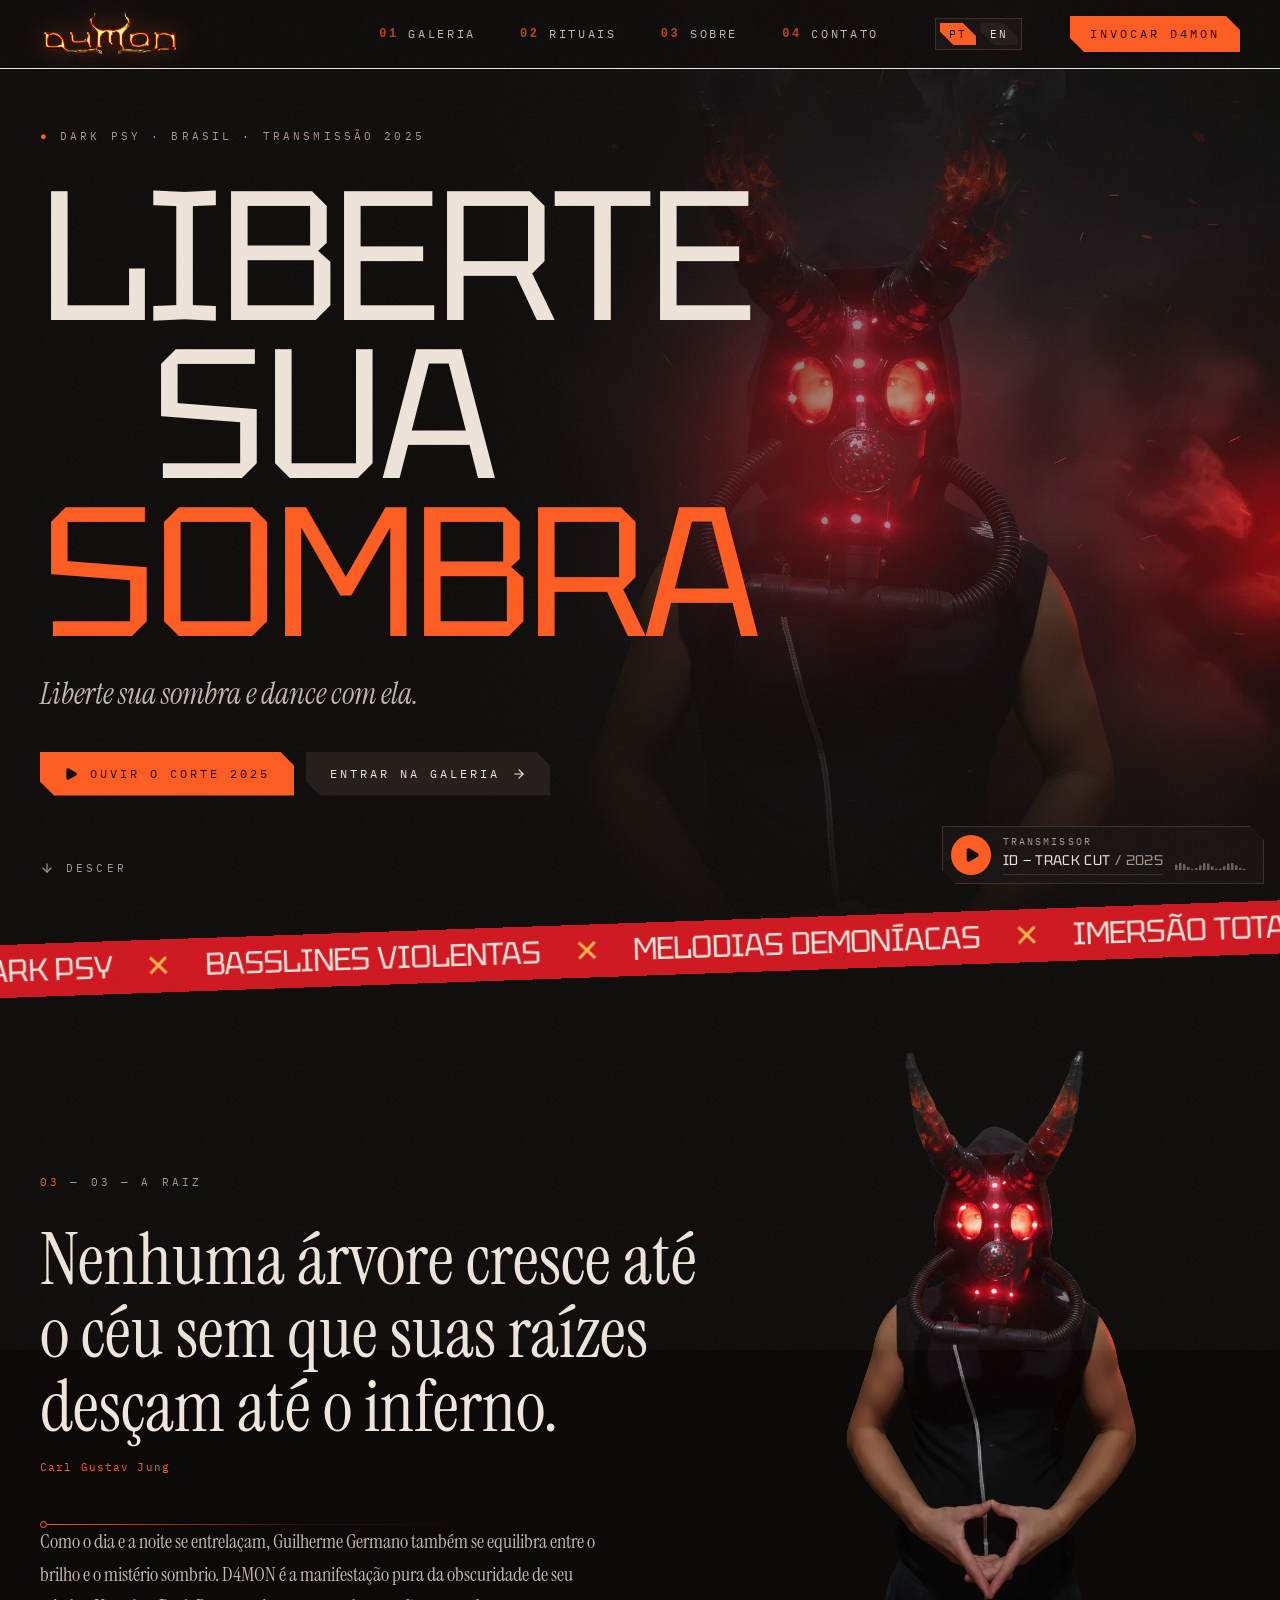
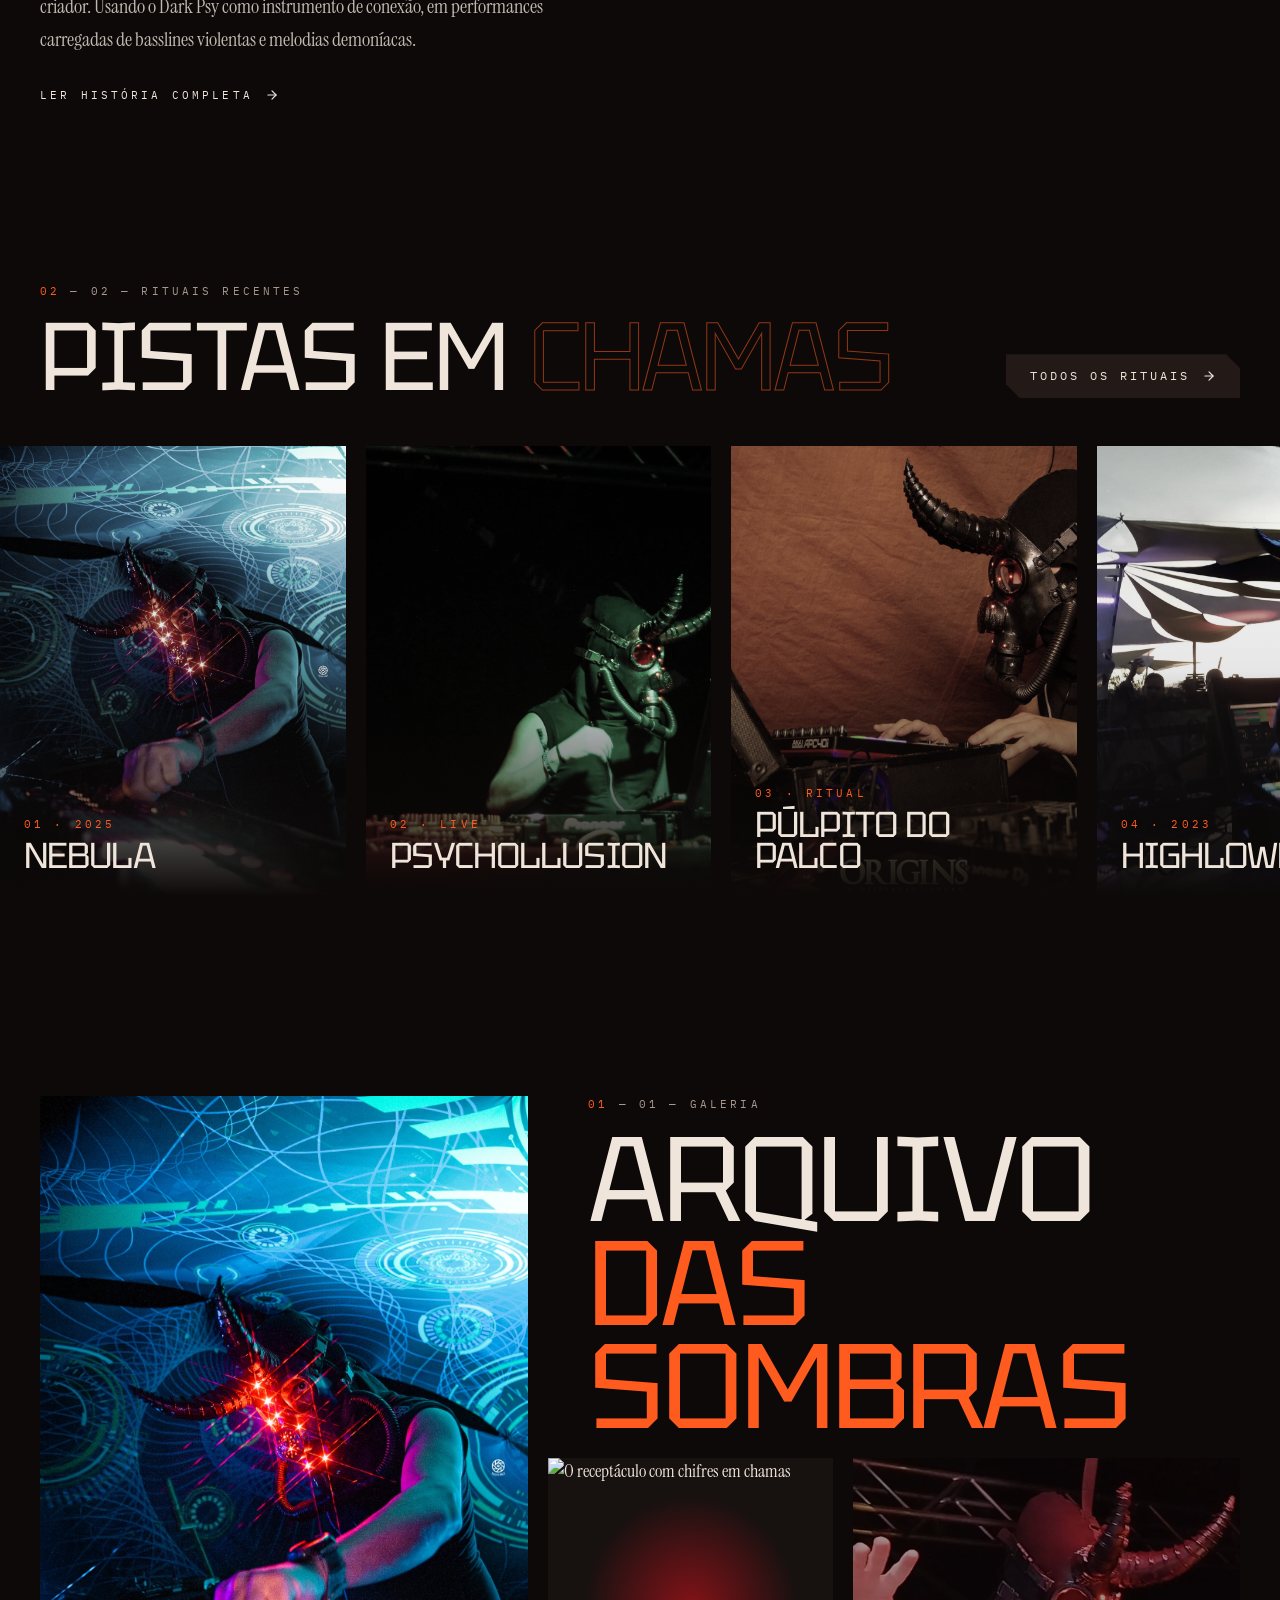
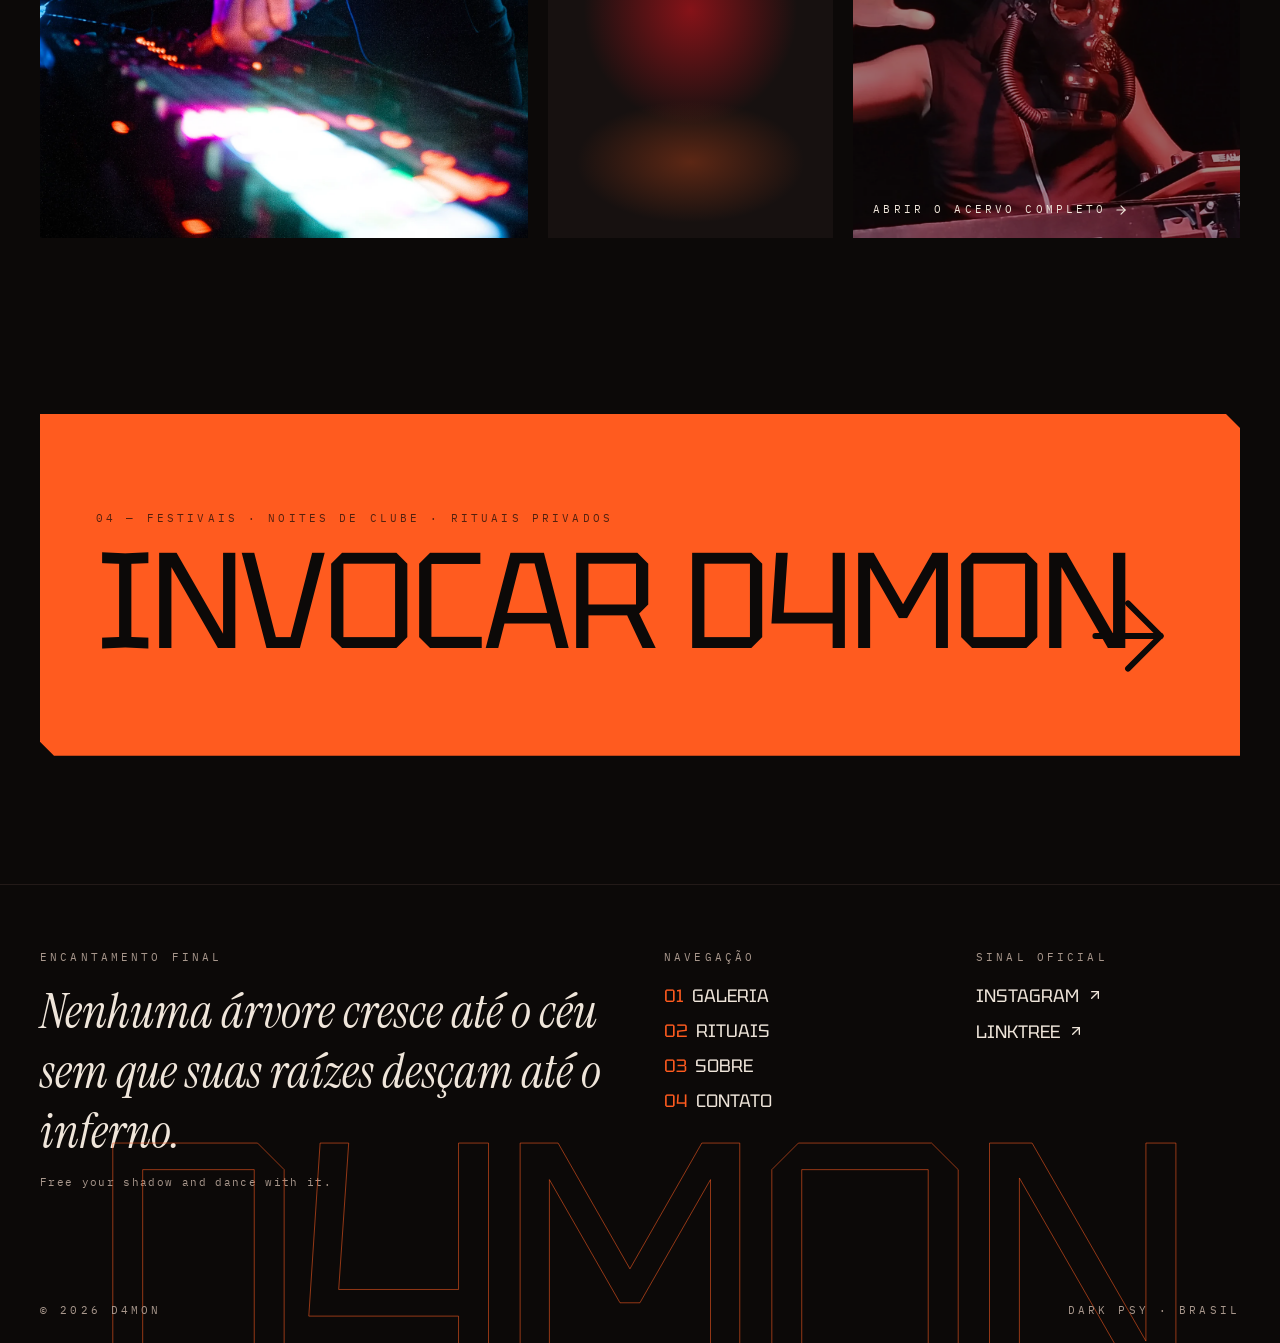
==== commit 9720f4cb: "Optimize all media for web: convert 24 images to WebP, audio to MP3 192k, and video to 720p FastStar" ====
--- a/index.html
+++ b/index.html
@@ -9,7 +9,7 @@
   <meta property="og:title" content="D4MON — Dark Psy Brasil" />
   <meta property="og:description" content="D4MON é o projeto Dark Psy de Guilherme Germano: basslines violentas, melodias demoníacas e imersão total nas sombras." />
   <meta property="og:type" content="website" />
-  <meta property="og:image" content="img/ritual-smoke.jpg" />
+  <meta property="og:image" content="img/ritual-smoke.webp" />
   <meta name="twitter:card" content="summary_large_image" />
 
   <!-- Fonts -->
@@ -19,7 +19,7 @@
 
   <!-- Preload Core Images -->
   <link rel="preload" as="image" href="img/logo-flame.webp" />
-  <link rel="preload" as="image" href="img/ritual-smoke.jpg" />
+  <link rel="preload" as="image" href="img/ritual-smoke.webp" />
 
   <!-- Stylesheet -->
   <link rel="stylesheet" href="css/style.css" />
@@ -30,7 +30,7 @@
     <header class="fixed inset-x-0 top-0 z-40 transition-colors duration-500 bg-void/85 backdrop-blur-md border-b border-soot/40">
     <div class="mx-auto flex max-w-[1500px] items-center justify-between px-5 py-3 md:px-10">
       <a aria-label="D4MON — home" class="block transition-transform hover:scale-105" href="index.html">
-        <img src="img/logo-hellfire.png" alt="D4MON Master Logo" width="180" height="54" class="brand-logo-img" />
+        <img src="img/logo-hellfire.webp" alt="D4MON Master Logo" width="180" height="54" class="brand-logo-img" />
       </a>
       
       <!-- Primary Desktop Nav -->
@@ -83,7 +83,7 @@
     <!-- Hero Section -->
     <section class="relative isolate min-h-[100svh] overflow-hidden">
       <div class="absolute inset-y-0 right-0 -z-10 w-full md:w-[64%]">
-        <img src="img/ritual-smoke.jpg" alt="D4MON em máscara com chifres em chamas e mãos em triângulo" loading="eager" fetchPriority="high" class="h-full w-full object-cover object-[50%_22%] opacity-60 md:opacity-100" />
+        <img src="img/ritual-smoke.webp" alt="D4MON em máscara com chifres em chamas e mãos em triângulo" loading="eager" fetchPriority="high" class="h-full w-full object-cover object-[50%_22%] opacity-60 md:opacity-100" />
         <div class="absolute inset-0 bg-gradient-to-r from-void via-void/40 to-transparent"></div>
         <div class="absolute inset-0 bg-gradient-to-t from-void via-transparent to-void/40"></div>
         <div class="absolute left-[46%] top-[34%] size-72 -translate-x-1/2 rounded-full bg-blood/40 blur-3xl mix-blend-screen animate-breathe"></div>
@@ -170,7 +170,7 @@
 
       <div class="mt-12 flex snap-x snap-mandatory gap-5 overflow-x-auto px-5 pb-6 md:px-10 [scrollbar-width:thin] [scrollbar-color:var(--color-ember)_transparent]">
         <a class="group relative w-[78vw] shrink-0 snap-start overflow-hidden bg-ash md:w-[34vw] lg:w-[27vw]" href="projects.html">
-          <img src="img/live-nebula.jpg" alt="D4MON no Nebula Festival" loading="lazy" class="aspect-[1/1.3] w-full object-cover grayscale-[60%] transition duration-700 group-hover:scale-105 group-hover:grayscale-0" />
+          <img src="img/live-nebula.webp" alt="D4MON no Nebula Festival" loading="lazy" class="aspect-[1/1.3] w-full object-cover grayscale-[60%] transition duration-700 group-hover:scale-105 group-hover:grayscale-0" />
           <div class="absolute inset-0 bg-gradient-to-t from-void via-void/10 to-transparent"></div>
           <div class="absolute inset-x-0 bottom-0 p-6">
             <p class="label !text-ember">01 · 2025</p>
@@ -179,7 +179,7 @@
         </a>
 
         <a class="group relative w-[78vw] shrink-0 snap-start overflow-hidden bg-ash md:w-[34vw] lg:w-[27vw]" href="projects.html">
-          <img src="img/gallery/live-psychollusion-1.jpg" alt="D4MON no Psychollusion" loading="lazy" class="aspect-[1/1.3] w-full object-cover grayscale-[60%] transition duration-700 group-hover:scale-105 group-hover:grayscale-0" />
+          <img src="img/gallery/live-psychollusion-1.webp" alt="D4MON no Psychollusion" loading="lazy" class="aspect-[1/1.3] w-full object-cover grayscale-[60%] transition duration-700 group-hover:scale-105 group-hover:grayscale-0" />
           <div class="absolute inset-0 bg-gradient-to-t from-void via-void/10 to-transparent"></div>
           <div class="absolute inset-x-0 bottom-0 p-6">
             <p class="label !text-ember">02 · Live</p>
@@ -188,7 +188,7 @@
         </a>
 
         <a class="group relative w-[78vw] shrink-0 snap-start overflow-hidden bg-ash md:w-[34vw] lg:w-[27vw]" href="projects.html">
-          <img src="img/gallery/live-stage-9449.jpg" alt="D4MON no comando do palco" loading="lazy" class="aspect-[1/1.3] w-full object-cover grayscale-[60%] transition duration-700 group-hover:scale-105 group-hover:grayscale-0" />
+          <img src="img/gallery/live-stage-9449.webp" alt="D4MON no comando do palco" loading="lazy" class="aspect-[1/1.3] w-full object-cover grayscale-[60%] transition duration-700 group-hover:scale-105 group-hover:grayscale-0" />
           <div class="absolute inset-0 bg-gradient-to-t from-void via-void/10 to-transparent"></div>
           <div class="absolute inset-x-0 bottom-0 p-6">
             <p class="label !text-ember">03 · Ritual</p>
@@ -197,7 +197,7 @@
         </a>
 
         <a class="group relative w-[78vw] shrink-0 snap-start overflow-hidden bg-ash md:w-[34vw] lg:w-[27vw]" href="projects.html">
-          <img src="img/gallery/live-highloween-1.jpg" alt="D4MON no Highloween" loading="lazy" class="aspect-[1/1.3] w-full object-cover grayscale-[60%] transition duration-700 group-hover:scale-105 group-hover:grayscale-0" />
+          <img src="img/gallery/live-highloween-1.webp" alt="D4MON no Highloween" loading="lazy" class="aspect-[1/1.3] w-full object-cover grayscale-[60%] transition duration-700 group-hover:scale-105 group-hover:grayscale-0" />
           <div class="absolute inset-0 bg-gradient-to-t from-void via-void/10 to-transparent"></div>
           <div class="absolute inset-x-0 bottom-0 p-6">
             <p class="label !text-ember">04 · 2023</p>
@@ -211,7 +211,7 @@
     <section class="mx-auto mt-32 max-w-[1500px] px-5 md:mt-44 md:px-10">
       <div class="grid grid-cols-6 gap-3 md:grid-cols-12 md:gap-5">
         <div class="col-span-6 md:col-span-5 md:row-span-2 overflow-hidden">
-          <img src="img/gallery/live-nebula-1.jpg" alt="D4MON no Nebula Festival" loading="lazy" class="aspect-[1/1.45] h-full w-full object-cover hover:scale-105 transition duration-700" />
+          <img src="img/gallery/live-nebula-1.webp" alt="D4MON no Nebula Festival" loading="lazy" class="aspect-[1/1.45] h-full w-full object-cover hover:scale-105 transition duration-700" />
         </div>
 
         <div class="col-span-6 flex flex-col justify-end md:col-span-7 md:pl-10">
@@ -225,13 +225,13 @@
 
         <div class="col-span-3 md:col-span-3">
           <div class="hellglow relative aspect-[3/4] bg-ash overflow-hidden">
-            <img src="img/gallery/vessel-horns.png" alt="O receptáculo com chifres em chamas" loading="lazy" class="h-full w-full object-cover hover:scale-105 transition duration-700" />
+            <img src="img/gallery/vessel-horns.webp" alt="O receptáculo com chifres em chamas" loading="lazy" class="h-full w-full object-cover hover:scale-105 transition duration-700" />
           </div>
         </div>
 
         <div class="col-span-3 md:col-span-4">
           <a class="group relative block h-full overflow-hidden" href="gallery.html">
-            <img src="img/gallery/live-psychollusion-22.png" alt="D4MON com máscara de LEDs vermelhos" loading="lazy" class="h-full min-h-full w-full object-cover transition duration-700 group-hover:scale-105" />
+            <img src="img/gallery/live-psychollusion-22.webp" alt="D4MON com máscara de LEDs vermelhos" loading="lazy" class="h-full min-h-full w-full object-cover transition duration-700 group-hover:scale-105" />
             <span class="absolute inset-0 flex items-end bg-void/40 p-5 opacity-100 transition group-hover:bg-blood/50">
               <span class="label inline-flex items-center gap-2 !text-bone">
                 <span data-i18n="galleryPreview.openArchive">Abrir o acervo</span>
@@ -316,7 +316,7 @@
       </div>
       <canvas id="player-canvas" width="72" height="30" class="h-[30px] w-[72px]"></canvas>
     </div>
-    <audio id="d4mon-audio" src="audio/d4mon-track-cut-2025.wav" preload="metadata"></audio>
+    <audio id="d4mon-audio" src="audio/d4mon-track-cut-2025.mp3" preload="metadata"></audio>
   </div>
 
   <!-- Scripts -->
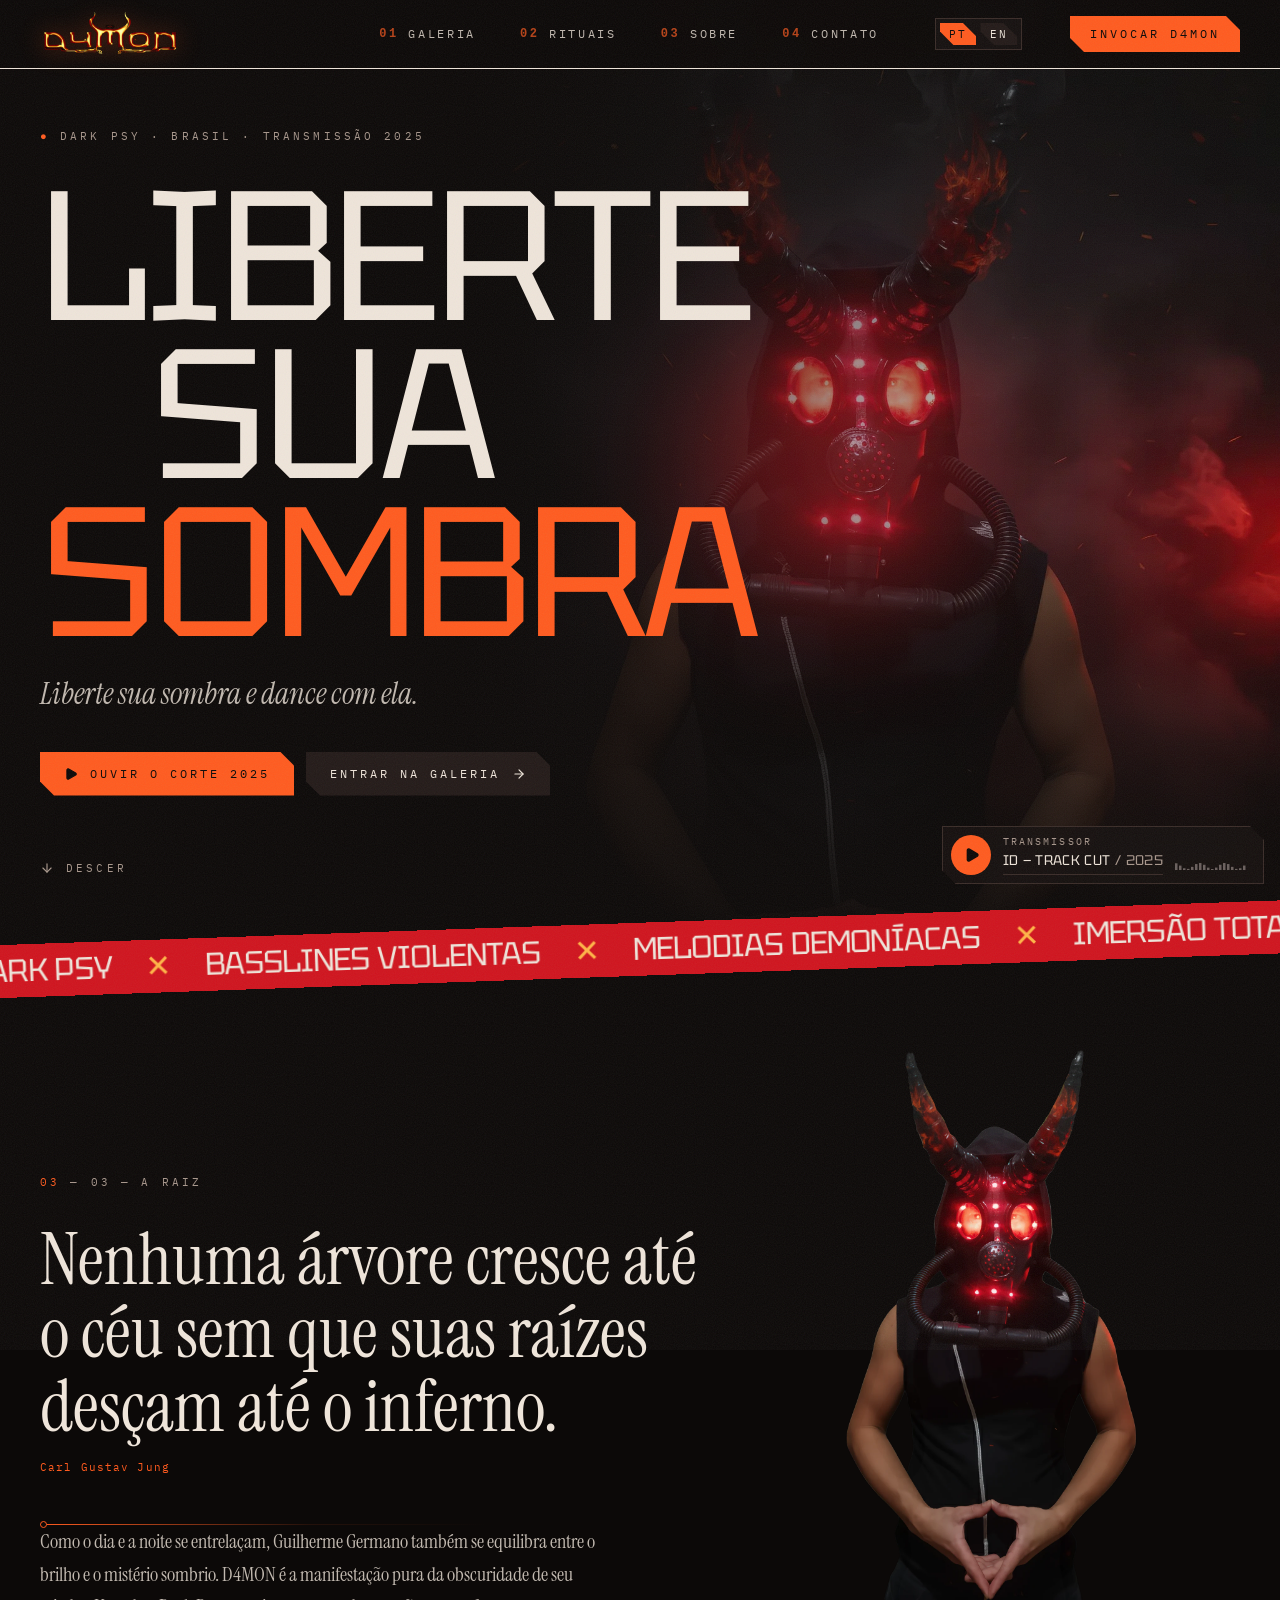
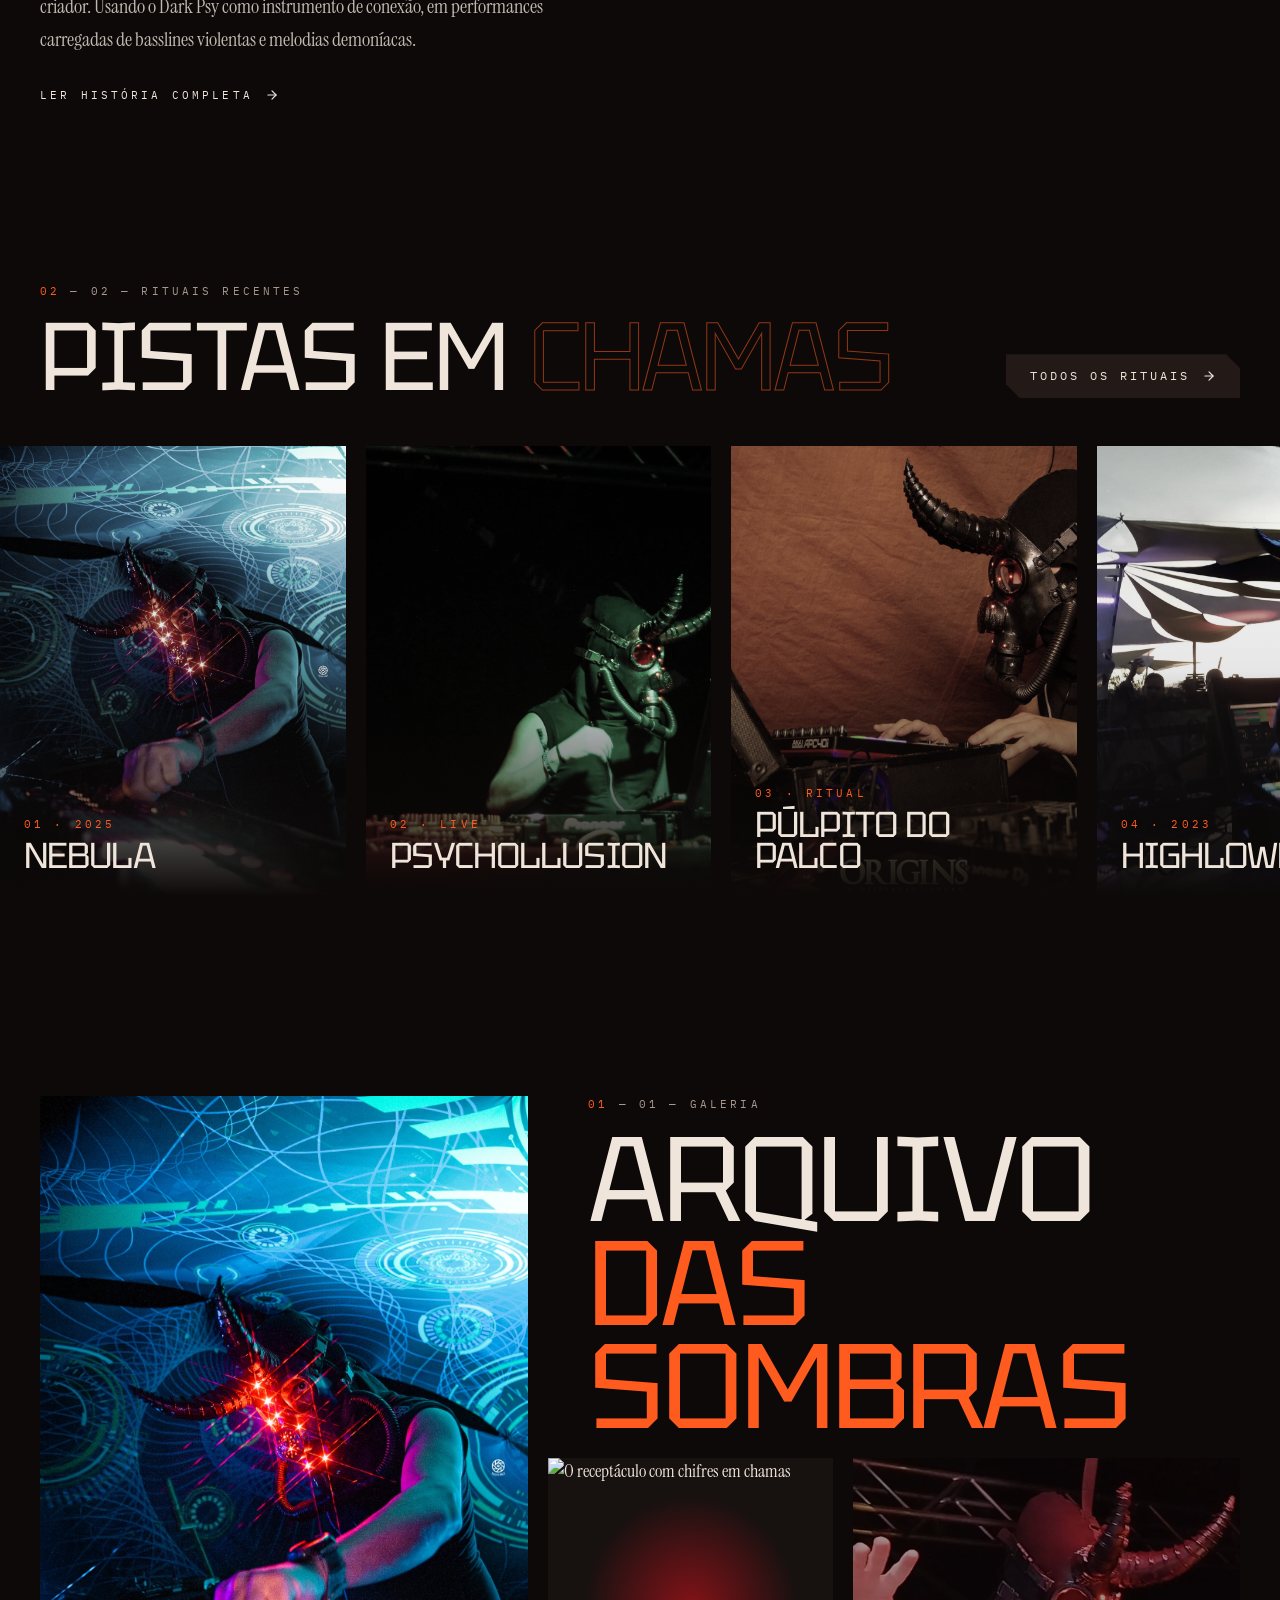
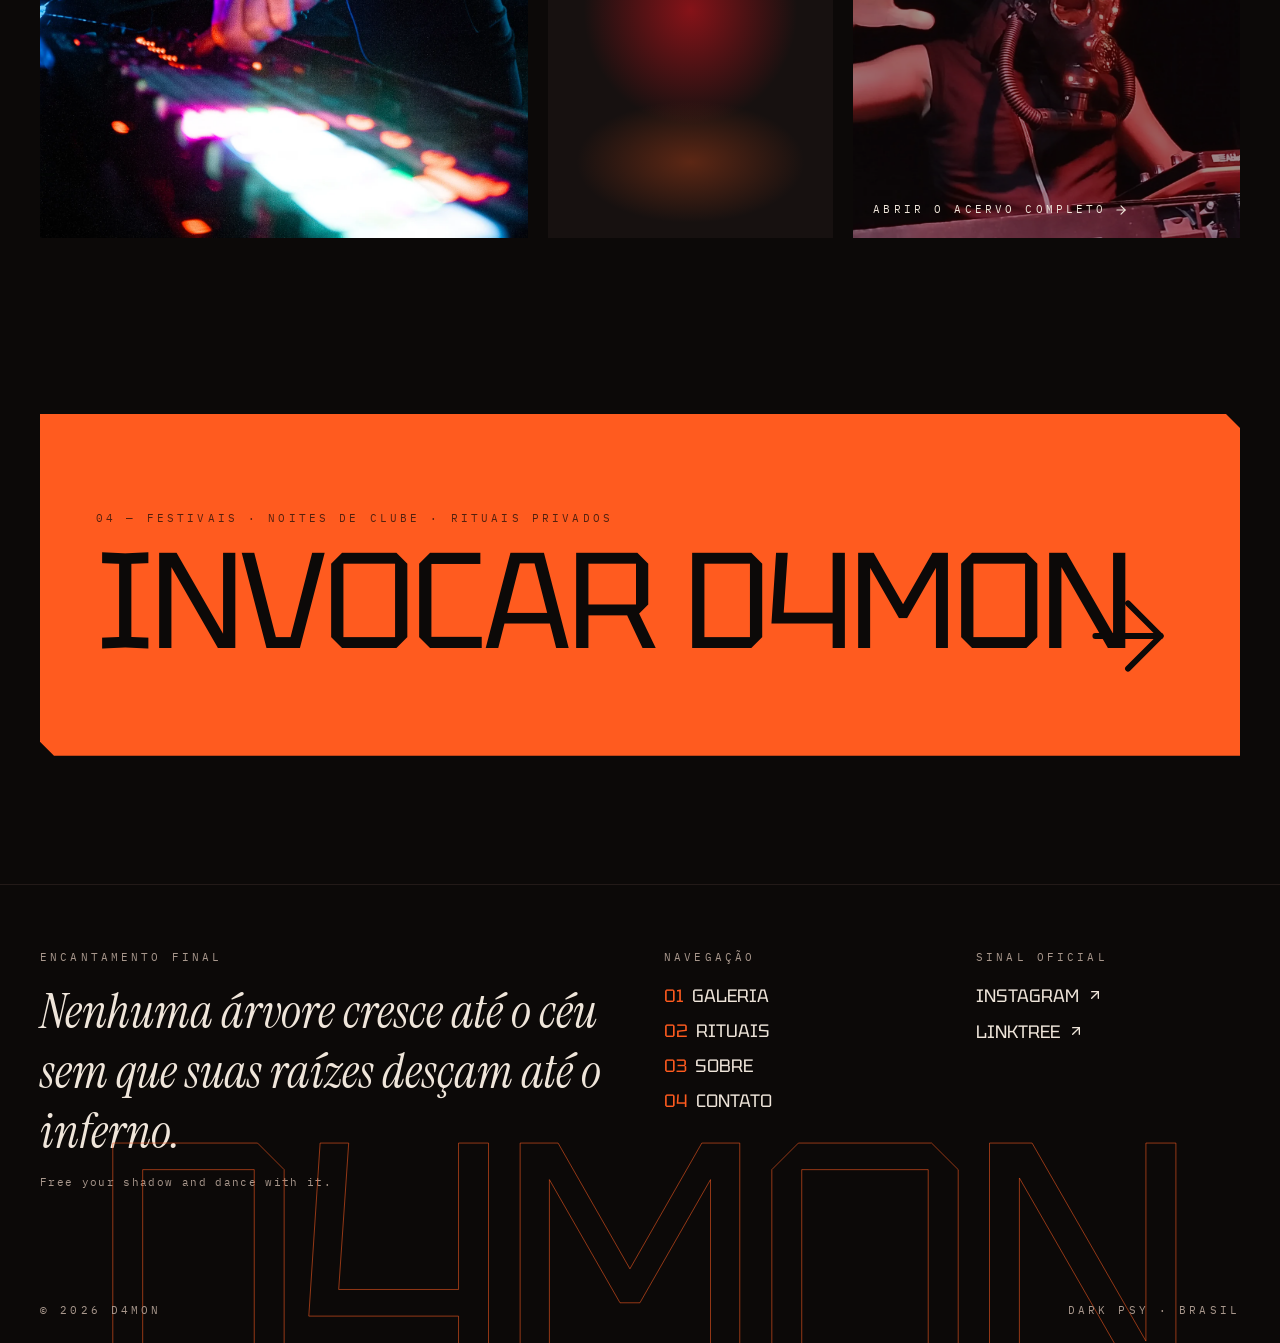
==== commit f7336e60: "Audit and secure all links: provide official Press Kit ZIP download and enforce noopener noreferrer" ====
--- a/index.html
+++ b/index.html
@@ -276,13 +276,13 @@
         <p class="label mb-4" data-i18n="footer.signalTag">Sinal Oficial</p>
         <ul class="space-y-2">
           <li>
-            <a href="https://instagram.com/d4mond4rk" target="_blank" rel="noreferrer" class="group inline-flex items-center gap-2 font-display uppercase hover:text-ember transition-colors">
+            <a href="https://instagram.com/d4mond4rk" target="_blank" rel="noopener noreferrer" class="group inline-flex items-center gap-2 font-display uppercase hover:text-ember transition-colors">
               Instagram
               <svg xmlns="http://www.w3.org/2000/svg" width="16" height="16" viewBox="0 0 24 24" fill="none" stroke="currentColor" stroke-width="2" stroke-linecap="round" stroke-linejoin="round" class="lucide lucide-arrow-up-right transition-transform group-hover:-translate-y-0.5 group-hover:translate-x-0.5"><path d="M7 7h10v10"></path><path d="M7 17 17 7"></path></svg>
             </a>
           </li>
           <li>
-            <a href="https://linktr.ee/d4mond4rk" target="_blank" rel="noreferrer" class="group inline-flex items-center gap-2 font-display uppercase hover:text-ember transition-colors">
+            <a href="https://linktr.ee/d4mond4rk" target="_blank" rel="noopener noreferrer" class="group inline-flex items-center gap-2 font-display uppercase hover:text-ember transition-colors">
               Linktree
               <svg xmlns="http://www.w3.org/2000/svg" width="16" height="16" viewBox="0 0 24 24" fill="none" stroke="currentColor" stroke-width="2" stroke-linecap="round" stroke-linejoin="round" class="lucide lucide-arrow-up-right transition-transform group-hover:-translate-y-0.5 group-hover:translate-x-0.5"><path d="M7 7h10v10"></path><path d="M7 17 17 7"></path></svg>
             </a>
